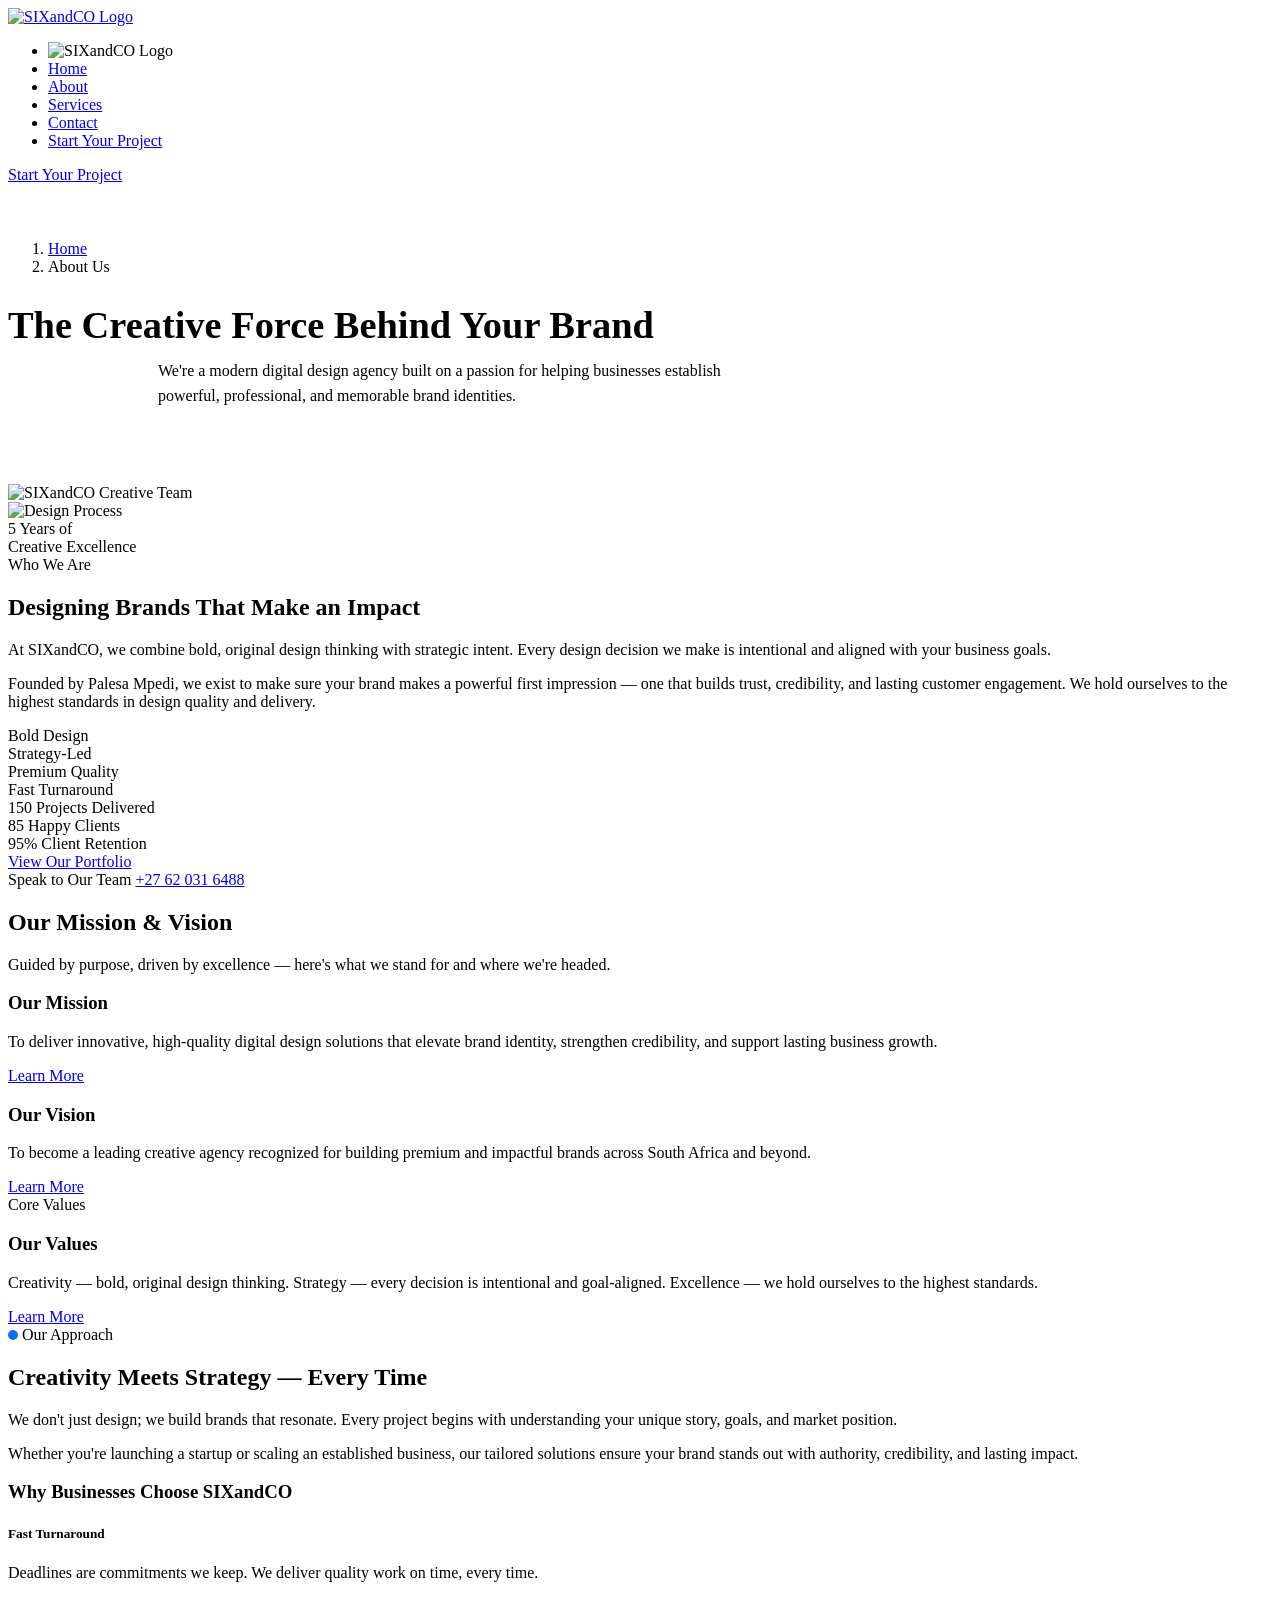
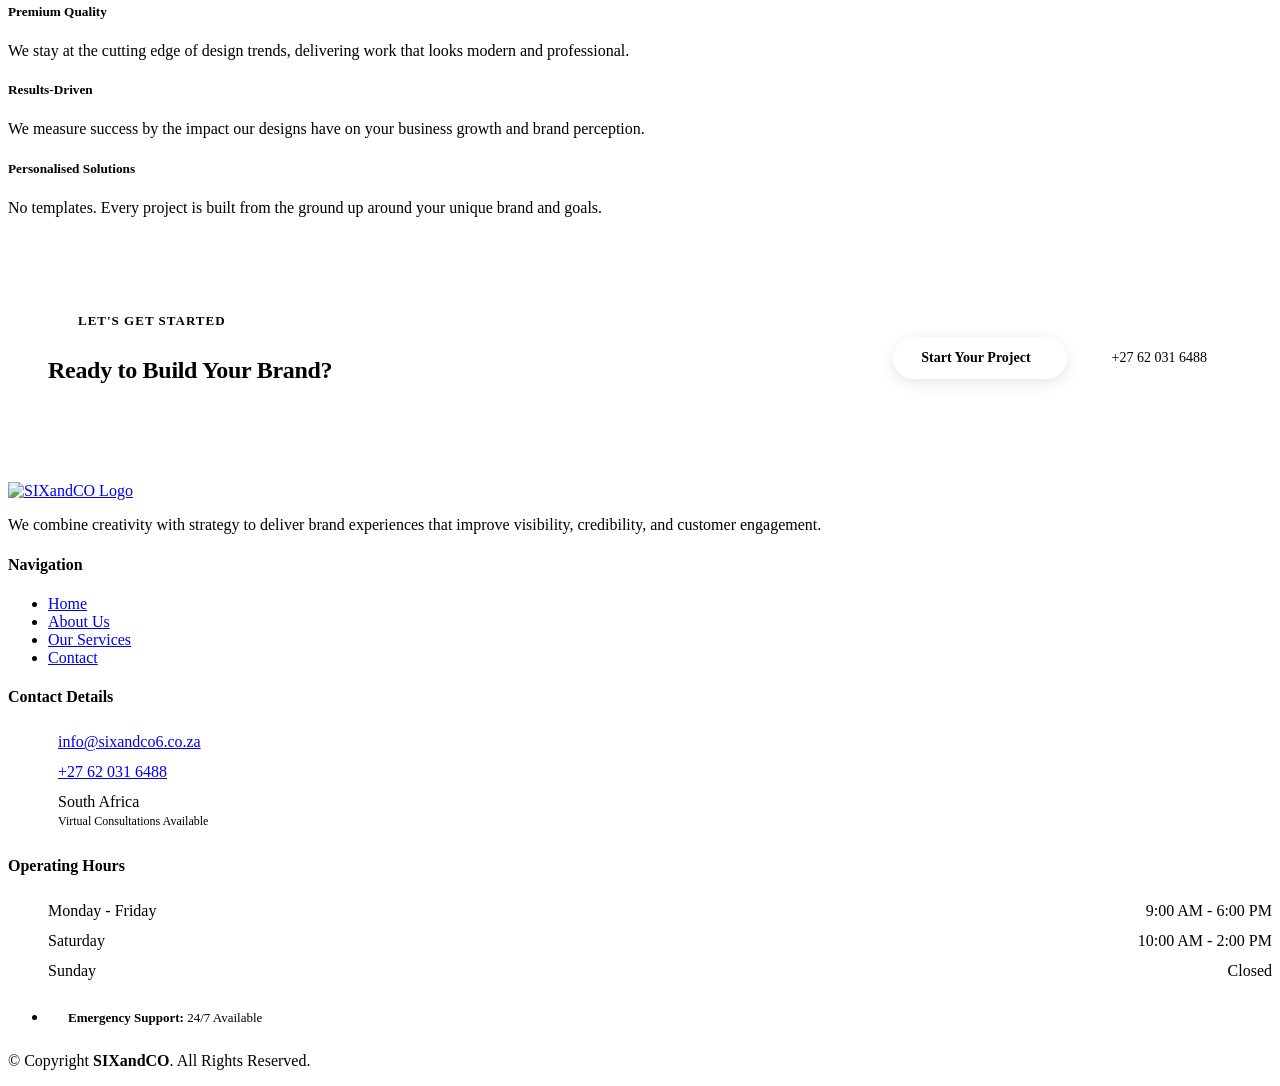
==== about.html @ be1d8935 "Add files via upload" ====
<!DOCTYPE html>
<html lang="en">

<head>
  <meta charset="utf-8">
  <meta content="width=device-width, initial-scale=1.0" name="viewport">
  <title>About SIXandCO | Premium Brand & Digital Design Agency</title>
  <meta name="description" content="Learn about SIXandCO, a modern digital design agency founded by Palesa Mpedi. We craft powerful brand identities, websites, and marketing materials that elevate businesses.">
  <meta name="keywords" content="about SIXandCO, branding agency South Africa, digital design agency, Palesa Mpedi, brand identity">

  <!-- Favicons -->
  <link href="assets/img/favicon.png" rel="icon">
  <link href="assets/img/apple-touch-icon.png" rel="apple-touch-icon">

  <!-- Fonts -->
  <link href="https://fonts.googleapis.com" rel="preconnect">
  <link href="https://fonts.gstatic.com" rel="preconnect" crossorigin>
  <link href="https://fonts.googleapis.com/css2?family=Roboto:ital,wght@0,100;0,300;0,400;0,500;0,700;0,900;1,100;1,300;1,400;1,500;1,700;1,900&family=Lato:ital,wght@0,100;0,300;0,400;0,700;0,900;1,100;1,300;1,400;1,700;1,900&family=Raleway:ital,wght@0,100;0,200;0,300;0,400;0,500;0,600;0,700;0,800;0,900;1,100;1,200;1,300;1,400;1,500;1,600;1,700;1,800;1,900&display=swap" rel="stylesheet">

  <!-- Vendor CSS Files -->
  <link href="assets/vendor/bootstrap/css/bootstrap.min.css" rel="stylesheet">
  <link href="assets/vendor/bootstrap-icons/bootstrap-icons.css" rel="stylesheet">
  <link href="assets/vendor/aos/aos.css" rel="stylesheet">
  <link href="assets/vendor/glightbox/css/glightbox.min.css" rel="stylesheet">
  <link href="assets/vendor/swiper/swiper-bundle.min.css" rel="stylesheet">

  <!-- Main CSS File -->
  <link href="assets/css/main.css" rel="stylesheet">

</head>

<body class="service-details-page">

<header id="header" class="header d-flex align-items-center sticky-top">
  <div class="container position-relative d-flex align-items-center justify-content-between">

    <a href="index.html" class="logo d-flex align-items-center me-auto me-xl-0">
      <img src="assets/img/logo.png" alt="SIXandCO Logo">
    </a>

    <nav id="navmenu" class="navmenu">
      <ul>
        <!-- Mobile Logo -->
        <li class="mobile-logo d-xl-none">
          <img src="assets/img/logo.png" alt="SIXandCO Logo">
        </li>
        <!-- Navigation Links -->
        <li><a href="index.html"><i class="nav-icon bi bi-house"></i> Home <i class="nav-arrow bi bi-chevron-down"></i></a></li>
        <li><a href="about.html" class="active"><i class="nav-icon bi bi-info-circle"></i> About <i class="nav-arrow bi bi-chevron-down"></i></a></li>
        <li><a href="services.html"><i class="nav-icon bi bi-grid"></i> Services <i class="nav-arrow bi bi-chevron-down"></i></a></li>
        <li><a href="contact.html"><i class="nav-icon bi bi-envelope"></i> Contact <i class="nav-arrow bi bi-chevron-down"></i></a></li>
        <!-- Mobile CTA Button -->
        <li class="mobile-cta d-xl-none">
          <a href="index.html#about">Start Your Project <i class="bi bi-arrow-right"></i></a>
        </li>
      </ul>
      <i class="mobile-nav-toggle d-xl-none bi bi-list"></i>
    </nav>

    <a class="btn-getstarted" href="index.html#about">Start Your Project</a>

  </div>
</header>

  <main class="main">

<!-- Page Title -->
<div class="page-title" style="padding: 40px 0 30px;">
  <div class="breadcrumbs" style="margin-bottom: 8px;">
    <nav aria-label="breadcrumb">
      <ol class="breadcrumb">
        <li class="breadcrumb-item"><a href="index.html"><i class="bi bi-house"></i> Home</a></li>
        <li class="breadcrumb-item active current">About Us</li>
      </ol>
    </nav>
  </div>

  <div class="title-wrapper" style="max-width: 900px;">
    <h1 style="font-size: 2.4rem; font-weight: 700; color: var(--contrast-color); margin-bottom: 10px; line-height: 1.2;">
      The Creative Force Behind Your Brand
    </h1>

    <p style="font-size: 1rem; color: var(--contrast-color); max-width: 600px; margin: 0 auto 16px; line-height: 1.6;">
      We're a modern digital design agency built on a passion for helping businesses establish powerful, professional, and memorable brand identities.
    </p>

    <!-- Compact Pillar Badges -->
    <div style="display: flex; justify-content: center; gap: 12px; flex-wrap: wrap;">
      
      <!-- Pillar 1: Creativity -->
      <div style="display: flex; align-items: center; gap: 8px; padding: 6px 18px 6px 14px; background: rgba(255,255,255,0.08); border-radius: 50px; backdrop-filter: blur(8px); border: 1px solid rgba(255,255,255,0.08); transition: all 0.4s cubic-bezier(0.34, 1.56, 0.64, 1); cursor: default;" 
           onmouseenter="this.style.transform='translateY(-2px)'; this.style.background='rgba(255,255,255,0.16)'; this.style.borderColor='rgba(255,255,255,0.2)';" 
           onmouseleave="this.style.transform='translateY(0)'; this.style.background='rgba(255,255,255,0.08)'; this.style.borderColor='rgba(255,255,255,0.08)';">
        <i class="bi bi-palette" style="color: #fff; font-size: 13px;"></i>
        <span style="color: #fff; font-weight: 500; font-size: 12px; letter-spacing: 0.5px;">Creativity</span>
      </div>


      <!-- Pillar 2: Excellence -->
      <div style="display: flex; align-items: center; gap: 8px; padding: 6px 18px 6px 14px; background: rgba(255,255,255,0.08); border-radius: 50px; backdrop-filter: blur(8px); border: 1px solid rgba(255,255,255,0.08); transition: all 0.4s cubic-bezier(0.34, 1.56, 0.64, 1); cursor: default;" 
           onmouseenter="this.style.transform='translateY(-2px)'; this.style.background='rgba(255,255,255,0.16)'; this.style.borderColor='rgba(255,255,255,0.2)';" 
           onmouseleave="this.style.transform='translateY(0)'; this.style.background='rgba(255,255,255,0.08)'; this.style.borderColor='rgba(255,255,255,0.08)';">
        <i class="bi bi-rocket-takeoff" style="color: #fff; font-size: 13px;"></i>
        <span style="color: #fff; font-weight: 500; font-size: 12px; letter-spacing: 0.5px;">Excellence</span>
      </div>

    </div>
  </div>
</div>


    
    <!-- About Section -->
    <section id="about" class="about section">

      <div class="container" data-aos="fade-up" data-aos-delay="100">

        <div class="row gy-5 align-items-center">

          <div class="col-xl-6 aos-init aos-animate" data-aos="fade-right" data-aos-delay="200">
            <div class="about-images-wrapper">
              <div class="image-main">
                <img src="assets/img/about/about-5.webp" alt="SIXandCO Creative Team" class="img-fluid">
              </div>
              <div class="image-offset">
                <img src="assets/img/about/about-square-3.webp" alt="Design Process" class="img-fluid">
              </div>
              <div class="experience-badge">
                <span class="years purecounter" data-purecounter-start="0" data-purecounter-end="5" data-purecounter-duration="1">5</span>
                <span class="text">Years of<br>Creative Excellence</span>
              </div>
              <div class="shape-pattern"></div>
            </div>
          </div>

          <div class="col-xl-6 aos-init aos-animate" data-aos="fade-left" data-aos-delay="300">
            <div class="about-content">
              <div class="section-subtitle">Who We Are</div>
              <h2>Designing Brands That Make an Impact</h2>
              <p class="lead-text">
                At SIXandCO, we combine bold, original design thinking with strategic intent. Every design decision we make is intentional and aligned with your business goals.
              </p>
              <p class="mb-4 description">
                Founded by Palesa Mpedi, we exist to make sure your brand makes a powerful first impression — one that builds trust, credibility, and lasting customer engagement. We hold ourselves to the highest standards in design quality and delivery.
              </p>

              <div class="features-grid">
                <div class="feature-card">
                  <i class="bi bi-check-circle-fill"></i>
                  <span>Bold Design</span>
                </div>
                <div class="feature-card">
                  <i class="bi bi-check-circle-fill"></i>
                  <span>Strategy-Led</span>
                </div>
                <div class="feature-card">
                  <i class="bi bi-check-circle-fill"></i>
                  <span>Premium Quality</span>
                </div>
                <div class="feature-card">
                  <i class="bi bi-check-circle-fill"></i>
                  <span>Fast Turnaround</span>
                </div>
              </div>

              <div class="stats-row">
                <div class="stat-box">
                  <span class="number purecounter" data-purecounter-start="0" data-purecounter-end="150" data-purecounter-duration="1">150</span>
                  <span class="label">Projects Delivered</span>
                </div>
                <div class="stat-box">
                  <span class="number purecounter" data-purecounter-start="0" data-purecounter-end="85" data-purecounter-duration="1">85</span>
                  <span class="label">Happy Clients</span>
                </div>
                <div class="stat-box">
                  <span class="number purecounter" data-purecounter-start="0" data-purecounter-end="95" data-purecounter-duration="1">95%</span>
                  <span class="label">Client Retention</span>
                </div>
              </div>

              <div class="action-buttons">
                <a href="#" class="btn btn-primary-custom">
                  View Our Portfolio <i class="bi bi-arrow-right"></i>
                </a>
                <div class="contact-info">
                  <div class="icon-box">
                    <i class="bi bi-telephone-fill"></i>
                  </div>
                  <div class="text">
                    <span>Speak to Our Team</span>
                    <a href="tel:+27620316488">+27 62 031 6488</a>
                  </div>
                </div>
              </div>

            </div>
          </div>

        </div>

      </div>

    </section><!-- /About Section -->
    
    <!-- Mission Vision Values Section -->
    <section id="mission-vision" class="services section">

      <!-- Section Title -->
      <div class="container section-title" data-aos="fade-up">
        <h2>Our Mission & Vision</h2>
        <p>Guided by purpose, driven by excellence — here's what we stand for and where we're headed.</p>
      </div><!-- End Section Title -->

      <div class="container" data-aos="fade-up" data-aos-delay="100">

        <div class="row g-4">

          <!-- Mission Card 1 -->
          <div class="col-lg-4 col-md-6" data-aos="fade-up" data-aos-delay="100">
            <div class="service-card">
              <div class="icon-wrapper">
                <i class="bi bi-flag-fill"></i>
              </div>
              <h3>Our Mission</h3>
              <p>To deliver innovative, high-quality digital design solutions that elevate brand identity, strengthen credibility, and support lasting business growth.</p>
              <a href="#" class="service-link">
                <span>Learn More</span>
                <i class="bi bi-arrow-right"></i>
              </a>
            </div>
          </div><!-- End Mission Card -->

          <!-- Vision Card 2 -->
          <div class="col-lg-4 col-md-6" data-aos="fade-up" data-aos-delay="200">
            <div class="service-card">
              <div class="icon-wrapper">
                <i class="bi bi-eye-fill"></i>
              </div>
              <h3>Our Vision</h3>
              <p>To become a leading creative agency recognized for building premium and impactful brands across South Africa and beyond.</p>
              <a href="#" class="service-link">
                <span>Learn More</span>
                <i class="bi bi-arrow-right"></i>
              </a>
            </div>
          </div><!-- End Vision Card -->

          <!-- Values Card 3 - Featured -->
          <div class="col-lg-4 col-md-6" data-aos="fade-up" data-aos-delay="300">
            <div class="service-card featured">
              <div class="featured-badge">
                <i class="bi bi-star-fill"></i>
                <span>Core Values</span>
              </div>
              <div class="icon-wrapper">
                <i class="bi bi-heart-fill"></i>
              </div>
              <h3>Our Values</h3>
              <p>Creativity — bold, original design thinking. Strategy — every decision is intentional and goal-aligned. Excellence — we hold ourselves to the highest standards.</p>
              <a href="#" class="service-link">
                <span>Learn More</span>
                <i class="bi bi-arrow-right"></i>
              </a>
            </div>
          </div><!-- End Values Card -->

        </div>

      </div>

    </section><!-- /Mission Vision Values Section -->

    <!-- Service Details Section: 2 cols (text + 4 icon cards) -->
<section id="service-details" class="service-details section py-5">
  <div class="container" data-aos="fade-up" data-aos-delay="100">

    <div class="row gy-5">

      <!-- LEFT COLUMN -->
      <div class="col-lg-6">
        <div class="service-overview" data-aos="fade-up" data-aos-delay="200">
          <div class="overview-label d-flex align-items-center gap-2 mb-2">
            <span class="dot" style="display:inline-block; width:10px; height:10px; background:#0d6efd; border-radius:50%;"></span>
            <span class="text-primary fw-semibold text-uppercase small">Our Approach</span>
          </div>
          <h2 class="fw-bold mb-3">Creativity Meets Strategy — Every Time</h2>
          <p class="text-secondary">We don't just design; we build brands that resonate. Every project begins with understanding your unique story, goals, and market position.</p>
          <p class="text-secondary">Whether you're launching a startup or scaling an established business, our tailored solutions ensure your brand stands out with authority, credibility, and lasting impact.</p>
        </div>
      </div>

      <!-- RIGHT COLUMN: 4 icon cards -->
      <div class="col-lg-6">
        <div class="key-features" data-aos="fade-up" data-aos-delay="300">
          <h3 class="h5 fw-semibold mb-3">Why Businesses Choose SIXandCO</h3>
          <div class="row g-3">
            <!-- Card 1 -->
            <div class="col-md-6">
              <div class="feature-card border rounded-3 p-3 h-100 d-flex align-items-start gap-3 bg-white shadow-sm">
                <div class="feature-icon text-primary fs-3">
                  <i class="bi bi-lightning-charge"></i>
                </div>
                <div class="feature-content">
                  <h5 class="fw-semibold mb-1">Fast Turnaround</h5>
                  <p class="mb-0 small text-secondary">Deadlines are commitments we keep. We deliver quality work on time, every time.</p>
                </div>
              </div>
            </div>
            <!-- Card 2 -->
            <div class="col-md-6">
              <div class="feature-card border rounded-3 p-3 h-100 d-flex align-items-start gap-3 bg-white shadow-sm">
                <div class="feature-icon text-primary fs-3">
                  <i class="bi bi-shield-check"></i>
                </div>
                <div class="feature-content">
                  <h5 class="fw-semibold mb-1">Premium Quality</h5>
                  <p class="mb-0 small text-secondary">We stay at the cutting edge of design trends, delivering work that looks modern and professional.</p>
                </div>
              </div>
            </div>
            <!-- Card 3 -->
            <div class="col-md-6">
              <div class="feature-card border rounded-3 p-3 h-100 d-flex align-items-start gap-3 bg-white shadow-sm">
                <div class="feature-icon text-primary fs-3">
                  <i class="bi bi-graph-up-arrow"></i>
                </div>
                <div class="feature-content">
                  <h5 class="fw-semibold mb-1">Results-Driven</h5>
                  <p class="mb-0 small text-secondary">We measure success by the impact our designs have on your business growth and brand perception.</p>
                </div>
              </div>
            </div>
            <!-- Card 4 -->
            <div class="col-md-6">
              <div class="feature-card border rounded-3 p-3 h-100 d-flex align-items-start gap-3 bg-white shadow-sm">
                <div class="feature-icon text-primary fs-3">
                  <i class="bi bi-headset"></i>
                </div>
                <div class="feature-content">
                  <h5 class="fw-semibold mb-1">Personalised Solutions</h5>
                  <p class="mb-0 small text-secondary">No templates. Every project is built from the ground up around your unique brand and goals.</p>
                </div>
              </div>
            </div>
          </div>
        </div>
      </div>

    </div>
  </div>
</section>

    <!-- Call to Action Section -->
    <section id="cta" class="cta-section section" style="padding: 40px 0;">
      <div class="container" data-aos="fade-up">
        <div class="row justify-content-center">
          <div class="col-12">
            <div class="cta-wrapper" style="background: var(--section-gradient); border-radius: 16px; padding: 32px 40px; display: flex; align-items: center; justify-content: space-between; flex-wrap: wrap; gap: 20px; position: relative; overflow: hidden; box-shadow: 0 8px 30px var(--btn-gradient-shadow);">
              <!-- Decorative Elements -->
              <div style="position: absolute; top: -50%; right: -10%; width: 200px; height: 200px; border-radius: 50%; background: rgba(255,255,255,0.06); pointer-events: none;"></div>
              <div style="position: absolute; bottom: -40%; left: -5%; width: 150px; height: 150px; border-radius: 50%; background: rgba(255,255,255,0.04); pointer-events: none;"></div>
              
              <div style="position: relative; z-index: 1; flex: 1;">
			                  <div style="display: inline-flex; align-items: center; gap: 10px; padding: 8px 20px; background: rgba(255,255,255,0.15); border-radius: 50px; color: var(--contrast-color); font-size: 13px; font-weight: 600; text-transform: uppercase; letter-spacing: 1px; margin-bottom: 20px;">
                  <i class="bi bi-rocket-takeoff-fill"></i>
                  <span>Let's Get Started</span>
                </div>
                <h3 style="font-size: 24px; font-weight: 700; color: var(--contrast-color); margin: 0 0 4px 0; letter-spacing: -0.3px;">
                  Ready to Build Your Brand?
                </h3>
                <p style="font-size: 15px; color: rgba(255,255,255,0.85); margin: 0; line-height: 1.5;">
                  Let's create something extraordinary together.
                </p>
              </div>

              <div style="position: relative; z-index: 1; display: flex; gap: 12px; flex-wrap: wrap;">
                <a href="contact.html" style="display: inline-flex; align-items: center; gap: 8px; padding: 12px 28px; background: var(--contrast-color); color: var(--accent-color); border-radius: 50px; font-weight: 600; font-size: 14px; text-decoration: none; transition: all 0.3s ease; box-shadow: 0 4px 15px rgba(0,0,0,0.1);">
                  Start Your Project
                  <i class="bi bi-arrow-right" style="transition: transform 0.3s ease;"></i>
                </a>
                <a href="tel:+27620316488" style="display: inline-flex; align-items: center; gap: 8px; padding: 12px 24px; background: rgba(255,255,255,0.15); color: var(--contrast-color); border-radius: 50px; font-weight: 500; font-size: 14px; text-decoration: none; transition: all 0.3s ease; border: 1px solid rgba(255,255,255,0.2);">
                  <i class="bi bi-telephone-fill"></i>
                  +27 62 031 6488
                </a>
              </div>
			  
            </div>
          </div>
        </div>
      </div>
    </section><!-- /Call to Action Section -->
    

  </main>

  <footer id="footer" class="footer light-background">

  <div class="container footer-top">
    <div class="row gy-4">
      
      <!-- Brand Info with Logo -->
      <div class="col-lg-3 col-md-6 footer-info">
        <a href="index.html" class="logo d-flex align-items-center mb-4">
          <img src="assets/img/logo.png" alt="SIXandCO Logo" style="max-height: 45px; width: auto; margin-right: 10px;">
        </a>
        <p>We combine creativity with strategy to deliver brand experiences that improve visibility, credibility, and customer engagement.</p>

        <div class="social-links d-flex mt-4">
          <a href="#" aria-label="Twitter"><i class="bi bi-twitter-x"></i></a>
          <a href="#" aria-label="Facebook"><i class="bi bi-facebook"></i></a>
          <a href="#" aria-label="Instagram"><i class="bi bi-instagram"></i></a>
          <a href="#" aria-label="TikTok"><i class="bi bi-tiktok"></i></a>
        </div>
      </div>

      <!-- Navigation -->
      <div class="col-lg-2 col-md-6 footer-links">
        <h4>Navigation</h4>
        <ul>
          <li><a href="index.html">Home</a></li>
          <li><a href="about.html">About Us</a></li>
          <li><a href="services.html">Our Services</a></li>
          <li><a href="contact.html">Contact</a></li>
        </ul>
      </div>

      <!-- Contact Details -->
      <div class="col-lg-3 col-md-6 footer-links">
        <h4>Contact Details</h4>
        <ul>
          <li style="display: flex; align-items: flex-start; gap: 10px; padding: 6px 0;">
            <i class="bi bi-envelope" style="color: var(--accent-color); font-size: 14px; margin-top: 2px;"></i>
            <a href="mailto:info@sixandco6.co.za" style="word-break: break-word;">info@sixandco6.co.za</a>
          </li>
          <li style="display: flex; align-items: center; gap: 10px; padding: 6px 0;">
            <i class="bi bi-telephone" style="color: var(--accent-color); font-size: 14px;"></i>
            <a href="tel:+27620316488">+27 62 031 6488</a>
          </li>
          <li style="display: flex; align-items: flex-start; gap: 10px; padding: 6px 0;">
            <i class="bi bi-geo-alt" style="color: var(--accent-color); font-size: 14px; margin-top: 2px;"></i>
            <span>South Africa<br><span style="font-size: 12px; color: color-mix(in srgb, var(--default-color), transparent 40%);">Virtual Consultations Available</span></span>
          </li>
        </ul>
      </div>

      <!-- Operating Hours -->
      <div class="col-lg-4 col-md-6 footer-links">
        <h4>Operating Hours</h4>
        <ul>
          <li style="display: flex; justify-content: space-between; padding: 6px 0; border-bottom: 1px solid color-mix(in srgb, var(--default-color), transparent 90%);">
            <span>Monday - Friday</span>
            <span style="font-weight: 500; color: var(--heading-color);">9:00 AM - 6:00 PM</span>
          </li>
          <li style="display: flex; justify-content: space-between; padding: 6px 0; border-bottom: 1px solid color-mix(in srgb, var(--default-color), transparent 90%);">
            <span>Saturday</span>
            <span style="font-weight: 500; color: var(--heading-color);">10:00 AM - 2:00 PM</span>
          </li>
          <li style="display: flex; justify-content: space-between; padding: 6px 0;">
            <span>Sunday</span>
            <span style="font-weight: 500; color: var(--heading-color);">Closed</span>
          </li>
          <li style="margin-top: 12px; padding: 10px 14px; background: var(--section-gradient-light); border-radius: 8px; border-left: 3px solid var(--accent-color);">
            <span style="font-size: 13px; color: var(--default-color);">
              <i class="bi bi-clock" style="color: var(--accent-color); margin-right: 6px;"></i>
              <strong>Emergency Support:</strong> 24/7 Available
            </span>
          </li>
        </ul>
      </div>

    </div>
  </div>

  <div class="container footer-bottom">
    <div class="row gy-3">
      <div class="col-md-6 order-2 order-md-1">
        <div class="copyright">
          <p>© <span>Copyright</span> <strong class="sitename">SIXandCO</strong>. All Rights Reserved.</p>
        </div>
      </div>
<!--       <div class="col-md-6 order-1 order-md-2">
        <div class="legal-links" style="display: flex; gap: 20px; justify-content: flex-end; font-size: 13px;">
          <a href="privacy.html">Privacy Policy</a>
          <a href="terms.html">Terms of Service</a>
          <a href="cookies.html">Cookies</a>
        </div>
      </div> -->
    </div>
  </div>

</footer>

  <!-- Scroll Top -->
  <a href="#" id="scroll-top" class="scroll-top d-flex align-items-center justify-content-center"><i class="bi bi-arrow-up-short"></i></a>

  <!-- Preloader -->
  <div id="preloader"></div>

  <!-- Vendor JS Files -->
  <script src="assets/vendor/bootstrap/js/bootstrap.bundle.min.js"></script>
  <script src="assets/vendor/php-email-form/validate.js"></script>
  <script src="assets/vendor/aos/aos.js"></script>
  <script src="assets/vendor/glightbox/js/glightbox.min.js"></script>
  <script src="assets/vendor/imagesloaded/imagesloaded.pkgd.min.js"></script>
  <script src="assets/vendor/isotope-layout/isotope.pkgd.min.js"></script>
  <script src="assets/vendor/purecounter/purecounter_vanilla.js"></script>
  <script src="assets/vendor/swiper/swiper-bundle.min.js"></script>

  <!-- Main JS File -->
  <script src="assets/js/main.js"></script>

</body>

</html>
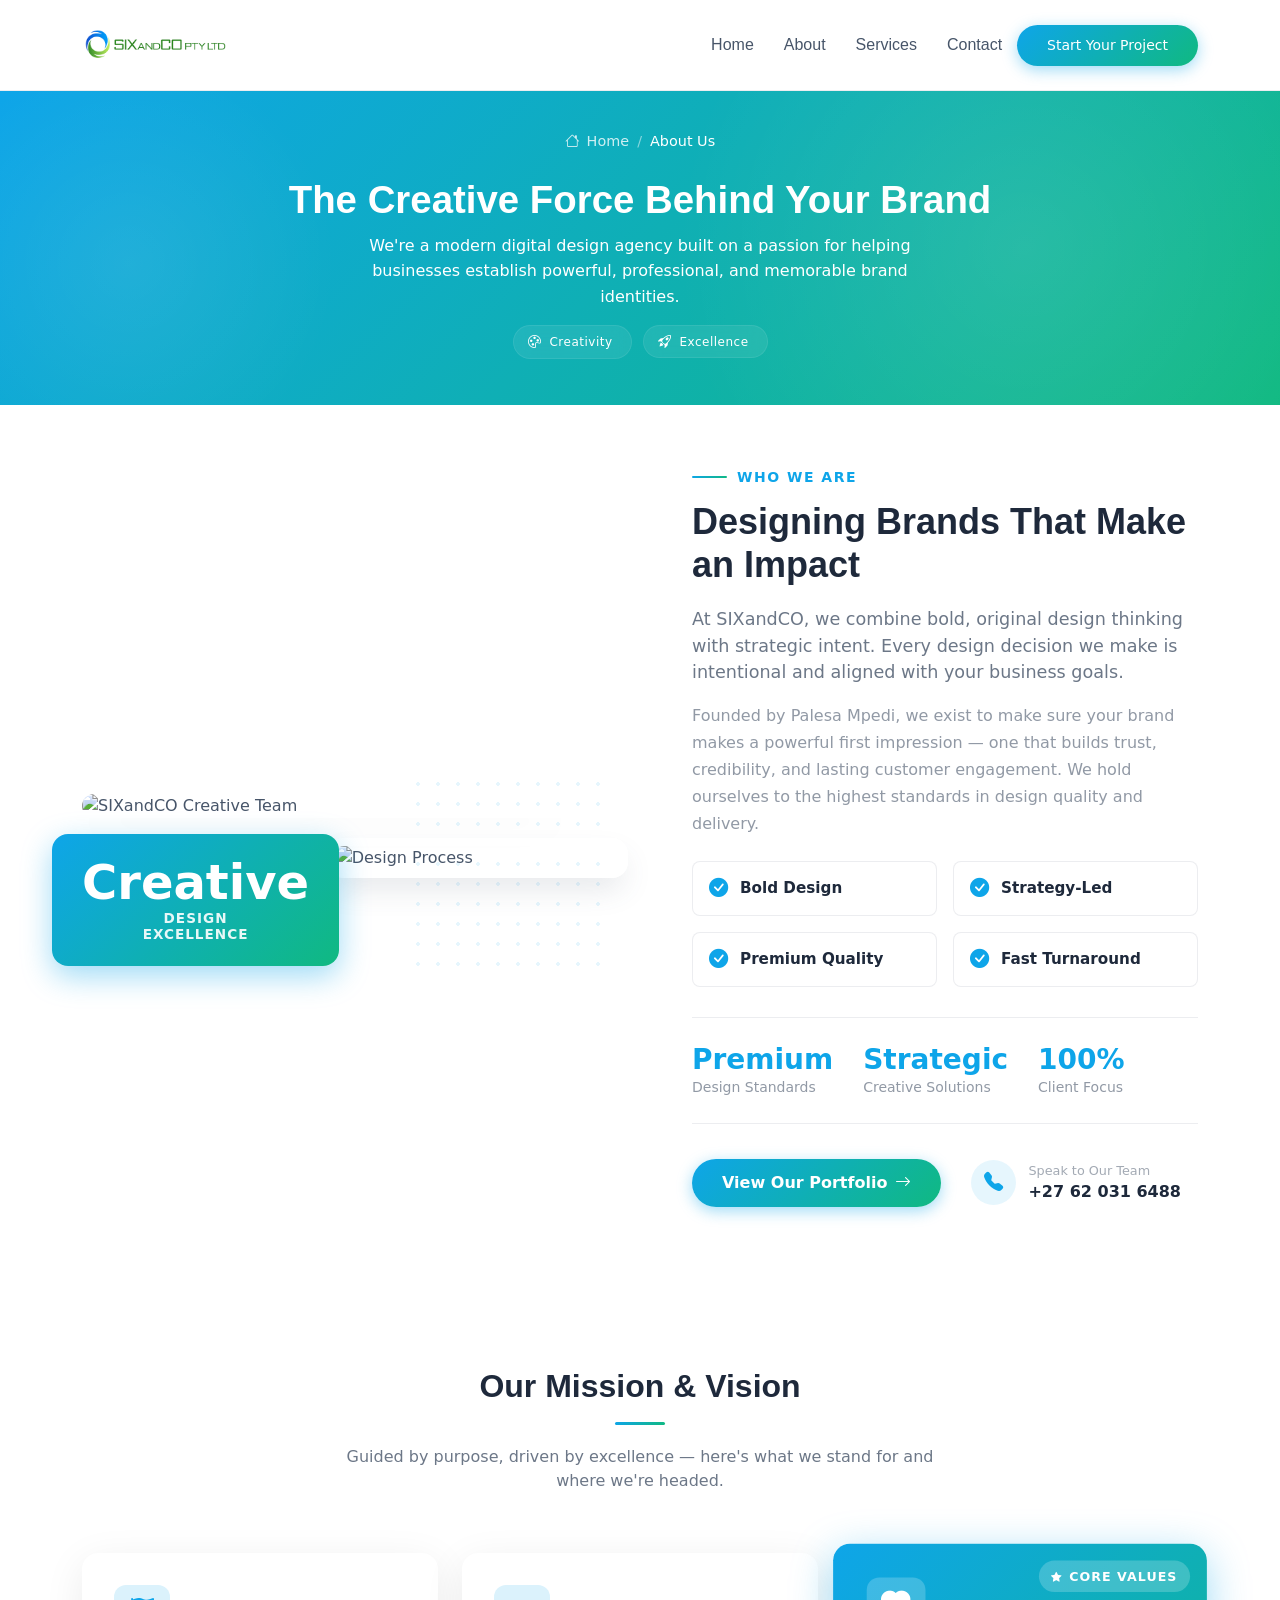
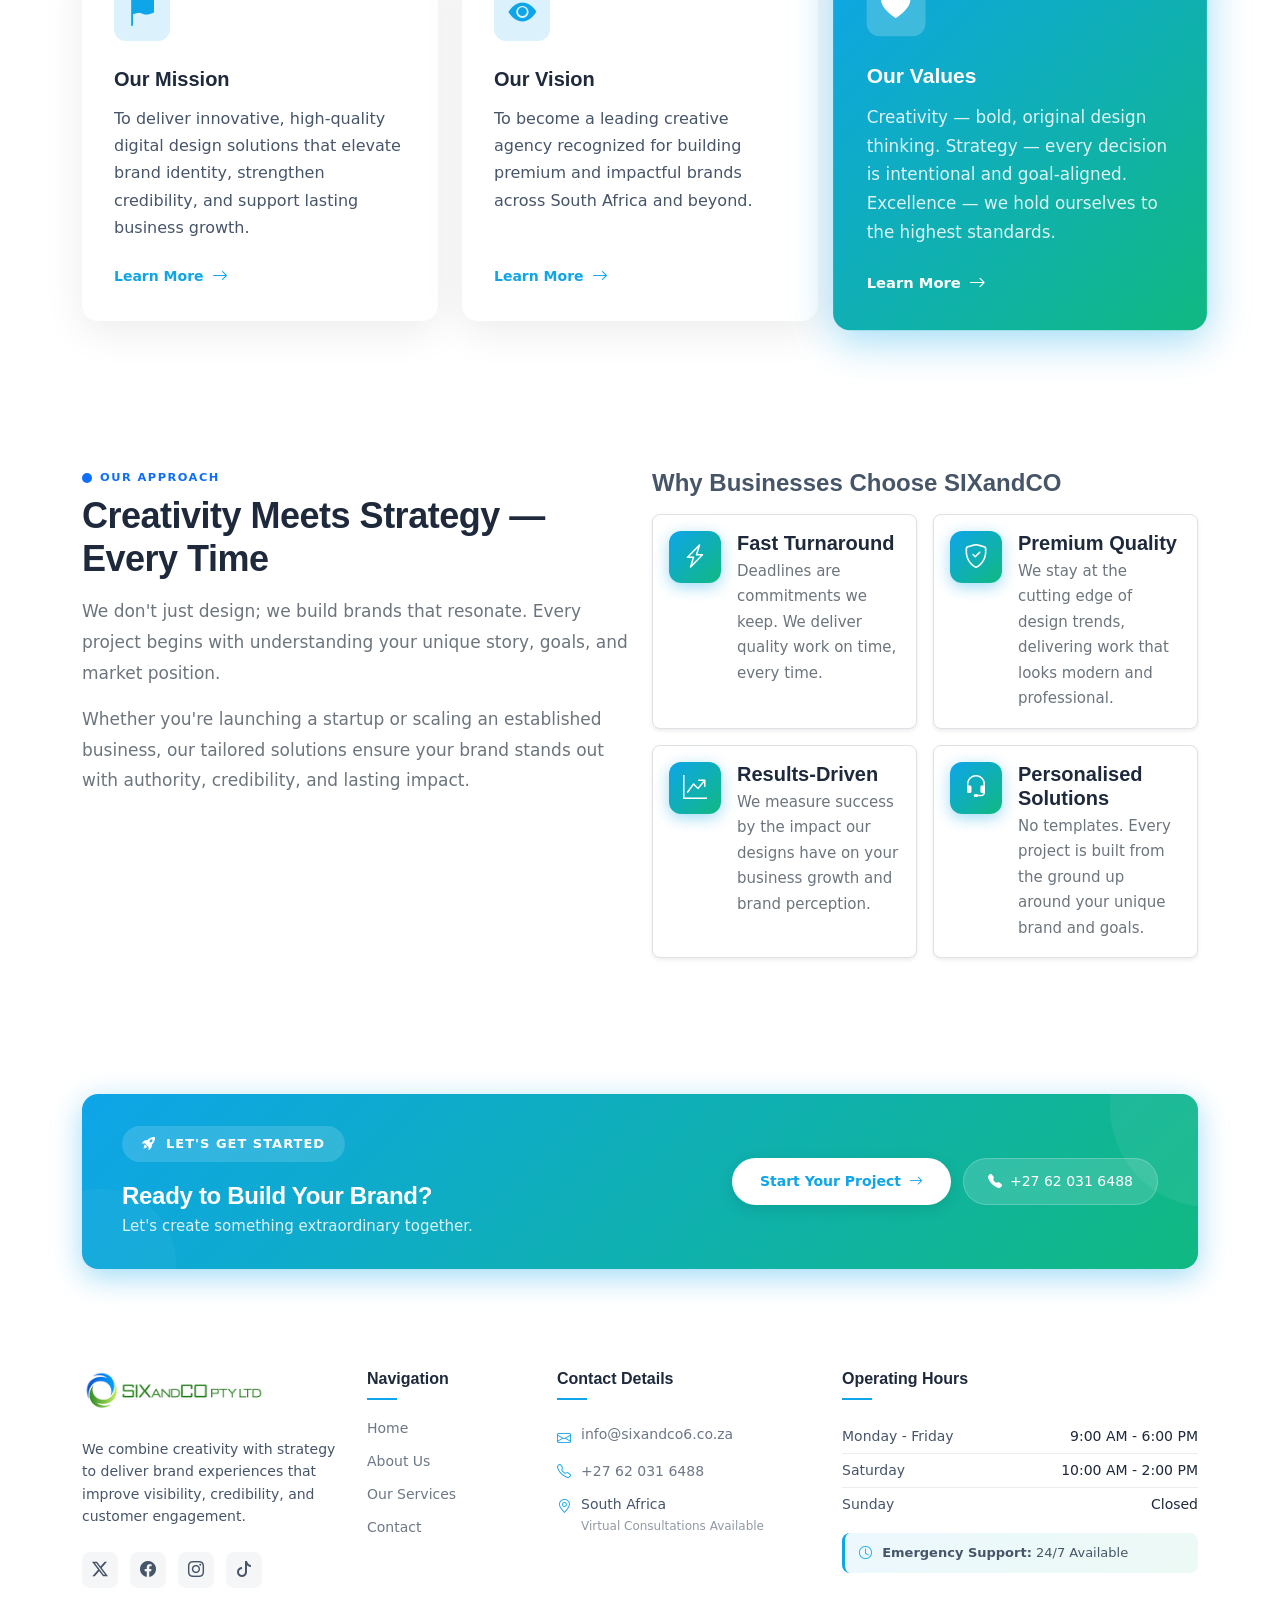
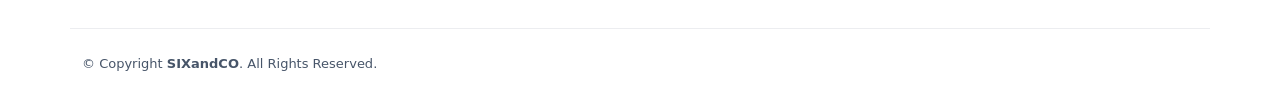
==== commit 592d4742: "Add files via upload" ====
--- a/about.html
+++ b/about.html
@@ -110,97 +110,97 @@
 
 
     
-    <!-- About Section -->
-    <section id="about" class="about section">
-
-      <div class="container" data-aos="fade-up" data-aos-delay="100">
-
-        <div class="row gy-5 align-items-center">
-
-          <div class="col-xl-6 aos-init aos-animate" data-aos="fade-right" data-aos-delay="200">
-            <div class="about-images-wrapper">
-              <div class="image-main">
-                <img src="assets/img/about/about-5.webp" alt="SIXandCO Creative Team" class="img-fluid">
-              </div>
-              <div class="image-offset">
-                <img src="assets/img/about/about-square-3.webp" alt="Design Process" class="img-fluid">
-              </div>
-              <div class="experience-badge">
-                <span class="years purecounter" data-purecounter-start="0" data-purecounter-end="5" data-purecounter-duration="1">5</span>
-                <span class="text">Years of<br>Creative Excellence</span>
-              </div>
-              <div class="shape-pattern"></div>
-            </div>
-          </div>
-
-          <div class="col-xl-6 aos-init aos-animate" data-aos="fade-left" data-aos-delay="300">
-            <div class="about-content">
-              <div class="section-subtitle">Who We Are</div>
-              <h2>Designing Brands That Make an Impact</h2>
-              <p class="lead-text">
-                At SIXandCO, we combine bold, original design thinking with strategic intent. Every design decision we make is intentional and aligned with your business goals.
-              </p>
-              <p class="mb-4 description">
-                Founded by Palesa Mpedi, we exist to make sure your brand makes a powerful first impression — one that builds trust, credibility, and lasting customer engagement. We hold ourselves to the highest standards in design quality and delivery.
-              </p>
-
-              <div class="features-grid">
-                <div class="feature-card">
-                  <i class="bi bi-check-circle-fill"></i>
-                  <span>Bold Design</span>
-                </div>
-                <div class="feature-card">
-                  <i class="bi bi-check-circle-fill"></i>
-                  <span>Strategy-Led</span>
-                </div>
-                <div class="feature-card">
-                  <i class="bi bi-check-circle-fill"></i>
-                  <span>Premium Quality</span>
-                </div>
-                <div class="feature-card">
-                  <i class="bi bi-check-circle-fill"></i>
-                  <span>Fast Turnaround</span>
-                </div>
-              </div>
-
-              <div class="stats-row">
-                <div class="stat-box">
-                  <span class="number purecounter" data-purecounter-start="0" data-purecounter-end="150" data-purecounter-duration="1">150</span>
-                  <span class="label">Projects Delivered</span>
-                </div>
-                <div class="stat-box">
-                  <span class="number purecounter" data-purecounter-start="0" data-purecounter-end="85" data-purecounter-duration="1">85</span>
-                  <span class="label">Happy Clients</span>
-                </div>
-                <div class="stat-box">
-                  <span class="number purecounter" data-purecounter-start="0" data-purecounter-end="95" data-purecounter-duration="1">95%</span>
-                  <span class="label">Client Retention</span>
-                </div>
-              </div>
-
-              <div class="action-buttons">
-                <a href="#" class="btn btn-primary-custom">
-                  View Our Portfolio <i class="bi bi-arrow-right"></i>
-                </a>
-                <div class="contact-info">
-                  <div class="icon-box">
-                    <i class="bi bi-telephone-fill"></i>
-                  </div>
-                  <div class="text">
-                    <span>Speak to Our Team</span>
-                    <a href="tel:+27620316488">+27 62 031 6488</a>
-                  </div>
-                </div>
-              </div>
-
-            </div>
-          </div>
-
-        </div>
-
-      </div>
-
-    </section><!-- /About Section -->
+<!-- About Section -->
+<section id="about" class="about section">
+
+  <div class="container" data-aos="fade-up" data-aos-delay="100">
+
+    <div class="row gy-5 align-items-center">
+
+      <div class="col-xl-6 aos-init aos-animate" data-aos="fade-right" data-aos-delay="200">
+        <div class="about-images-wrapper">
+          <div class="image-main">
+            <img src="assets/img/pic4.jfif" alt="SIXandCO Creative Team" class="img-fluid">
+          </div>
+          <div class="image-offset">
+            <img src="assets/img/pic2.jfif" alt="Design Process" class="img-fluid">
+          </div>
+          <div class="experience-badge">
+            <span class="years">Creative</span>
+            <span class="text">Design<br>Excellence</span>
+          </div>
+          <div class="shape-pattern"></div>
+        </div>
+      </div>
+
+      <div class="col-xl-6 aos-init aos-animate" data-aos="fade-left" data-aos-delay="300">
+        <div class="about-content">
+          <div class="section-subtitle">Who We Are</div>
+          <h2>Designing Brands That Make an Impact</h2>
+          <p class="lead-text">
+            At SIXandCO, we combine bold, original design thinking with strategic intent. Every design decision we make is intentional and aligned with your business goals.
+          </p>
+          <p class="mb-4 description">
+            Founded by Palesa Mpedi, we exist to make sure your brand makes a powerful first impression — one that builds trust, credibility, and lasting customer engagement. We hold ourselves to the highest standards in design quality and delivery.
+          </p>
+
+          <div class="features-grid">
+            <div class="feature-card">
+              <i class="bi bi-check-circle-fill"></i>
+              <span>Bold Design</span>
+            </div>
+            <div class="feature-card">
+              <i class="bi bi-check-circle-fill"></i>
+              <span>Strategy-Led</span>
+            </div>
+            <div class="feature-card">
+              <i class="bi bi-check-circle-fill"></i>
+              <span>Premium Quality</span>
+            </div>
+            <div class="feature-card">
+              <i class="bi bi-check-circle-fill"></i>
+              <span>Fast Turnaround</span>
+            </div>
+          </div>
+
+          <div class="stats-row">
+            <div class="stat-box">
+              <span class="number">Premium</span>
+              <span class="label">Design Standards</span>
+            </div>
+            <div class="stat-box">
+              <span class="number">Strategic</span>
+              <span class="label">Creative Solutions</span>
+            </div>
+            <div class="stat-box">
+              <span class="number">100%</span>
+              <span class="label">Client Focus</span>
+            </div>
+          </div>
+
+          <div class="action-buttons">
+            <a href="#portfolio" class="btn btn-primary-custom">
+              View Our Portfolio <i class="bi bi-arrow-right"></i>
+            </a>
+            <div class="contact-info">
+              <div class="icon-box">
+                <i class="bi bi-telephone-fill"></i>
+              </div>
+              <div class="text">
+                <span>Speak to Our Team</span>
+                <a href="tel:+27620316488">+27 62 031 6488</a>
+              </div>
+            </div>
+          </div>
+
+        </div>
+      </div>
+
+    </div>
+
+  </div>
+
+</section><!-- /About Section -->
     
     <!-- Mission Vision Values Section -->
     <section id="mission-vision" class="services section">
--- a/assets/css/main.css
+++ b/assets/css/main.css
@@ -0,0 +1,6634 @@
+/**
+* Template Name: Orbit
+* Template URL: https://bootstrapmade.com/orbit-bootstrap-template/
+* Updated: Jan 13 2026 with Bootstrap v5.3.8
+* Author: BootstrapMade.com
+* License: https://bootstrapmade.com/license/
+*/
+
+/*--------------------------------------------------------------
+# Font & Color Variables
+# Help: https://bootstrapmade.com/color-system/
+--------------------------------------------------------------*/
+/* Fonts */
+:root {
+  --default-font: "Roboto",  system-ui, -apple-system, "Segoe UI", Roboto, "Helvetica Neue", Arial, "Noto Sans", "Liberation Sans", sans-serif, "Apple Color Emoji", "Segoe UI Emoji", "Segoe UI Symbol", "Noto Color Emoji";
+  --heading-font: "Raleway",  sans-serif;
+  --nav-font: "Lato",  sans-serif;
+}
+
+/* Global Colors - The following color variables are used throughout the website. Updating them here will change the color scheme of the entire website */
+:root { 
+  --background-color: #ffffff; /* Background color for the entire website, including individual sections */
+  --default-color: #475569; /* Default color used for the majority of the text content across the entire website */
+  --heading-color: #1e293b; /* Color for headings, subheadings and title throughout the website */
+  --accent-color: #0ea5e9; /* Accent color that represents your brand on the website. It's used for buttons, links, and other elements that need to stand out */
+  --surface-color: #ffffff; /* The surface color is used as a background of boxed elements within sections, such as cards, icon boxes, or other elements that require a visual separation from the global background. */
+  --contrast-color: #ffffff; /* Contrast color for text, ensuring readability against backgrounds of accent, heading, or default colors. */
+  
+  /* Button Gradient */
+  --btn-gradient: linear-gradient(135deg, #0ea5e9 0%, #10b981 100%);
+  --btn-gradient-hover: linear-gradient(135deg, #0284c7 0%, #059669 100%);
+  --btn-gradient-shadow: rgba(14, 165, 233, 0.4);
+  
+  /* Section Gradient */
+  --section-gradient: linear-gradient(135deg, #0ea5e9 0%, #10b981 100%);
+  --section-gradient-light: linear-gradient(135deg, rgba(14, 165, 233, 0.08) 0%, rgba(16, 185, 129, 0.08) 100%);
+  --section-gradient-subtle: linear-gradient(135deg, rgba(14, 165, 233, 0.04) 0%, rgba(16, 185, 129, 0.04) 100%);
+}
+
+/* Nav Menu Colors - The following color variables are used specifically for the navigation menu. They are separate from the global colors to allow for more customization options */
+:root {
+  --nav-color: #475569;  /* The default color of the main navmenu links */
+  --nav-hover-color: #0ea5e9; /* Applied to main navmenu links when they are hovered over or active */
+  --nav-mobile-background-color: #ffffff; /* Used as the background color for mobile navigation menu */
+  --nav-dropdown-background-color: #ffffff; /* Used as the background color for dropdown items that appear when hovering over primary navigation items */
+  --nav-dropdown-color: #475569; /* Used for navigation links of the dropdown items in the navigation menu. */
+  --nav-dropdown-hover-color: #0ea5e9; /* Similar to --nav-hover-color, this color is applied to dropdown navigation links when they are hovered over. */
+}
+
+/* Color Presets - These classes override global colors when applied to any section or element, providing reuse of the sam color scheme. */
+
+.light-background {
+  --background-color: #ffffff;;
+  --surface-color: #ffffff;
+}
+
+.dark-background {
+  --background-color: #0d131f;
+  --default-color: #ffffff;
+  --heading-color: #ffffff;
+  --surface-color: #1e293b;
+  --contrast-color: #ffffff;
+}
+
+/* Smooth scroll */
+:root {
+  scroll-behavior: smooth;
+}
+
+/*--------------------------------------------------------------
+# General Styling & Shared Classes
+--------------------------------------------------------------*/
+body {
+  color: var(--default-color);
+  background-color: var(--background-color);
+  font-family: var(--default-font);
+}
+
+a {
+  color: var(--accent-color);
+  text-decoration: none;
+  transition: 0.3s;
+}
+
+a:hover {
+  color: color-mix(in srgb, var(--accent-color), transparent 25%);
+  text-decoration: none;
+}
+
+h1,
+h2,
+h3,
+h4,
+h5,
+h6 {
+  color: var(--heading-color);
+  font-family: var(--heading-font);
+}
+
+/* PHP Email Form Messages
+------------------------------*/
+.php-email-form .error-message {
+  display: none;
+  background: #df1529;
+  color: #ffffff;
+  text-align: left;
+  padding: 15px;
+  margin-bottom: 24px;
+  font-weight: 600;
+}
+
+.php-email-form .sent-message {
+  display: none;
+  color: #ffffff;
+  background: #059652;
+  text-align: center;
+  padding: 15px;
+  margin-bottom: 24px;
+  font-weight: 600;
+}
+
+.php-email-form .loading {
+  display: none;
+  background: var(--surface-color);
+  text-align: center;
+  padding: 15px;
+  margin-bottom: 24px;
+}
+
+.php-email-form .loading:before {
+  content: "";
+  display: inline-block;
+  border-radius: 50%;
+  width: 24px;
+  height: 24px;
+  margin: 0 10px -6px 0;
+  border: 3px solid var(--accent-color);
+  border-top-color: var(--surface-color);
+  animation: php-email-form-loading 1s linear infinite;
+}
+
+@keyframes php-email-form-loading {
+  0% {
+    transform: rotate(0deg);
+  }
+
+  100% {
+    transform: rotate(360deg);
+  }
+}
+
+/*--------------------------------------------------------------
+# Global Header
+--------------------------------------------------------------*/
+.header {
+  --surface-color: #1b2430;
+  color: var(--default-color);
+  background-color: var(--background-color);
+  padding: 15px 0;
+  transition: all 0.5s;
+  z-index: 997;
+  border-bottom: 1px solid color-mix(in srgb, var(--default-color), transparent 90%);
+}
+
+.header .logo {
+  line-height: 1;
+}
+
+.header .logo img {
+  max-height: 36px;
+  margin-right: 8px;
+}
+
+.header .logo h1 {
+  font-size: 30px;
+  margin: 0;
+  font-weight: 600;
+  color: var(--heading-color);
+}
+
+.header .logo span {
+  font-size: 34px;
+  padding-left: 2px;
+  color: var(--accent-color);
+}
+
+.header .btn-getstarted,
+.header .btn-getstarted:focus {
+  color: var(--contrast-color);
+  background: var(--btn-gradient);
+  font-size: 14px;
+  padding: 10px 30px;
+  margin: 0;
+  border-radius: 50px;
+  transition: 0.3s;
+  border: none;
+  box-shadow: 0 4px 15px var(--btn-gradient-shadow);
+}
+
+.header .btn-getstarted:hover,
+.header .btn-getstarted:focus:hover {
+  color: var(--contrast-color);
+  background: var(--btn-gradient-hover);
+  transform: translateY(-2px);
+  box-shadow: 0 8px 25px var(--btn-gradient-shadow);
+}
+
+@media (max-width: 1200px) {
+  .header .logo {
+    order: 1;
+  }
+
+  .header .btn-getstarted {
+    order: 2;
+    margin: 0 15px 0 0;
+    padding: 6px 20px;
+  }
+
+  .header .navmenu {
+    order: 3;
+  }
+}
+
+/*--------------------------------------------------------------
+# Navigation Menu
+--------------------------------------------------------------*/
+/* Navmenu - Desktop */
+@media (min-width: 1200px) {
+  .navmenu {
+    padding: 0;
+    margin-left: auto;
+  }
+
+  .navmenu ul {
+    margin: 0;
+    padding: 0;
+    display: flex;
+    list-style: none;
+    align-items: center;
+    justify-content: flex-end;
+  }
+
+  .navmenu li {
+    position: relative;
+  }
+
+  .navmenu a,
+  .navmenu a:focus {
+    color: var(--nav-color);
+    padding: 18px 15px;
+    font-size: 16px;
+    font-family: var(--nav-font);
+    font-weight: 400;
+    display: flex;
+    align-items: center;
+    justify-content: space-between;
+    white-space: nowrap;
+    transition: 0.3s;
+  }
+
+  .navmenu a .nav-icon,
+  .navmenu a:focus .nav-icon {
+    display: none;
+  }
+
+  .navmenu a .nav-arrow,
+  .navmenu a:focus .nav-arrow {
+    display: none;
+  }
+
+  .navmenu li:last-child a {
+    padding-right: 0;
+  }
+
+  .navmenu li:hover>a,
+  .navmenu .active,
+  .navmenu .active:focus {
+    color: var(--nav-hover-color);
+  }
+
+  .navmenu .dropdown ul {
+    margin: 0;
+    padding: 10px 0;
+    background: var(--nav-dropdown-background-color);
+    display: block;
+    position: absolute;
+    visibility: hidden;
+    left: 14px;
+    top: 130%;
+    opacity: 0;
+    transition: 0.3s;
+    border-radius: 4px;
+    z-index: 99;
+    box-shadow: 0px 0px 30px rgba(0, 0, 0, 0.1);
+  }
+
+  .navmenu .dropdown ul li {
+    min-width: 200px;
+  }
+
+  .navmenu .dropdown ul a {
+    padding: 10px 20px;
+    font-size: 15px;
+    text-transform: none;
+    color: var(--nav-dropdown-color);
+  }
+
+  .navmenu .dropdown ul a i {
+    font-size: 12px;
+  }
+
+  .navmenu .dropdown ul a:hover,
+  .navmenu .dropdown ul .active:hover,
+  .navmenu .dropdown ul li:hover>a {
+    color: var(--nav-dropdown-hover-color);
+  }
+
+  .navmenu .dropdown:hover>ul {
+    opacity: 1;
+    top: 100%;
+    visibility: visible;
+  }
+
+  .navmenu .dropdown .dropdown ul {
+    top: 0;
+    left: -90%;
+    visibility: hidden;
+  }
+
+  .navmenu .dropdown .dropdown:hover>ul {
+    opacity: 1;
+    top: 0;
+    left: -100%;
+    visibility: visible;
+  }
+}
+
+/* Navmenu - Mobile */
+@media (max-width: 1199px) {
+  .mobile-nav-toggle {
+    color: var(--nav-color);
+    font-size: 28px;
+    line-height: 0;
+    margin-right: 10px;
+    cursor: pointer;
+    transition: color 0.3s;
+  }
+
+  .navmenu {
+    padding: 0;
+    z-index: 9997;
+  }
+
+  .navmenu ul {
+    display: none;
+    list-style: none;
+    position: absolute;
+    inset: 60px 20px 20px 20px;
+    padding: 10px 0;
+    margin: 0;
+    border-radius: 6px;
+    background-color: var(--nav-mobile-background-color);
+    overflow-y: auto;
+    transition: 0.3s;
+    z-index: 9998;
+    box-shadow: 0px 0px 30px rgba(0, 0, 0, 0.1);
+  }
+
+  .navmenu ul .mobile-logo {
+    display: flex;
+    align-items: center;
+    justify-content: center;
+    padding: 20px 0 10px 0;
+    border-bottom: 1px solid color-mix(in srgb, var(--default-color), transparent 90%);
+    margin: 0 20px 10px 20px;
+  }
+
+  .navmenu ul .mobile-logo img {
+    max-height: 40px;
+    width: auto;
+  }
+
+  .navmenu a,
+  .navmenu a:focus {
+    color: var(--nav-dropdown-color);
+    padding: 12px 20px;
+    font-family: var(--nav-font);
+    font-size: 16px;
+    font-weight: 500;
+    display: flex;
+    align-items: center;
+    gap: 12px;
+    white-space: nowrap;
+    transition: 0.3s;
+  }
+
+  .navmenu a .nav-icon,
+  .navmenu a:focus .nav-icon {
+    display: flex;
+    font-size: 18px;
+    line-height: 0;
+    width: 28px;
+    text-align: center;
+    color: var(--accent-color);
+    flex-shrink: 0;
+  }
+
+  .navmenu a .nav-arrow,
+  .navmenu a:focus .nav-arrow {
+    display: flex;
+    font-size: 12px;
+    line-height: 0;
+    margin-left: auto;
+    width: 30px;
+    height: 30px;
+    align-items: center;
+    justify-content: center;
+    border-radius: 50%;
+    transition: 0.3s;
+    background-color: color-mix(in srgb, var(--accent-color), transparent 90%);
+  }
+
+  .navmenu a .nav-arrow:hover,
+  .navmenu a:focus .nav-arrow:hover {
+    background-color: var(--accent-color);
+    color: var(--contrast-color);
+  }
+
+  .navmenu a:hover,
+  .navmenu .active,
+  .navmenu .active:focus {
+    color: var(--nav-dropdown-hover-color);
+  }
+
+  .navmenu .active .nav-arrow,
+  .navmenu .active:focus .nav-arrow {
+    background-color: var(--accent-color);
+    color: var(--contrast-color);
+    transform: rotate(180deg);
+  }
+
+  .navmenu .mobile-cta {
+    padding: 16px 20px;
+    margin: 10px 20px 20px 20px;
+    border-top: 1px solid color-mix(in srgb, var(--default-color), transparent 90%);
+  }
+
+  .navmenu .mobile-cta a {
+    display: flex;
+    align-items: center;
+    justify-content: center;
+    gap: 10px;
+    padding: 14px 24px;
+    background: var(--btn-gradient);
+    color: var(--contrast-color);
+    border-radius: 50px;
+    font-weight: 600;
+    font-size: 15px;
+    text-decoration: none;
+    transition: all 0.3s ease;
+    box-shadow: 0 4px 15px var(--btn-gradient-shadow);
+    border: none;
+    width: 100%;
+  }
+
+  .navmenu .mobile-cta a:hover {
+    background: var(--btn-gradient-hover);
+    transform: translateY(-2px);
+    box-shadow: 0 8px 25px var(--btn-gradient-shadow);
+  }
+
+  .navmenu .mobile-cta a i {
+    font-size: 18px;
+  }
+
+  .navmenu .dropdown ul {
+    position: static;
+    display: none;
+    z-index: 99;
+    padding: 10px 0;
+    margin: 10px 20px;
+    background-color: var(--nav-dropdown-background-color);
+    border: 1px solid color-mix(in srgb, var(--default-color), transparent 90%);
+    box-shadow: none;
+    transition: all 0.5s ease-in-out;
+  }
+
+  .navmenu .dropdown ul ul {
+    background-color: rgba(33, 37, 41, 0.1);
+  }
+
+  .navmenu .dropdown>.dropdown-active {
+    display: block;
+    background-color: rgba(33, 37, 41, 0.03);
+  }
+
+  .mobile-nav-active {
+    overflow: hidden;
+  }
+
+  .mobile-nav-active .mobile-nav-toggle {
+    color: #fff;
+    position: absolute;
+    font-size: 32px;
+    top: 15px;
+    right: 15px;
+    margin-right: 0;
+    z-index: 9999;
+  }
+
+  .mobile-nav-active .navmenu {
+    position: fixed;
+    overflow: hidden;
+    inset: 0;
+    background: rgba(33, 37, 41, 0.8);
+    transition: 0.3s;
+  }
+
+  .mobile-nav-active .navmenu>ul {
+    display: block;
+  }
+}
+
+/*--------------------------------------------------------------
+# Global Footer
+--------------------------------------------------------------*/
+.footer {
+  color: var(--default-color);
+  background-color: var(--background-color);
+  font-size: 14px;
+  padding: 60px 0 30px;
+  position: relative;
+}
+
+.footer .footer-top {
+  padding-bottom: 40px;
+  border-bottom: 1px solid color-mix(in srgb, var(--default-color), transparent 90%);
+}
+
+.footer .footer-info .logo {
+  line-height: 1;
+}
+
+.footer .footer-info .logo span {
+  color: var(--heading-color);
+  font-size: 28px;
+  font-weight: 700;
+  letter-spacing: 0.5px;
+  font-family: var(--heading-font);
+}
+
+.footer .footer-info p {
+  margin-bottom: 0;
+  font-size: 14px;
+  line-height: 1.6;
+}
+
+.footer .social-links {
+  display: flex;
+  gap: 12px;
+}
+
+.footer .social-links a {
+  display: flex;
+  align-items: center;
+  justify-content: center;
+  width: 36px;
+  height: 36px;
+  border-radius: 8px;
+  background-color: color-mix(in srgb, var(--default-color), transparent 95%);
+  font-size: 16px;
+  color: var(--default-color);
+  transition: all 0.3s ease;
+}
+
+.footer .social-links a:hover {
+  color: var(--contrast-color);
+  background-color: var(--accent-color);
+  transform: translateY(-3px);
+}
+
+.footer h4 {
+  font-size: 16px;
+  font-weight: 600;
+  position: relative;
+  padding-bottom: 12px;
+  margin-bottom: 20px;
+}
+
+.footer h4:after {
+  content: "";
+  position: absolute;
+  display: block;
+  width: 30px;
+  height: 2px;
+  background-color: var(--accent-color);
+  bottom: 0;
+  left: 0;
+}
+
+.footer h5 {
+  font-size: 14px;
+  font-weight: 600;
+  margin-bottom: 15px;
+}
+
+.footer .footer-links ul {
+  list-style: none;
+  padding: 0;
+  margin: 0;
+}
+
+.footer .footer-links ul li {
+  padding: 8px 0;
+  display: flex;
+  align-items: center;
+}
+
+.footer .footer-links ul li:first-child {
+  padding-top: 0;
+}
+
+.footer .footer-links ul a {
+  color: color-mix(in srgb, var(--default-color), transparent 20%);
+  display: inline-block;
+  line-height: 1.2;
+  transition: all 0.3s ease;
+  position: relative;
+}
+
+.footer .footer-links ul a:hover {
+  color: var(--accent-color);
+  transform: translateX(5px);
+}
+
+.footer .footer-newsletter p {
+  margin-bottom: 20px;
+  line-height: 1.6;
+}
+
+.footer .footer-newsletter form {
+  margin-top: 25px;
+}
+
+.footer .footer-newsletter form .position-relative {
+  display: flex;
+  margin-bottom: 15px;
+}
+
+.footer .footer-newsletter form input[type=email] {
+  height: 44px;
+  border-radius: 8px;
+  padding: 10px 15px;
+  width: 100%;
+  color: var(--default-color);
+  background-color: var(--surface-color);
+  border: 1px solid color-mix(in srgb, var(--default-color), transparent 80%);
+  font-size: 14px;
+}
+
+.footer .footer-newsletter form input[type=email]:focus {
+  outline: none;
+  border-color: var(--accent-color);
+}
+
+.footer .footer-newsletter form input[type=email]::placeholder {
+  color: color-mix(in srgb, var(--default-color), transparent 70%);
+}
+
+.footer .footer-newsletter form .btn-subscribe {
+  position: absolute;
+  right: 5px;
+  top: 5px;
+  bottom: 5px;
+  border: 0;
+  background: var(--btn-gradient);
+  color: var(--contrast-color);
+  transition: 0.3s;
+  border-radius: 6px;
+  display: flex;
+  align-items: center;
+  justify-content: center;
+  width: 34px;
+}
+
+.footer .footer-newsletter form .btn-subscribe:hover {
+  background: var(--btn-gradient-hover);
+}
+
+.footer .footer-newsletter form .btn-subscribe i {
+  font-size: 18px;
+}
+
+.footer .footer-bottom {
+  padding-top: 25px;
+}
+
+.footer .footer-bottom .copyright p {
+  margin-bottom: 0;
+  font-size: 13px;
+}
+
+.footer .footer-bottom .credits {
+  padding-top: 5px;
+}
+
+.footer .footer-bottom .legal-links {
+  display: flex;
+  flex-wrap: wrap;
+  gap: 20px;
+  justify-content: flex-end;
+}
+
+@media (max-width: 767.98px) {
+  .footer .footer-bottom .legal-links {
+    justify-content: center;
+    margin-bottom: 15px;
+  }
+}
+
+.footer .footer-bottom .legal-links a {
+  color: color-mix(in srgb, var(--default-color), transparent 30%);
+  font-size: 13px;
+  transition: color 0.3s ease;
+}
+
+.footer .footer-bottom .legal-links a:hover {
+  color: var(--accent-color);
+}
+
+@media (max-width: 991.98px) {
+
+  .footer .footer-links,
+  .footer .footer-info {
+    margin-bottom: 30px;
+  }
+}
+
+@media (max-width: 767.98px) {
+  .footer .trust-badges {
+    text-align: left !important;
+    margin-top: 20px;
+  }
+
+  .footer .copyright,
+  .footer .credits {
+    text-align: center;
+  }
+}
+
+/*--------------------------------------------------------------
+# Preloader
+--------------------------------------------------------------*/
+#preloader {
+  position: fixed;
+  inset: 0;
+  z-index: 999999;
+  overflow: hidden;
+  background: var(--background-color);
+  transition: all 0.6s ease-out;
+}
+
+#preloader:before {
+  content: "";
+  position: fixed;
+  top: calc(50% - 30px);
+  left: calc(50% - 30px);
+  border: 6px solid #ffffff;
+  border-color: var(--accent-color) transparent var(--accent-color) transparent;
+  border-radius: 50%;
+  width: 60px;
+  height: 60px;
+  animation: animate-preloader 1.5s linear infinite;
+}
+
+@keyframes animate-preloader {
+  0% {
+    transform: rotate(0deg);
+  }
+
+  100% {
+    transform: rotate(360deg);
+  }
+}
+
+/*--------------------------------------------------------------
+# Scroll Top Button
+--------------------------------------------------------------*/
+.scroll-top {
+  position: fixed;
+  visibility: hidden;
+  opacity: 0;
+  right: 15px;
+  bottom: 15px;
+  z-index: 99999;
+  background: var(--btn-gradient);
+  width: 40px;
+  height: 40px;
+  border-radius: 4px;
+  transition: all 0.4s;
+  border: none;
+  box-shadow: 0 4px 15px var(--btn-gradient-shadow);
+}
+
+.scroll-top i {
+  font-size: 24px;
+  color: var(--contrast-color);
+  line-height: 0;
+}
+
+.scroll-top:hover {
+  background: var(--btn-gradient-hover);
+  color: var(--contrast-color);
+  transform: translateY(-3px);
+  box-shadow: 0 8px 25px var(--btn-gradient-shadow);
+}
+
+.scroll-top.active {
+  visibility: visible;
+  opacity: 1;
+}
+
+/*--------------------------------------------------------------
+# Disable aos animation delay on mobile devices
+--------------------------------------------------------------*/
+@media screen and (max-width: 768px) {
+  [data-aos-delay] {
+    transition-delay: 0 !important;
+  }
+}
+
+/*--------------------------------------------------------------
+# Global Page Titles & Breadcrumbs
+--------------------------------------------------------------*/
+.page-title {
+  text-align: center;
+  padding: 60px 0 40px;
+  position: relative;
+  background: var(--section-gradient);
+  overflow: hidden;
+}
+
+.page-title::before {
+  content: "";
+  position: absolute;
+  top: -50%;
+  right: -10%;
+  width: 60%;
+  height: 200%;
+  background: radial-gradient(circle, rgba(255,255,255,0.1) 0%, transparent 70%);
+  pointer-events: none;
+}
+
+.page-title::after {
+  content: "";
+  position: absolute;
+  bottom: -30%;
+  left: -10%;
+  width: 40%;
+  height: 150%;
+  background: radial-gradient(circle, rgba(255,255,255,0.08) 0%, transparent 60%);
+  pointer-events: none;
+}
+
+.page-title .breadcrumbs {
+  margin-bottom: 1.5rem;
+  position: relative;
+  z-index: 1;
+}
+
+.page-title .breadcrumbs .breadcrumb {
+  justify-content: center;
+  margin: 0;
+  padding: 0;
+  background: none;
+}
+
+.page-title .breadcrumbs .breadcrumb .breadcrumb-item {
+  font-size: 0.9rem;
+  color: rgba(255, 255, 255, 0.7);
+}
+
+.page-title .breadcrumbs .breadcrumb .breadcrumb-item.active {
+  color: var(--contrast-color);
+}
+
+.page-title .breadcrumbs .breadcrumb .breadcrumb-item a {
+  color: rgba(255, 255, 255, 0.8);
+  text-decoration: none;
+  transition: color 0.3s ease;
+}
+
+.page-title .breadcrumbs .breadcrumb .breadcrumb-item a:hover {
+  color: var(--contrast-color);
+}
+
+.page-title .breadcrumbs .breadcrumb .breadcrumb-item a i {
+  font-size: 0.9rem;
+  margin-right: 0.2rem;
+}
+
+.page-title .breadcrumbs .breadcrumb .breadcrumb-item+.breadcrumb-item::before {
+  color: rgba(255, 255, 255, 0.5);
+}
+
+.page-title .title-wrapper {
+  max-width: 800px;
+  margin: 0 auto;
+  padding: 1rem 0;
+  position: relative;
+  z-index: 1;
+}
+
+.page-title .title-wrapper h1 {
+  font-size: 2.5rem;
+  margin-bottom: 1rem;
+  font-weight: 700;
+  color: var(--contrast-color);
+}
+
+.page-title .title-wrapper p {
+  font-size: 1.1rem;
+  color: rgba(255, 255, 255, 0.85);
+  margin: 0;
+  line-height: 1.6;
+}
+
+@media (max-width: 768px) {
+  .page-title {
+    padding: 50px 0 30px;
+  }
+  
+  .page-title .title-wrapper h1 {
+    font-size: 2rem;
+  }
+
+  .page-title .title-wrapper p {
+    font-size: 1rem;
+  }
+}
+
+@media (max-width: 576px) {
+  .page-title .title-wrapper h1 {
+    font-size: 1.75rem;
+  }
+}
+
+/*--------------------------------------------------------------
+# Global Sections
+--------------------------------------------------------------*/
+section,
+.section {
+  color: var(--default-color);
+  background-color: var(--background-color);
+  padding: 60px 0;
+  scroll-margin-top: 90px;
+  overflow: clip;
+}
+
+@media (max-width: 1199px) {
+
+  section,
+  .section {
+    scroll-margin-top: 66px;
+  }
+}
+
+/*--------------------------------------------------------------
+# Global Section Titles
+--------------------------------------------------------------*/
+.section-title {
+  text-align: center;
+  padding-bottom: 60px;
+  position: relative;
+}
+
+.section-title h2 {
+  font-size: 32px;
+  font-weight: 700;
+  margin-bottom: 20px;
+  padding-bottom: 20px;
+  position: relative;
+  display: inline-block;
+}
+
+.section-title h2:after {
+  content: "";
+  position: absolute;
+  display: block;
+  width: 50px;
+  height: 3px;
+  background: var(--section-gradient);
+  left: 0;
+  right: 0;
+  bottom: 0;
+  margin: auto;
+  border-radius: 2px;
+}
+
+.section-title .section-badge {
+  display: inline-block;
+  padding: 6px 18px;
+  background: var(--section-gradient);
+  color: var(--contrast-color);
+  font-size: 13px;
+  font-weight: 600;
+  text-transform: uppercase;
+  letter-spacing: 1px;
+  border-radius: 20px;
+  margin-bottom: 16px;
+  box-shadow: 0 4px 15px var(--btn-gradient-shadow);
+}
+
+.section-title p {
+  margin-bottom: 0;
+  color: color-mix(in srgb, var(--default-color), transparent 20%);
+  max-width: 600px;
+  margin-left: auto;
+  margin-right: auto;
+}
+
+/* Gradient Section Backgrounds */
+.section-gradient-bg {
+  background: var(--section-gradient-light);
+  position: relative;
+  overflow: hidden;
+}
+
+.section-gradient-bg::before {
+  content: "";
+  position: absolute;
+  top: -50%;
+  right: -20%;
+  width: 60%;
+  height: 200%;
+  background: radial-gradient(circle, rgba(14, 165, 233, 0.05) 0%, transparent 70%);
+  pointer-events: none;
+}
+
+.section-gradient-subtle {
+  background: var(--section-gradient-subtle);
+}
+
+/*--------------------------------------------------------------
+# Hero Section
+--------------------------------------------------------------*/
+.hero {
+  padding: 120px 0 80px;
+  position: relative;
+  overflow: hidden;
+  background: var(--section-gradient);
+}
+
+.hero::before {
+  content: "";
+  position: absolute;
+  bottom: -30%;
+  left: -10%;
+  width: 50%;
+  height: 100%;
+  background: radial-gradient(circle, rgba(255,255,255,0.1) 0%, transparent 70%);
+  pointer-events: none;
+}
+
+.hero::after {
+  content: "";
+  position: absolute;
+  top: 10%;
+  right: -5%;
+  width: 40%;
+  height: 80%;
+  background: radial-gradient(circle, rgba(255,255,255,0.08) 0%, transparent 60%);
+  pointer-events: none;
+}
+
+.hero .hero-content {
+  position: relative;
+  z-index: 2;
+}
+
+.hero .hero-content .hero-tag {
+  display: inline-flex;
+  align-items: center;
+  gap: 10px;
+  margin-bottom: 24px;
+}
+
+.hero .hero-content .hero-tag .tag-dot {
+  width: 10px;
+  height: 10px;
+  background: var(--contrast-color);
+  border-radius: 50%;
+  animation: pulse 2s infinite;
+}
+
+.hero .hero-content .hero-tag .tag-text {
+  font-size: 0.875rem;
+  font-weight: 600;
+  text-transform: uppercase;
+  letter-spacing: 1.5px;
+  color: rgba(255, 255, 255, 0.8);
+}
+
+.hero .hero-content .hero-headline {
+  font-size: 3.5rem;
+  font-weight: 700;
+  line-height: 1.15;
+  margin-bottom: 24px;
+  color: var(--contrast-color);
+}
+
+@media (max-width: 1200px) {
+  .hero .hero-content .hero-headline {
+    font-size: 3rem;
+  }
+}
+
+@media (max-width: 992px) {
+  .hero .hero-content .hero-headline {
+    font-size: 2.5rem;
+  }
+}
+
+@media (max-width: 576px) {
+  .hero .hero-content .hero-headline {
+    font-size: 2rem;
+  }
+}
+
+.hero .hero-content .hero-text {
+  font-size: 1.125rem;
+  line-height: 1.7;
+  color: rgba(255, 255, 255, 0.85);
+  margin-bottom: 40px;
+  max-width: 520px;
+}
+
+@media (max-width: 768px) {
+  .hero .hero-content .hero-text {
+    font-size: 1rem;
+    margin-bottom: 32px;
+  }
+}
+
+.hero .hero-content .hero-cta {
+  display: flex;
+  align-items: center;
+  gap: 32px;
+  flex-wrap: wrap;
+}
+
+@media (max-width: 576px) {
+  .hero .hero-content .hero-cta {
+    gap: 24px;
+  }
+}
+
+.hero .hero-content .hero-cta .cta-button {
+  display: inline-flex;
+  align-items: center;
+  gap: 12px;
+  background: var(--contrast-color);
+  color: var(--accent-color);
+  padding: 16px 32px;
+  border-radius: 50px;
+  font-weight: 600;
+  font-size: 0.9375rem;
+  text-decoration: none;
+  transition: all 0.3s ease;
+  border: none;
+  box-shadow: 0 4px 15px rgba(0, 0, 0, 0.15);
+}
+
+.hero .hero-content .hero-cta .cta-button i {
+  transition: transform 0.3s ease;
+}
+
+.hero .hero-content .hero-cta .cta-button:hover {
+  background: var(--contrast-color);
+  transform: translateY(-2px);
+  box-shadow: 0 8px 25px rgba(0, 0, 0, 0.2);
+}
+
+.hero .hero-content .hero-cta .cta-button:hover i {
+  transform: translateX(4px);
+}
+
+.hero .hero-content .hero-cta .cta-link {
+  display: inline-flex;
+  align-items: center;
+  gap: 10px;
+  color: var(--contrast-color);
+  font-weight: 500;
+  text-decoration: none;
+  transition: all 0.3s ease;
+}
+
+.hero .hero-content .hero-cta .cta-link i {
+  font-size: 1.5rem;
+  color: var(--contrast-color);
+  transition: transform 0.3s ease;
+}
+
+.hero .hero-content .hero-cta .cta-link:hover {
+  color: var(--contrast-color);
+  opacity: 0.85;
+}
+
+.hero .hero-content .hero-cta .cta-link:hover i {
+  transform: scale(1.1);
+}
+
+.hero .stats-grid {
+  display: grid;
+  grid-template-columns: repeat(2, 1fr);
+  gap: 24px;
+  position: relative;
+  z-index: 2;
+}
+
+@media (max-width: 576px) {
+  .hero .stats-grid {
+    grid-template-columns: 1fr;
+    gap: 16px;
+  }
+}
+
+.hero .stats-grid .stat-card {
+  background: rgba(255, 255, 255, 0.15);
+  backdrop-filter: blur(10px);
+  -webkit-backdrop-filter: blur(10px);
+  padding: 28px 24px;
+  border-radius: 16px;
+  display: flex;
+  align-items: center;
+  gap: 16px;
+  border: 1px solid rgba(255, 255, 255, 0.2);
+  transition: all 0.3s ease;
+}
+
+.hero .stats-grid .stat-card:hover {
+  transform: translateY(-4px);
+  box-shadow: 0 20px 50px rgba(0, 0, 0, 0.15);
+  border-color: rgba(255, 255, 255, 0.3);
+}
+
+.hero .stats-grid .stat-card.stat-card-primary {
+  background: rgba(255, 255, 255, 0.25);
+  border-color: rgba(255, 255, 255, 0.3);
+}
+
+.hero .stats-grid .stat-card.stat-card-primary .stat-icon-wrap {
+  background: rgba(255, 255, 255, 0.25);
+}
+
+.hero .stats-grid .stat-card.stat-card-primary .stat-icon-wrap i {
+  color: var(--contrast-color);
+}
+
+.hero .stats-grid .stat-card.stat-card-primary .stat-info .stat-value,
+.hero .stats-grid .stat-card.stat-card-primary .stat-info .stat-title {
+  color: var(--contrast-color);
+}
+
+.hero .stats-grid .stat-card.stat-card-primary:hover {
+  background: rgba(255, 255, 255, 0.3);
+  box-shadow: 0 20px 50px rgba(0, 0, 0, 0.15);
+}
+
+.hero .stats-grid .stat-card.stat-card-accent {
+  background: rgba(255, 255, 255, 0.12);
+  border-color: rgba(255, 255, 255, 0.15);
+}
+
+.hero .stats-grid .stat-card.stat-card-accent:hover {
+  background: rgba(255, 255, 255, 0.2);
+}
+
+.hero .stats-grid .stat-card .stat-icon-wrap {
+  width: 56px;
+  height: 56px;
+  min-width: 56px;
+  background: rgba(255, 255, 255, 0.2);
+  border-radius: 12px;
+  display: flex;
+  align-items: center;
+  justify-content: center;
+}
+
+.hero .stats-grid .stat-card .stat-icon-wrap i {
+  font-size: 1.5rem;
+  color: var(--contrast-color);
+}
+
+.hero .stats-grid .stat-card .stat-info .stat-value {
+  display: block;
+  font-size: 1.75rem;
+  font-weight: 700;
+  color: var(--contrast-color);
+  line-height: 1.2;
+  margin-bottom: 4px;
+}
+
+.hero .stats-grid .stat-card .stat-info .stat-title {
+  font-size: 0.875rem;
+  color: rgba(255, 255, 255, 0.75);
+}
+
+@keyframes pulse {
+
+  0%,
+  100% {
+    opacity: 1;
+    transform: scale(1);
+  }
+
+  50% {
+    opacity: 0.6;
+    transform: scale(1.2);
+  }
+}
+
+@media (max-width: 992px) {
+  .hero {
+    padding: 100px 0 60px;
+  }
+
+  .hero .hero-content {
+    text-align: center;
+    margin-bottom: 48px;
+  }
+
+  .hero .hero-content .hero-text {
+    margin-left: auto;
+    margin-right: auto;
+    color: rgba(255, 255, 255, 0.85);
+  }
+
+  .hero .hero-content .hero-cta {
+    justify-content: center;
+  }
+}
+
+/*--------------------------------------------------------------
+# About Section
+--------------------------------------------------------------*/
+.about {
+  padding-top: 60px;
+  background-color: var(--background-color);
+  overflow: hidden;
+  padding-bottom: 60px;
+}
+
+.about .about-images-wrapper {
+  position: relative;
+  padding-bottom: 60px;
+  padding-right: 60px;
+  z-index: 1;
+}
+
+@media (max-width: 992px) {
+  .about .about-images-wrapper {
+    padding-right: 0;
+    padding-bottom: 0;
+    margin-bottom: 40px;
+  }
+}
+
+.about .image-main {
+  border-radius: 20px;
+  overflow: hidden;
+  position: relative;
+  z-index: 2;
+  box-shadow: 0 15px 40px -10px color-mix(in srgb, var(--default-color), transparent 90%);
+}
+
+.about .image-main img {
+  width: 100%;
+  height: auto;
+  display: block;
+  transition: transform 0.5s ease;
+}
+
+.about .image-main:hover img {
+  transform: scale(1.03);
+}
+
+.about .image-offset {
+  position: absolute;
+  bottom: 0;
+  right: 0;
+  width: 55%;
+  border-radius: 16px;
+  overflow: hidden;
+  border: 8px solid var(--background-color);
+  z-index: 3;
+  box-shadow: 0 15px 30px -5px color-mix(in srgb, var(--default-color), transparent 85%);
+}
+
+@media (max-width: 992px) {
+  .about .image-offset {
+    display: none;
+  }
+}
+
+.about .image-offset img {
+  width: 100%;
+  height: auto;
+  display: block;
+}
+
+.about .experience-badge {
+  position: absolute;
+  top: 40px;
+  left: -30px;
+  background: var(--section-gradient);
+  color: var(--contrast-color);
+  padding: 24px 30px;
+  border-radius: 16px;
+  display: flex;
+  flex-direction: column;
+  align-items: center;
+  text-align: center;
+  z-index: 4;
+  box-shadow: 0 10px 30px var(--btn-gradient-shadow);
+  animation: float-badge 3s ease-in-out infinite;
+}
+
+@media (max-width: 768px) {
+  .about .experience-badge {
+    left: 20px;
+    top: 20px;
+    padding: 16px 20px;
+  }
+}
+
+.about .experience-badge .years {
+  font-size: 3rem;
+  font-weight: 800;
+  line-height: 1;
+  display: block;
+  margin-bottom: 4px;
+}
+
+.about .experience-badge .text {
+  font-size: 0.85rem;
+  font-weight: 600;
+  text-transform: uppercase;
+  letter-spacing: 1px;
+  line-height: 1.2;
+  color: color-mix(in srgb, var(--contrast-color), transparent 10%);
+}
+
+.about .shape-pattern {
+  position: absolute;
+  top: -20px;
+  right: 20px;
+  width: 200px;
+  height: 200px;
+  z-index: 1;
+  background-image: radial-gradient(color-mix(in srgb, var(--accent-color), transparent 85%) 2px, transparent 2px);
+  background-size: 20px 20px;
+  opacity: 0.7;
+}
+
+@media (min-width: 1200px) {
+  .about .about-content {
+    padding-left: 40px;
+  }
+}
+
+.about .section-subtitle {
+  display: inline-block;
+  font-size: 0.875rem;
+  font-weight: 700;
+  text-transform: uppercase;
+  letter-spacing: 1.5px;
+  color: var(--accent-color);
+  margin-bottom: 12px;
+  position: relative;
+  padding-left: 45px;
+}
+
+.about .section-subtitle::before {
+  content: "";
+  position: absolute;
+  left: 0;
+  top: 50%;
+  width: 35px;
+  height: 2px;
+  background: var(--section-gradient);
+  transform: translateY(-50%);
+  border-radius: 2px;
+}
+
+.about h2 {
+  font-size: 2.25rem;
+  font-weight: 700;
+  line-height: 1.2;
+  margin-bottom: 20px;
+}
+
+@media (max-width: 768px) {
+  .about h2 {
+    font-size: 1.75rem;
+  }
+}
+
+.about .lead-text {
+  font-size: 1.1rem;
+  color: color-mix(in srgb, var(--default-color), transparent 20%);
+  margin-bottom: 16px;
+  font-weight: 500;
+}
+
+.about .description {
+  color: color-mix(in srgb, var(--default-color), transparent 40%);
+  line-height: 1.7;
+}
+
+.about .features-grid {
+  display: grid;
+  grid-template-columns: repeat(2, 1fr);
+  gap: 16px;
+  margin-bottom: 30px;
+}
+
+@media (max-width: 576px) {
+  .about .features-grid {
+    grid-template-columns: 1fr;
+  }
+}
+
+.about .feature-card {
+  display: flex;
+  align-items: center;
+  gap: 12px;
+  background: var(--surface-color);
+  padding: 12px 16px;
+  border-radius: 8px;
+  border: 1px solid color-mix(in srgb, var(--default-color), transparent 90%);
+  transition: all 0.3s ease;
+}
+
+.about .feature-card i {
+  color: var(--accent-color);
+  font-size: 1.2rem;
+}
+
+.about .feature-card span {
+  font-weight: 600;
+  font-size: 0.95rem;
+  color: var(--heading-color);
+}
+
+.about .feature-card:hover {
+  border-color: var(--accent-color);
+  transform: translateX(5px);
+}
+
+.about .stats-row {
+  display: flex;
+  gap: 30px;
+  margin-bottom: 35px;
+  padding: 25px 0;
+  border-top: 1px solid color-mix(in srgb, var(--default-color), transparent 90%);
+  border-bottom: 1px solid color-mix(in srgb, var(--default-color), transparent 90%);
+}
+
+@media (max-width: 576px) {
+  .about .stats-row {
+    flex-direction: column;
+    gap: 20px;
+    padding: 20px 0;
+  }
+}
+
+.about .stat-box {
+  display: flex;
+  flex-direction: column;
+}
+
+.about .stat-box .number {
+  font-size: 1.75rem;
+  font-weight: 800;
+  color: var(--accent-color);
+  line-height: 1.2;
+}
+
+.about .stat-box .label {
+  font-size: 0.875rem;
+  color: color-mix(in srgb, var(--default-color), transparent 40%);
+  font-weight: 500;
+}
+
+.about .action-buttons {
+  display: flex;
+  align-items: center;
+  gap: 30px;
+  flex-wrap: wrap;
+}
+
+.about .btn-primary-custom {
+  background: var(--btn-gradient);
+  color: var(--contrast-color);
+  padding: 12px 30px;
+  border-radius: 50px;
+  font-weight: 600;
+  display: inline-flex;
+  align-items: center;
+  gap: 8px;
+  transition: 0.3s;
+  border: none;
+  box-shadow: 0 4px 15px var(--btn-gradient-shadow);
+}
+
+.about .btn-primary-custom:hover {
+  background: var(--btn-gradient-hover);
+  transform: translateY(-2px);
+  box-shadow: 0 8px 25px var(--btn-gradient-shadow);
+}
+
+.about .btn-primary-custom:hover i {
+  transition: 0.3s;
+  transform: translateX(4px);
+}
+
+.about .contact-info {
+  display: flex;
+  align-items: center;
+  gap: 12px;
+}
+
+.about .contact-info .icon-box {
+  width: 45px;
+  height: 45px;
+  border-radius: 50%;
+  background: color-mix(in srgb, var(--accent-color), transparent 90%);
+  color: var(--accent-color);
+  display: flex;
+  align-items: center;
+  justify-content: center;
+  font-size: 1.2rem;
+  transition: 0.3s;
+}
+
+.about .contact-info .text {
+  display: flex;
+  flex-direction: column;
+  font-size: 0.875rem;
+}
+
+.about .contact-info .text span {
+  color: color-mix(in srgb, var(--default-color), transparent 50%);
+  font-size: 0.8rem;
+}
+
+.about .contact-info .text a {
+  font-weight: 700;
+  color: var(--heading-color);
+  font-size: 1rem;
+}
+
+.about .contact-info .text a:hover {
+  color: var(--accent-color);
+}
+
+.about .contact-info:hover .icon-box {
+  background: var(--btn-gradient);
+  color: var(--contrast-color);
+}
+
+@keyframes float-badge {
+
+  0%,
+  100% {
+    transform: translateY(0);
+  }
+
+  50% {
+    transform: translateY(-8px);
+  }
+}
+
+/*--------------------------------------------------------------
+# Services Section
+--------------------------------------------------------------*/
+.services {
+  padding: 100px 0;
+  background-color: var(--background-color);
+}
+
+@media (max-width: 768px) {
+  .services {
+    padding: 64px 0;
+  }
+}
+
+.services .service-card {
+  position: relative;
+  padding: 32px;
+  border-radius: 16px;
+  background: var(--surface-color);
+  box-shadow: 0 10px 40px rgba(0, 0, 0, 0.08);
+  transition: all 0.4s cubic-bezier(0.25, 0.46, 0.45, 0.94);
+  height: 100%;
+  display: flex;
+  flex-direction: column;
+}
+
+.services .service-card:hover {
+  transform: translateY(-8px);
+  box-shadow: 0 20px 60px rgba(0, 0, 0, 0.12);
+}
+
+.services .service-card:hover .icon-wrapper {
+  background: var(--section-gradient);
+}
+
+.services .service-card:hover .icon-wrapper i {
+  color: var(--contrast-color);
+}
+
+.services .service-card:hover .service-link i {
+  transform: translateX(4px);
+}
+
+.services .service-card.featured {
+  background: var(--section-gradient);
+  transform: scale(1.02);
+  box-shadow: 0 10px 40px var(--btn-gradient-shadow);
+}
+
+@media (min-width: 992px) {
+  .services .service-card.featured {
+    transform: scale(1.05);
+  }
+}
+
+.services .service-card.featured:hover {
+  transform: scale(1.02) translateY(-8px);
+}
+
+@media (min-width: 992px) {
+  .services .service-card.featured:hover {
+    transform: scale(1.05) translateY(-8px);
+  }
+}
+
+.services .service-card.featured .icon-wrapper {
+  background: rgba(255, 255, 255, 0.2);
+}
+
+.services .service-card.featured .icon-wrapper i {
+  color: var(--contrast-color);
+}
+
+.services .service-card.featured h3 {
+  color: var(--contrast-color);
+}
+
+.services .service-card.featured p {
+  color: rgba(255, 255, 255, 0.85);
+}
+
+.services .service-card.featured .service-link {
+  color: var(--contrast-color);
+}
+
+.services .service-card.featured .service-link:hover {
+  color: var(--contrast-color);
+}
+
+.services .service-card .featured-badge {
+  position: absolute;
+  top: 16px;
+  right: 16px;
+  display: inline-flex;
+  align-items: center;
+  gap: 6px;
+  padding: 6px 12px;
+  border-radius: 50px;
+  font-size: 12px;
+  font-weight: 600;
+  text-transform: uppercase;
+  letter-spacing: 1px;
+  background: rgba(255, 255, 255, 0.2);
+  color: var(--contrast-color);
+}
+
+.services .service-card .featured-badge i {
+  font-size: 10px;
+}
+
+.services .service-card .icon-wrapper {
+  width: 56px;
+  height: 56px;
+  border-radius: 12px;
+  background: color-mix(in srgb, var(--accent-color) 15%, transparent);
+  display: flex;
+  align-items: center;
+  justify-content: center;
+  margin-bottom: 24px;
+  transition: all 0.3s ease;
+}
+
+.services .service-card .icon-wrapper i {
+  font-size: 28px;
+  color: var(--accent-color);
+  transition: all 0.3s ease;
+}
+
+.services .service-card h3 {
+  font-size: 20px;
+  font-weight: 600;
+  line-height: 1.4;
+  margin-bottom: 12px;
+  color: var(--heading-color);
+}
+
+.services .service-card p {
+  font-size: 16px;
+  line-height: 1.7;
+  color: var(--default-color);
+  margin-bottom: 24px;
+  flex-grow: 1;
+}
+
+.services .service-card .service-link {
+  display: inline-flex;
+  align-items: center;
+  gap: 8px;
+  font-size: 14px;
+  font-weight: 600;
+  color: var(--accent-color);
+  transition: all 0.3s ease;
+}
+
+.services .service-card .service-link i {
+  font-size: 16px;
+  transition: transform 0.3s ease;
+}
+
+.services .service-card .service-link:hover {
+  color: color-mix(in srgb, var(--accent-color) 80%, black);
+}
+
+@media (max-width: 768px) {
+  .services .service-card {
+    padding: 24px;
+  }
+
+  .services .service-card .icon-wrapper {
+    width: 48px;
+    height: 48px;
+  }
+
+  .services .service-card .icon-wrapper i {
+    font-size: 24px;
+  }
+
+  .services .service-card h3 {
+    font-size: 18px;
+  }
+}
+
+.services .stats-row {
+  margin-top: 64px;
+  padding: 48px 32px;
+  background: var(--section-gradient-light);
+  border-radius: 16px;
+}
+
+@media (max-width: 768px) {
+  .services .stats-row {
+    margin-top: 48px;
+    padding: 32px 24px;
+  }
+}
+
+.services .stats-row .stat-item {
+  text-align: center;
+}
+
+.services .stats-row .stat-item .stat-number {
+  display: block;
+  font-size: 36px;
+  font-weight: 800;
+  line-height: 1;
+  background: var(--section-gradient);
+  -webkit-background-clip: text;
+  -webkit-text-fill-color: transparent;
+  background-clip: text;
+  margin-bottom: 8px;
+}
+
+@media (max-width: 768px) {
+  .services .stats-row .stat-item .stat-number {
+    font-size: 28px;
+  }
+}
+
+.services .stats-row .stat-item .stat-label {
+  display: block;
+  font-size: 14px;
+  font-weight: 600;
+  text-transform: uppercase;
+  letter-spacing: 1px;
+  color: var(--default-color);
+}
+
+@media (max-width: 768px) {
+  .services .stats-row .stat-item .stat-label {
+    font-size: 12px;
+  }
+}
+
+/*--------------------------------------------------------------
+# Portfolio Section
+--------------------------------------------------------------*/
+@media (max-width: 768px) {
+  .portfolio {
+    padding: 64px 0;
+  }
+}
+
+.portfolio .filters-wrapper {
+  display: flex;
+  justify-content: center;
+  margin-bottom: 48px;
+}
+
+@media (max-width: 768px) {
+  .portfolio .filters-wrapper {
+    margin-bottom: 32px;
+  }
+}
+
+.portfolio .portfolio-filters {
+  display: inline-flex;
+  flex-wrap: wrap;
+  justify-content: center;
+  gap: 8px;
+  padding: 8px;
+  margin: 0;
+  list-style: none;
+  background: var(--surface-color);
+  border-radius: 50px;
+  box-shadow: 0 4px 20px color-mix(in srgb, var(--default-color) 8%, transparent);
+}
+
+@media (max-width: 768px) {
+  .portfolio .portfolio-filters {
+    border-radius: 16px;
+    padding: 8px;
+    gap: 6px;
+  }
+}
+
+.portfolio .portfolio-filters li {
+  padding: 12px 24px;
+  font-size: 14px;
+  font-weight: 600;
+  border-radius: 50px;
+  cursor: pointer;
+  transition: all 0.3s cubic-bezier(0.25, 0.46, 0.45, 0.94);
+  color: var(--default-color);
+  background: transparent;
+}
+
+@media (max-width: 768px) {
+  .portfolio .portfolio-filters li {
+    padding: 10px 16px;
+    font-size: 13px;
+  }
+}
+
+.portfolio .portfolio-filters li:hover {
+  color: var(--accent-color);
+  background: color-mix(in srgb, var(--accent-color) 10%, transparent);
+}
+
+.portfolio .portfolio-filters li.filter-active {
+  background: var(--btn-gradient);
+  color: var(--contrast-color);
+  box-shadow: 0 4px 16px var(--btn-gradient-shadow);
+}
+
+.portfolio .project-card {
+  background: var(--surface-color);
+  border-radius: 16px;
+  overflow: hidden;
+  box-shadow: 0 10px 40px color-mix(in srgb, var(--default-color) 8%, transparent);
+  transition: all 0.4s cubic-bezier(0.25, 0.46, 0.45, 0.94);
+  height: 100%;
+  display: flex;
+  flex-direction: column;
+}
+
+.portfolio .project-card:hover {
+  transform: translateY(-8px);
+  box-shadow: 0 20px 60px color-mix(in srgb, var(--default-color) 12%, transparent);
+}
+
+.portfolio .project-card:hover .image-wrapper img {
+  transform: scale(1.08);
+}
+
+.portfolio .project-card:hover .image-wrapper .hover-overlay {
+  opacity: 1;
+  visibility: visible;
+}
+
+.portfolio .project-card.featured .image-wrapper::before {
+  content: "";
+  position: absolute;
+  inset: 0;
+  background: var(--section-gradient);
+  opacity: 0.15;
+  z-index: 1;
+  pointer-events: none;
+}
+
+.portfolio .project-card .image-wrapper {
+  position: relative;
+  height: 220px;
+  overflow: hidden;
+}
+
+@media (max-width: 576px) {
+  .portfolio .project-card .image-wrapper {
+    height: 200px;
+  }
+}
+
+.portfolio .project-card .image-wrapper img {
+  width: 100%;
+  height: 100%;
+  object-fit: cover;
+  transition: transform 0.5s cubic-bezier(0.25, 0.46, 0.45, 0.94);
+}
+
+.portfolio .project-card .image-wrapper .hover-overlay {
+  position: absolute;
+  inset: 0;
+  background: linear-gradient(180deg, transparent 0%, color-mix(in srgb, var(--default-color) 80%, transparent) 100%);
+  display: flex;
+  align-items: flex-end;
+  justify-content: center;
+  padding-bottom: 24px;
+  opacity: 0;
+  visibility: hidden;
+  transition: all 0.4s cubic-bezier(0.25, 0.46, 0.45, 0.94);
+}
+
+.portfolio .project-card .image-wrapper .hover-overlay .overlay-actions {
+  display: flex;
+  gap: 12px;
+}
+
+.portfolio .project-card .image-wrapper .hover-overlay .action-btn {
+  width: 48px;
+  height: 48px;
+  background: var(--surface-color);
+  color: var(--accent-color);
+  border-radius: 50%;
+  display: flex;
+  align-items: center;
+  justify-content: center;
+  font-size: 20px;
+  transition: all 0.3s ease;
+  box-shadow: 0 4px 16px rgba(0, 0, 0, 0.2);
+}
+
+.portfolio .project-card .image-wrapper .hover-overlay .action-btn:hover {
+  background: var(--btn-gradient);
+  color: var(--contrast-color);
+  transform: scale(1.1);
+  box-shadow: 0 4px 16px var(--btn-gradient-shadow);
+}
+
+.portfolio .project-card .image-wrapper .category-badge {
+  position: absolute;
+  top: 16px;
+  left: 16px;
+  padding: 8px 16px;
+  background: var(--surface-color);
+  color: var(--accent-color);
+  font-size: 12px;
+  font-weight: 600;
+  text-transform: uppercase;
+  letter-spacing: 1px;
+  border-radius: 50px;
+  box-shadow: 0 4px 12px rgba(0, 0, 0, 0.1);
+  z-index: 2;
+}
+
+.portfolio .project-card .image-wrapper .featured-badge {
+  position: absolute;
+  top: 16px;
+  right: 16px;
+  padding: 8px 14px;
+  background: var(--section-gradient);
+  color: var(--contrast-color);
+  font-size: 11px;
+  font-weight: 700;
+  text-transform: uppercase;
+  letter-spacing: 0.5px;
+  border-radius: 50px;
+  display: flex;
+  align-items: center;
+  gap: 6px;
+  box-shadow: 0 4px 16px var(--btn-gradient-shadow);
+  z-index: 2;
+}
+
+.portfolio .project-card .image-wrapper .featured-badge i {
+  font-size: 10px;
+}
+
+.portfolio .project-card .project-info {
+  padding: 24px;
+  flex-grow: 1;
+  display: flex;
+  flex-direction: column;
+}
+
+@media (max-width: 576px) {
+  .portfolio .project-card .project-info {
+    padding: 20px;
+  }
+}
+
+.portfolio .project-card .project-info h3 {
+  font-size: 18px;
+  font-weight: 700;
+  color: var(--heading-color);
+  margin-bottom: 8px;
+  line-height: 1.4;
+  letter-spacing: -0.02em;
+}
+
+.portfolio .project-card .project-info p {
+  font-size: 14px;
+  color: color-mix(in srgb, var(--default-color) 70%, transparent);
+  line-height: 1.6;
+  margin-bottom: 16px;
+  flex-grow: 1;
+}
+
+.portfolio .project-card .project-info .project-meta {
+  display: flex;
+  justify-content: space-between;
+  align-items: center;
+  padding-top: 16px;
+  border-top: 1px solid color-mix(in srgb, var(--default-color) 10%, transparent);
+}
+
+.portfolio .project-card .project-info .project-meta .tech-tags {
+  display: flex;
+  gap: 6px;
+  flex-wrap: wrap;
+}
+
+.portfolio .project-card .project-info .project-meta .tech-tags span {
+  font-size: 11px;
+  font-weight: 600;
+  padding: 4px 10px;
+  border-radius: 50px;
+  background: color-mix(in srgb, var(--accent-color) 12%, transparent);
+  color: var(--accent-color);
+}
+
+.portfolio .project-card .project-info .project-meta .year {
+  font-size: 13px;
+  font-weight: 600;
+  color: color-mix(in srgb, var(--default-color) 50%, transparent);
+}
+
+.portfolio .cta-section {
+  margin-top: 80px;
+  padding: 64px;
+  background: var(--section-gradient);
+  border-radius: 24px;
+  position: relative;
+  overflow: hidden;
+  text-align: center;
+  box-shadow: 0 10px 40px var(--btn-gradient-shadow);
+}
+
+@media (max-width: 992px) {
+  .portfolio .cta-section {
+    padding: 48px 32px;
+    margin-top: 64px;
+  }
+}
+
+@media (max-width: 576px) {
+  .portfolio .cta-section {
+    padding: 40px 24px;
+    border-radius: 16px;
+  }
+}
+
+.portfolio .cta-section .cta-content {
+  position: relative;
+  z-index: 2;
+}
+
+.portfolio .cta-section .cta-label {
+  display: inline-flex;
+  align-items: center;
+  gap: 8px;
+  padding: 10px 20px;
+  background: rgba(255, 255, 255, 0.15);
+  color: var(--contrast-color);
+  font-size: 13px;
+  font-weight: 600;
+  text-transform: uppercase;
+  letter-spacing: 1px;
+  border-radius: 50px;
+  margin-bottom: 24px;
+}
+
+.portfolio .cta-section .cta-label i {
+  font-size: 16px;
+}
+
+.portfolio .cta-section h3 {
+  font-size: 36px;
+  font-weight: 800;
+  color: var(--contrast-color);
+  margin-bottom: 16px;
+  letter-spacing: -0.02em;
+  line-height: 1.2;
+}
+
+@media (max-width: 768px) {
+  .portfolio .cta-section h3 {
+    font-size: 28px;
+  }
+}
+
+.portfolio .cta-section p {
+  font-size: 18px;
+  color: rgba(255, 255, 255, 0.85);
+  max-width: 600px;
+  margin: 0 auto 32px;
+  line-height: 1.7;
+}
+
+@media (max-width: 768px) {
+  .portfolio .cta-section p {
+    font-size: 16px;
+  }
+}
+
+.portfolio .cta-section .cta-buttons {
+  display: flex;
+  justify-content: center;
+  gap: 16px;
+  flex-wrap: wrap;
+}
+
+@media (max-width: 576px) {
+  .portfolio .cta-section .cta-buttons {
+    flex-direction: column;
+    align-items: center;
+  }
+}
+
+.portfolio .cta-section .btn-cta-primary {
+  display: inline-flex;
+  align-items: center;
+  gap: 10px;
+  padding: 16px 36px;
+  background: var(--contrast-color);
+  color: var(--accent-color);
+  font-size: 15px;
+  font-weight: 700;
+  border-radius: 50px;
+  text-decoration: none;
+  transition: all 0.3s cubic-bezier(0.25, 0.46, 0.45, 0.94);
+  box-shadow: 0 8px 24px rgba(0, 0, 0, 0.15);
+  border: none;
+}
+
+@media (max-width: 576px) {
+  .portfolio .cta-section .btn-cta-primary {
+    width: 100%;
+    justify-content: center;
+  }
+}
+
+.portfolio .cta-section .btn-cta-primary:hover {
+  transform: translateY(-3px) scale(1.02);
+  box-shadow: 0 12px 32px rgba(0, 0, 0, 0.2);
+}
+
+.portfolio .cta-section .btn-cta-primary:hover i {
+  transform: translateX(4px);
+}
+
+.portfolio .cta-section .btn-cta-primary i {
+  font-size: 18px;
+  transition: transform 0.3s ease;
+}
+
+.portfolio .cta-section .btn-cta-secondary {
+  display: inline-flex;
+  align-items: center;
+  gap: 10px;
+  padding: 16px 36px;
+  background: transparent;
+  color: var(--contrast-color);
+  font-size: 15px;
+  font-weight: 600;
+  border-radius: 50px;
+  border: 2px solid rgba(255, 255, 255, 0.4);
+  text-decoration: none;
+  transition: all 0.3s cubic-bezier(0.25, 0.46, 0.45, 0.94);
+}
+
+@media (max-width: 576px) {
+  .portfolio .cta-section .btn-cta-secondary {
+    width: 100%;
+    justify-content: center;
+  }
+}
+
+.portfolio .cta-section .btn-cta-secondary:hover {
+  background: rgba(255, 255, 255, 0.15);
+  border-color: var(--contrast-color);
+}
+
+.portfolio .cta-section .btn-cta-secondary i {
+  font-size: 20px;
+}
+
+.portfolio .cta-section .cta-decoration {
+  position: absolute;
+  inset: 0;
+  pointer-events: none;
+  overflow: hidden;
+}
+
+.portfolio .cta-section .cta-decoration .floating-shape {
+  position: absolute;
+  border-radius: 50%;
+  background: rgba(255, 255, 255, 0.08);
+}
+
+.portfolio .cta-section .cta-decoration .floating-shape.shape-1 {
+  width: 300px;
+  height: 300px;
+  top: -100px;
+  right: -50px;
+}
+
+.portfolio .cta-section .cta-decoration .floating-shape.shape-2 {
+  width: 200px;
+  height: 200px;
+  bottom: -80px;
+  left: -60px;
+}
+
+.portfolio .cta-section .cta-decoration .floating-shape.shape-3 {
+  width: 120px;
+  height: 120px;
+  top: 50%;
+  left: 20%;
+  transform: translateY(-50%);
+}
+
+/*--------------------------------------------------------------
+# Why Us Section
+--------------------------------------------------------------*/
+.why-us {
+  padding: 80px 0;
+  background-color: var(--background-color);
+  position: relative;
+}
+
+.why-us::before {
+  content: "";
+  position: absolute;
+  top: 0;
+  left: 0;
+  width: 40%;
+  height: 100%;
+  background: var(--background-color);
+  pointer-events: none;
+}
+
+.why-us .sidebar-content {
+  position: sticky;
+  top: 100px;
+}
+
+.why-us .sidebar-content .badge-wrapper {
+  margin-bottom: 16px;
+}
+
+.why-us .sidebar-content .section-badge {
+  display: inline-flex;
+  align-items: center;
+  gap: 8px;
+  padding: 8px 20px;
+  background: var(--section-gradient);
+  color: var(--contrast-color);
+  border-radius: 24px;
+  font-size: 13px;
+  font-weight: 600;
+  text-transform: uppercase;
+  letter-spacing: 0.5px;
+  box-shadow: 0 4px 15px var(--btn-gradient-shadow);
+}
+
+.why-us .sidebar-content .section-badge i {
+  font-size: 14px;
+}
+
+.why-us .sidebar-content h2 {
+  font-size: 36px;
+  font-weight: 800;
+  line-height: 1.25;
+  color: var(--heading-color);
+  margin-bottom: 24px;
+}
+
+@media (max-width: 768px) {
+  .why-us .sidebar-content h2 {
+    font-size: 28px;
+  }
+}
+
+.why-us .sidebar-content .description {
+  font-size: 16px;
+  line-height: 1.7;
+  color: color-mix(in srgb, var(--default-color), transparent 25%);
+  margin-bottom: 32px;
+}
+
+.why-us .sidebar-content .stat-cards {
+  display: flex;
+  flex-direction: column;
+  gap: 16px;
+  margin-bottom: 40px;
+}
+
+.why-us .sidebar-content .stat-cards .stat-card {
+  background: var(--surface-color);
+  padding: 20px 24px;
+  border-radius: 16px;
+  border-left: 4px solid var(--accent-color);
+  box-shadow: 0 4px 20px color-mix(in srgb, var(--default-color), transparent 92%);
+  display: flex;
+  align-items: center;
+  gap: 16px;
+  transition: all 0.3s ease;
+}
+
+.why-us .sidebar-content .stat-cards .stat-card:hover {
+  transform: translateX(8px);
+  box-shadow: 0 8px 30px color-mix(in srgb, var(--accent-color), transparent 85%);
+}
+
+.why-us .sidebar-content .stat-cards .stat-card .stat-value {
+  font-size: 32px;
+  font-weight: 800;
+  background: var(--section-gradient);
+  -webkit-background-clip: text;
+  -webkit-text-fill-color: transparent;
+  background-clip: text;
+  line-height: 1;
+  min-width: 90px;
+}
+
+.why-us .sidebar-content .stat-cards .stat-card .stat-text {
+  font-size: 14px;
+  color: color-mix(in srgb, var(--default-color), transparent 30%);
+  font-weight: 500;
+}
+
+.why-us .sidebar-content .action-buttons {
+  display: flex;
+  flex-direction: column;
+  gap: 12px;
+}
+
+.why-us .sidebar-content .action-buttons .btn-main {
+  display: inline-flex;
+  align-items: center;
+  justify-content: center;
+  padding: 16px 32px;
+  background: var(--btn-gradient);
+  color: var(--contrast-color);
+  border-radius: 12px;
+  font-weight: 600;
+  font-size: 15px;
+  text-decoration: none;
+  transition: all 0.3s ease;
+  border: none;
+  box-shadow: 0 4px 15px var(--btn-gradient-shadow);
+}
+
+.why-us .sidebar-content .action-buttons .btn-main:hover {
+  background: var(--btn-gradient-hover);
+  transform: translateY(-2px);
+  box-shadow: 0 8px 25px var(--btn-gradient-shadow);
+}
+
+.why-us .sidebar-content .action-buttons .btn-outline {
+  display: inline-flex;
+  align-items: center;
+  justify-content: center;
+  padding: 16px 32px;
+  background: transparent;
+  color: var(--accent-color);
+  border: 2px solid color-mix(in srgb, var(--accent-color), transparent 50%);
+  border-radius: 12px;
+  font-weight: 600;
+  font-size: 15px;
+  text-decoration: none;
+  transition: all 0.3s ease;
+}
+
+.why-us .sidebar-content .action-buttons .btn-outline:hover {
+  border-color: var(--accent-color);
+  background: color-mix(in srgb, var(--accent-color), transparent 95%);
+}
+
+@media (min-width: 576px) {
+  .why-us .sidebar-content .action-buttons {
+    flex-direction: row;
+  }
+}
+
+.why-us .features-grid {
+  display: grid;
+  grid-template-columns: repeat(2, 1fr);
+  gap: 24px;
+  margin-bottom: 32px;
+}
+
+@media (max-width: 768px) {
+  .why-us .features-grid {
+    grid-template-columns: 1fr;
+  }
+}
+
+.why-us .features-grid .feature-box {
+  background: var(--surface-color);
+  padding: 28px;
+  border-radius: 16px;
+  border: 1px solid color-mix(in srgb, var(--default-color), transparent 92%);
+  transition: all 0.3s ease;
+  position: relative;
+  overflow: hidden;
+}
+
+.why-us .features-grid .feature-box:first-child {
+  grid-column: span 2;
+  display: flex;
+  gap: 24px;
+  align-items: flex-start;
+}
+
+@media (max-width: 768px) {
+  .why-us .features-grid .feature-box:first-child {
+    grid-column: span 1;
+    flex-direction: column;
+  }
+}
+
+.why-us .features-grid .feature-box:first-child .feature-icon {
+  width: 80px;
+  height: 80px;
+  flex-shrink: 0;
+}
+
+.why-us .features-grid .feature-box:first-child .feature-icon i {
+  font-size: 40px;
+}
+
+.why-us .features-grid .feature-box:hover {
+  transform: translateY(-4px);
+  box-shadow: 0 16px 40px color-mix(in srgb, var(--default-color), transparent 90%);
+  border-color: color-mix(in srgb, var(--accent-color), transparent 60%);
+}
+
+.why-us .features-grid .feature-box.highlight {
+  background: var(--section-gradient-light);
+  border-color: color-mix(in srgb, var(--accent-color), transparent 70%);
+}
+
+.why-us .features-grid .feature-box.highlight .feature-ribbon {
+  position: absolute;
+  top: 16px;
+  right: -32px;
+  padding: 6px 40px;
+  background: var(--section-gradient);
+  color: var(--contrast-color);
+  font-size: 11px;
+  font-weight: 700;
+  text-transform: uppercase;
+  letter-spacing: 0.5px;
+  transform: rotate(45deg);
+  box-shadow: 0 4px 15px var(--btn-gradient-shadow);
+}
+
+.why-us .features-grid .feature-box .feature-icon {
+  width: 60px;
+  height: 60px;
+  background: var(--section-gradient);
+  border-radius: 14px;
+  display: flex;
+  align-items: center;
+  justify-content: center;
+  margin-bottom: 20px;
+  box-shadow: 0 4px 15px var(--btn-gradient-shadow);
+}
+
+.why-us .features-grid .feature-box .feature-icon i {
+  font-size: 28px;
+  color: var(--contrast-color);
+}
+
+.why-us .features-grid .feature-box .feature-content h4 {
+  font-size: 20px;
+  font-weight: 700;
+  color: var(--heading-color);
+  margin-bottom: 12px;
+}
+
+.why-us .features-grid .feature-box .feature-content p {
+  font-size: 14px;
+  line-height: 1.6;
+  color: color-mix(in srgb, var(--default-color), transparent 25%);
+  margin-bottom: 16px;
+}
+
+.why-us .features-grid .feature-box .feature-content .feature-link {
+  display: inline-flex;
+  align-items: center;
+  gap: 6px;
+  color: var(--accent-color);
+  font-size: 14px;
+  font-weight: 600;
+  text-decoration: none;
+  transition: gap 0.3s ease;
+}
+
+.why-us .features-grid .feature-box .feature-content .feature-link:hover {
+  gap: 12px;
+}
+
+.why-us .features-grid .feature-box .feature-content .feature-link i {
+  font-size: 12px;
+  transition: transform 0.3s ease;
+}
+
+.why-us .process-timeline {
+  background: var(--surface-color);
+  padding: 28px;
+  border-radius: 16px;
+  margin-bottom: 32px;
+  border: 1px solid color-mix(in srgb, var(--default-color), transparent 92%);
+}
+
+.why-us .process-timeline .timeline-title {
+  display: flex;
+  align-items: center;
+  gap: 10px;
+  font-size: 16px;
+  font-weight: 700;
+  color: var(--heading-color);
+  margin-bottom: 24px;
+}
+
+.why-us .process-timeline .timeline-title i {
+  background: var(--section-gradient);
+  -webkit-background-clip: text;
+  -webkit-text-fill-color: transparent;
+  background-clip: text;
+  font-size: 20px;
+}
+
+.why-us .process-timeline .timeline-steps {
+  display: flex;
+  align-items: center;
+  justify-content: space-between;
+  flex-wrap: wrap;
+  gap: 8px;
+}
+
+@media (max-width: 768px) {
+  .why-us .process-timeline .timeline-steps {
+    flex-direction: column;
+    align-items: flex-start;
+    gap: 16px;
+  }
+}
+
+.why-us .process-timeline .timeline-steps .timeline-step {
+  display: flex;
+  align-items: center;
+  gap: 12px;
+}
+
+.why-us .process-timeline .timeline-steps .timeline-step .step-marker {
+  width: 40px;
+  height: 40px;
+  background: var(--section-gradient);
+  color: var(--contrast-color);
+  border-radius: 50%;
+  display: flex;
+  align-items: center;
+  justify-content: center;
+  font-size: 16px;
+  font-weight: 700;
+  flex-shrink: 0;
+  box-shadow: 0 4px 15px var(--btn-gradient-shadow);
+}
+
+.why-us .process-timeline .timeline-steps .timeline-step .step-info strong {
+  display: block;
+  font-size: 14px;
+  color: var(--heading-color);
+}
+
+.why-us .process-timeline .timeline-steps .timeline-step .step-info span {
+  font-size: 12px;
+  color: color-mix(in srgb, var(--default-color), transparent 40%);
+}
+
+.why-us .process-timeline .timeline-steps .timeline-connector {
+  flex: 1;
+  height: 2px;
+  background: var(--section-gradient);
+  min-width: 20px;
+  max-width: 60px;
+  border-radius: 2px;
+}
+
+@media (max-width: 768px) {
+  .why-us .process-timeline .timeline-steps .timeline-connector {
+    display: none;
+  }
+}
+
+.why-us .capabilities-section .capabilities-heading {
+  font-size: 18px;
+  font-weight: 700;
+  color: var(--heading-color);
+  margin-bottom: 20px;
+}
+
+.why-us .capabilities-section .capabilities-grid {
+  display: grid;
+  grid-template-columns: repeat(3, 1fr);
+  gap: 20px;
+}
+
+@media (max-width: 768px) {
+  .why-us .capabilities-section .capabilities-grid {
+    grid-template-columns: 1fr;
+  }
+}
+
+.why-us .capabilities-section .capabilities-grid .capability-card {
+  background: color-mix(in srgb, var(--surface-color), var(--background-color) 50%);
+  padding: 24px;
+  border-radius: 12px;
+  border: 1px solid color-mix(in srgb, var(--default-color), transparent 92%);
+  transition: all 0.3s ease;
+}
+
+.why-us .capabilities-section .capabilities-grid .capability-card:hover {
+  border-color: color-mix(in srgb, var(--accent-color), transparent 60%);
+  background: var(--surface-color);
+}
+
+.why-us .capabilities-section .capabilities-grid .capability-card .capability-icon {
+  width: 48px;
+  height: 48px;
+  background: var(--section-gradient-light);
+  border-radius: 10px;
+  display: flex;
+  align-items: center;
+  justify-content: center;
+  margin-bottom: 16px;
+}
+
+.why-us .capabilities-section .capabilities-grid .capability-card .capability-icon i {
+  font-size: 22px;
+  color: var(--accent-color);
+}
+
+.why-us .capabilities-section .capabilities-grid .capability-card h6 {
+  font-size: 15px;
+  font-weight: 600;
+  color: var(--heading-color);
+  margin-bottom: 8px;
+}
+
+.why-us .capabilities-section .capabilities-grid .capability-card p {
+  font-size: 13px;
+  line-height: 1.6;
+  color: color-mix(in srgb, var(--default-color), transparent 35%);
+  margin: 0;
+}
+
+@media (max-width: 991px) {
+  .why-us .sidebar-content {
+    position: static;
+    margin-bottom: 48px;
+  }
+}
+
+/*--------------------------------------------------------------
+# Testimonials Section
+--------------------------------------------------------------*/
+.testimonials {
+  background: var(--background-color);
+  position: relative;
+  overflow: hidden;
+  /* Left Sidebar */
+  /* Testimonials Carousel */
+  /* Swiper Pagination */
+  /* Responsive Styles */
+}
+
+.testimonials::before {
+  content: "";
+  position: absolute;
+  top: -100px;
+  right: -100px;
+  width: 400px;
+  height: 400px;
+  background: radial-gradient(circle, rgba(14, 165, 233, 0.08) 0%, transparent 70%);
+  pointer-events: none;
+}
+
+.testimonials::after {
+  content: "";
+  position: absolute;
+  bottom: -150px;
+  left: -150px;
+  width: 500px;
+  height: 500px;
+  background: radial-gradient(circle, rgba(16, 185, 129, 0.06) 0%, transparent 70%);
+  pointer-events: none;
+}
+
+.testimonials .testimonials-sidebar {
+  height: 100%;
+  display: flex;
+  flex-direction: column;
+  justify-content: center;
+  padding-right: 40px;
+}
+
+.testimonials .testimonials-sidebar .avatar-stack {
+  display: flex;
+  align-items: center;
+  margin-bottom: 32px;
+}
+
+.testimonials .testimonials-sidebar .avatar-stack .avatar {
+  width: 48px;
+  height: 48px;
+  border-radius: 50%;
+  object-fit: cover;
+  border: 3px solid var(--surface-color);
+  margin-left: -12px;
+  box-shadow: 0 4px 12px rgba(0, 0, 0, 0.1);
+  transition: transform 0.3s ease;
+}
+
+.testimonials .testimonials-sidebar .avatar-stack .avatar:first-child {
+  margin-left: 0;
+}
+
+.testimonials .testimonials-sidebar .avatar-stack .avatar:hover {
+  transform: scale(1.1) translateY(-4px);
+  z-index: 5;
+}
+
+.testimonials .testimonials-sidebar .avatar-stack .avatar-count {
+  display: inline-flex;
+  align-items: center;
+  justify-content: center;
+  width: 48px;
+  height: 48px;
+  border-radius: 50%;
+  background: var(--section-gradient);
+  color: var(--contrast-color);
+  font-size: 12px;
+  font-weight: 700;
+  margin-left: -12px;
+  border: 3px solid var(--surface-color);
+  box-shadow: 0 4px 12px rgba(0, 0, 0, 0.1);
+}
+
+.testimonials .testimonials-sidebar .sidebar-content .satisfied-badge {
+  display: inline-flex;
+  align-items: center;
+  gap: 8px;
+  padding: 8px 16px;
+  border-radius: 50px;
+  font-size: 13px;
+  font-weight: 600;
+  text-transform: uppercase;
+  letter-spacing: 1px;
+  background: var(--section-gradient-light);
+  color: var(--accent-color);
+  margin-bottom: 24px;
+}
+
+.testimonials .testimonials-sidebar .sidebar-content .satisfied-badge i {
+  font-size: 12px;
+}
+
+.testimonials .testimonials-sidebar .sidebar-content h3 {
+  font-size: 32px;
+  font-weight: 700;
+  line-height: 1.3;
+  color: var(--heading-color);
+  margin-bottom: 16px;
+}
+
+.testimonials .testimonials-sidebar .sidebar-content p {
+  font-size: 16px;
+  line-height: 1.7;
+  color: color-mix(in srgb, var(--default-color), transparent 30%);
+  margin-bottom: 32px;
+}
+
+.testimonials .testimonials-sidebar .sidebar-content .btn-view-all {
+  display: inline-flex;
+  align-items: center;
+  gap: 10px;
+  padding: 14px 32px;
+  border-radius: 50px;
+  background: var(--btn-gradient);
+  color: var(--contrast-color);
+  font-size: 15px;
+  font-weight: 600;
+  transition: all 0.4s cubic-bezier(0.25, 0.46, 0.45, 0.94);
+  box-shadow: 0 8px 24px var(--btn-gradient-shadow);
+  border: none;
+}
+
+.testimonials .testimonials-sidebar .sidebar-content .btn-view-all i {
+  transition: transform 0.3s ease;
+}
+
+.testimonials .testimonials-sidebar .sidebar-content .btn-view-all:hover {
+  background: var(--btn-gradient-hover);
+  transform: translateY(-3px);
+  box-shadow: 0 12px 32px var(--btn-gradient-shadow);
+}
+
+.testimonials .testimonials-sidebar .sidebar-content .btn-view-all:hover i {
+  transform: translateX(5px);
+}
+
+.testimonials .testimonials-carousel {
+  padding-bottom: 60px;
+}
+
+.testimonials .testimonials-carousel .swiper-wrapper {
+  height: auto !important;
+}
+
+.testimonials .testimonial-card {
+  background: var(--surface-color);
+  border-radius: 20px;
+  padding: 32px;
+  height: 100%;
+  transition: all 0.4s cubic-bezier(0.25, 0.46, 0.45, 0.94);
+  position: relative;
+  overflow: hidden;
+  border: 1px solid color-mix(in srgb, var(--default-color), transparent 90%);
+}
+
+.testimonials .testimonial-card::before {
+  content: "";
+  position: absolute;
+  bottom: 0;
+  left: 0;
+  right: 0;
+  height: 4px;
+  background: var(--section-gradient);
+  opacity: 0;
+  transition: opacity 0.4s ease;
+}
+
+.testimonials .testimonial-card:hover::before {
+  opacity: 1;
+}
+
+.testimonials .testimonial-card:hover .quote-mark {
+  transform: scale(1.15);
+  background: var(--section-gradient);
+  color: var(--contrast-color);
+}
+
+.testimonials .testimonial-card .card-top {
+  display: flex;
+  justify-content: space-between;
+  align-items: flex-start;
+  margin-bottom: 24px;
+}
+
+.testimonials .testimonial-card .card-top .stars {
+  display: flex;
+  gap: 4px;
+}
+
+.testimonials .testimonial-card .card-top .stars i {
+  color: #f59e0b;
+  font-size: 16px;
+}
+
+.testimonials .testimonial-card .card-top .quote-mark {
+  width: 44px;
+  height: 44px;
+  display: flex;
+  align-items: center;
+  justify-content: center;
+  border-radius: 12px;
+  background: var(--section-gradient-light);
+  color: var(--accent-color);
+  transition: all 0.4s ease;
+}
+
+.testimonials .testimonial-card .card-top .quote-mark i {
+  font-size: 22px;
+}
+
+.testimonials .testimonial-card .testimonial-text {
+  font-size: 16px;
+  line-height: 1.75;
+  color: color-mix(in srgb, var(--default-color), transparent 15%);
+  margin-bottom: 28px;
+  position: relative;
+}
+
+.testimonials .testimonial-card .author-info {
+  display: flex;
+  align-items: center;
+  gap: 16px;
+  padding-top: 20px;
+  border-top: 1px solid color-mix(in srgb, var(--default-color), transparent 90%);
+}
+
+.testimonials .testimonial-card .author-info .author-img {
+  width: 52px;
+  height: 52px;
+  border-radius: 50%;
+  object-fit: cover;
+  border: 3px solid color-mix(in srgb, var(--accent-color), transparent 75%);
+}
+
+.testimonials .testimonial-card .author-info .author-details h5 {
+  font-size: 17px;
+  font-weight: 600;
+  color: var(--heading-color);
+  margin: 0 0 4px;
+}
+
+.testimonials .testimonial-card .author-info .author-details span {
+  font-size: 14px;
+  color: color-mix(in srgb, var(--default-color), transparent 40%);
+}
+
+.testimonials .swiper-pagination {
+  position: absolute;
+  bottom: 0;
+  left: 0;
+  width: 100%;
+  text-align: center;
+}
+
+.testimonials .swiper-pagination .swiper-pagination-bullet {
+  width: 10px;
+  height: 10px;
+  background: color-mix(in srgb, var(--default-color), transparent 75%);
+  opacity: 1;
+  margin: 0 6px;
+  border-radius: 50%;
+  transition: all 0.4s ease;
+}
+
+.testimonials .swiper-pagination .swiper-pagination-bullet.swiper-pagination-bullet-active {
+  width: 32px;
+  border-radius: 10px;
+  background: var(--section-gradient);
+}
+
+@media (max-width: 1199px) {
+  .testimonials .testimonials-sidebar {
+    padding-right: 24px;
+  }
+
+  .testimonials .testimonials-sidebar .sidebar-content h3 {
+    font-size: 28px;
+  }
+
+  .testimonials .testimonial-card {
+    padding: 28px;
+  }
+}
+
+@media (max-width: 991px) {
+  .testimonials .testimonials-sidebar {
+    padding-right: 0;
+    padding-bottom: 48px;
+    text-align: center;
+  }
+
+  .testimonials .testimonials-sidebar .avatar-stack {
+    justify-content: center;
+  }
+
+  .testimonials .testimonials-sidebar .sidebar-content h3 {
+    font-size: 26px;
+  }
+
+  .testimonials .testimonials-sidebar .sidebar-content p {
+    max-width: 500px;
+    margin-left: auto;
+    margin-right: auto;
+    margin-bottom: 24px;
+  }
+}
+
+@media (max-width: 767px) {
+
+  .testimonials .testimonials-sidebar .avatar-stack .avatar,
+  .testimonials .testimonials-sidebar .avatar-stack .avatar-count {
+    width: 42px;
+    height: 42px;
+  }
+
+  .testimonials .testimonials-sidebar .sidebar-content .satisfied-badge {
+    font-size: 12px;
+    padding: 6px 14px;
+  }
+
+  .testimonials .testimonials-sidebar .sidebar-content h3 {
+    font-size: 24px;
+  }
+
+  .testimonials .testimonials-sidebar .sidebar-content p {
+    font-size: 15px;
+  }
+
+  .testimonials .testimonials-sidebar .sidebar-content .btn-view-all {
+    padding: 12px 28px;
+    font-size: 14px;
+  }
+
+  .testimonials .testimonial-card {
+    padding: 24px;
+  }
+
+  .testimonials .testimonial-card .card-top .stars i {
+    font-size: 14px;
+  }
+
+  .testimonials .testimonial-card .card-top .quote-mark {
+    width: 40px;
+    height: 40px;
+  }
+
+  .testimonials .testimonial-card .card-top .quote-mark i {
+    font-size: 18px;
+  }
+
+  .testimonials .testimonial-card .testimonial-text {
+    font-size: 15px;
+    margin-bottom: 24px;
+  }
+
+  .testimonials .testimonial-card .author-info {
+    gap: 12px;
+    padding-top: 16px;
+  }
+
+  .testimonials .testimonial-card .author-info .author-img {
+    width: 46px;
+    height: 46px;
+  }
+
+  .testimonials .testimonial-card .author-info .author-details h5 {
+    font-size: 15px;
+  }
+
+  .testimonials .testimonial-card .author-info .author-details span {
+    font-size: 13px;
+  }
+
+  .testimonials .testimonials-carousel {
+    padding-bottom: 50px;
+  }
+}
+
+@media (max-width: 575px) {
+
+  .testimonials::before,
+  .testimonials::after {
+    display: none;
+  }
+
+  .testimonials .testimonials-sidebar {
+    padding-bottom: 40px;
+  }
+
+  .testimonials .testimonials-sidebar .avatar-stack {
+    margin-bottom: 24px;
+  }
+
+  .testimonials .testimonials-sidebar .avatar-stack .avatar,
+  .testimonials .testimonials-sidebar .avatar-stack .avatar-count {
+    width: 38px;
+    height: 38px;
+    margin-left: -10px;
+  }
+
+  .testimonials .testimonials-sidebar .avatar-stack .avatar:first-child,
+  .testimonials .testimonials-sidebar .avatar-stack .avatar-count:first-child {
+    margin-left: 0;
+  }
+
+  .testimonials .testimonials-sidebar .avatar-stack .avatar-count {
+    font-size: 11px;
+  }
+
+  .testimonials .testimonials-sidebar .sidebar-content h3 {
+    font-size: 22px;
+  }
+
+  .testimonials .testimonials-sidebar .sidebar-content p {
+    font-size: 14px;
+  }
+
+  .testimonials .testimonial-card {
+    padding: 20px;
+  }
+
+  .testimonials .testimonial-card .card-top {
+    margin-bottom: 20px;
+  }
+
+  .testimonials .testimonial-card .card-top .quote-mark {
+    width: 36px;
+    height: 36px;
+    border-radius: 10px;
+  }
+
+  .testimonials .testimonial-card .card-top .quote-mark i {
+    font-size: 16px;
+  }
+
+  .testimonials .testimonial-card .testimonial-text {
+    font-size: 14px;
+    line-height: 1.7;
+    margin-bottom: 20px;
+  }
+
+  .testimonials .testimonial-card .author-info .author-img {
+    width: 42px;
+    height: 42px;
+    border-width: 2px;
+  }
+
+  .testimonials .testimonial-card .author-info .author-details h5 {
+    font-size: 14px;
+  }
+
+  .testimonials .testimonial-card .author-info .author-details span {
+    font-size: 12px;
+  }
+
+  .testimonials .testimonials-carousel {
+    padding-bottom: 45px;
+  }
+
+  .testimonials .swiper-pagination .swiper-pagination-bullet {
+    width: 8px;
+    height: 8px;
+    margin: 0 5px;
+  }
+
+  .testimonials .swiper-pagination .swiper-pagination-bullet.swiper-pagination-bullet-active {
+    width: 26px;
+  }
+}
+
+/*--------------------------------------------------------------
+# Team Section
+--------------------------------------------------------------*/
+.team .team-card {
+  background: var(--surface-color);
+  border-radius: 16px;
+  overflow: hidden;
+  box-shadow: 0 10px 40px rgba(0, 0, 0, 0.08);
+  transition: all 0.4s cubic-bezier(0.25, 0.46, 0.45, 0.94);
+}
+
+.team .team-card:hover {
+  transform: translateY(-8px);
+  box-shadow: 0 20px 60px rgba(0, 0, 0, 0.12);
+}
+
+.team .team-card:hover .member-img .social-overlay {
+  opacity: 1;
+}
+
+.team .team-card:hover .member-img img {
+  transform: scale(1.05);
+}
+
+.team .team-card.featured {
+  transform: scale(1.03);
+  box-shadow: 0 15px 50px rgba(0, 0, 0, 0.12);
+}
+
+.team .team-card.featured .member-info {
+  background: var(--section-gradient);
+}
+
+.team .team-card.featured .member-info .member-badge {
+  background: rgba(255, 255, 255, 0.2);
+  color: var(--contrast-color);
+}
+
+.team .team-card.featured .member-info h4 {
+  color: var(--contrast-color);
+}
+
+.team .team-card.featured .member-info p {
+  color: rgba(255, 255, 255, 0.85);
+}
+
+.team .team-card.featured:hover {
+  transform: scale(1.03) translateY(-8px);
+}
+
+.team .team-card .member-img {
+  position: relative;
+  overflow: hidden;
+}
+
+.team .team-card .member-img img {
+  width: 100%;
+  aspect-ratio: 1/1;
+  object-fit: cover;
+  transition: transform 0.4s cubic-bezier(0.25, 0.46, 0.45, 0.94);
+}
+
+.team .team-card .member-img .social-overlay {
+  position: absolute;
+  top: 0;
+  left: 0;
+  width: 100%;
+  height: 100%;
+  background: linear-gradient(to top, color-mix(in srgb, var(--accent-color) 90%, transparent) 0%, transparent 60%);
+  display: flex;
+  align-items: flex-end;
+  justify-content: center;
+  padding-bottom: 24px;
+  opacity: 0;
+  transition: opacity 0.4s ease;
+}
+
+.team .team-card .member-img .social-overlay .social-links {
+  display: flex;
+  gap: 12px;
+}
+
+.team .team-card .member-img .social-overlay .social-links a {
+  width: 40px;
+  height: 40px;
+  border-radius: 50%;
+  background: var(--contrast-color);
+  display: flex;
+  align-items: center;
+  justify-content: center;
+  color: var(--accent-color);
+  font-size: 16px;
+  transition: all 0.3s ease;
+}
+
+.team .team-card .member-img .social-overlay .social-links a:hover {
+  background: var(--btn-gradient);
+  color: var(--contrast-color);
+  transform: translateY(-4px);
+}
+
+.team .team-card .member-info {
+  padding: 24px;
+  text-align: center;
+  transition: background 0.3s ease;
+}
+
+.team .team-card .member-info .member-badge {
+  display: inline-block;
+  padding: 6px 14px;
+  border-radius: 50px;
+  font-size: 12px;
+  font-weight: 600;
+  text-transform: uppercase;
+  letter-spacing: 1px;
+  background: var(--section-gradient-light);
+  color: var(--accent-color);
+  margin-bottom: 12px;
+}
+
+.team .team-card .member-info h4 {
+  font-size: 20px;
+  font-weight: 700;
+  margin-bottom: 4px;
+  color: var(--heading-color);
+}
+
+.team .team-card .member-info p {
+  font-size: 14px;
+  color: color-mix(in srgb, var(--default-color) 70%, transparent);
+  margin: 0;
+}
+
+.team .team-stats {
+  margin-top: 80px;
+}
+
+.team .team-stats .stats-wrapper {
+  display: flex;
+  align-items: center;
+  justify-content: center;
+  gap: 48px;
+  padding: 40px 48px;
+  background: var(--surface-color);
+  border-radius: 16px;
+  box-shadow: 0 10px 40px rgba(0, 0, 0, 0.08);
+}
+
+@media (max-width: 768px) {
+  .team .team-stats .stats-wrapper {
+    flex-direction: column;
+    gap: 32px;
+    padding: 32px 24px;
+  }
+}
+
+.team .team-stats .stat-item {
+  text-align: center;
+}
+
+.team .team-stats .stat-item .stat-number {
+  display: block;
+  font-size: 42px;
+  font-weight: 800;
+  background: var(--section-gradient);
+  -webkit-background-clip: text;
+  -webkit-text-fill-color: transparent;
+  background-clip: text;
+  line-height: 1;
+  margin-bottom: 8px;
+}
+
+.team .team-stats .stat-item .stat-label {
+  font-size: 14px;
+  font-weight: 600;
+  text-transform: uppercase;
+  letter-spacing: 1px;
+  color: color-mix(in srgb, var(--default-color) 60%, transparent);
+}
+
+.team .team-stats .stat-divider {
+  width: 1px;
+  height: 60px;
+  background: color-mix(in srgb, var(--default-color) 15%, transparent);
+}
+
+@media (max-width: 768px) {
+  .team .team-stats .stat-divider {
+    width: 80px;
+    height: 1px;
+  }
+}
+
+@media (max-width: 992px) {
+  .team {
+    padding: 80px 0;
+  }
+
+  .team .team-card.featured {
+    transform: none;
+  }
+
+  .team .team-card.featured:hover {
+    transform: translateY(-8px);
+  }
+
+  .team .team-stats {
+    margin-top: 60px;
+  }
+}
+
+@media (max-width: 576px) {
+  .team {
+    padding: 60px 0;
+  }
+
+  .team .team-card .member-info {
+    padding: 20px;
+  }
+
+  .team .team-card .member-info h4 {
+    font-size: 18px;
+  }
+
+  .team .team-stats {
+    margin-top: 48px;
+  }
+
+  .team .team-stats .stat-item .stat-number {
+    font-size: 36px;
+  }
+
+  .team .team-stats .stat-item .stat-label {
+    font-size: 12px;
+  }
+}
+
+/*--------------------------------------------------------------
+# Contact Section
+--------------------------------------------------------------*/
+.contact {
+  position: relative;
+  overflow: hidden;
+}
+
+.contact::before {
+  content: "";
+  position: absolute;
+  top: -50%;
+  right: -20%;
+  width: 600px;
+  height: 600px;
+  background: radial-gradient(circle, color-mix(in srgb, var(--accent-color) 8%, transparent) 0%, transparent 70%);
+  border-radius: 50%;
+  pointer-events: none;
+}
+
+.contact::after {
+  content: "";
+  position: absolute;
+  bottom: -30%;
+  left: -10%;
+  width: 400px;
+  height: 400px;
+  background: radial-gradient(circle, color-mix(in srgb, var(--accent-color) 6%, transparent) 0%, transparent 70%);
+  border-radius: 50%;
+  pointer-events: none;
+}
+
+.contact .container {
+  position: relative;
+  z-index: 1;
+}
+
+.contact .info-panel {
+  height: 100%;
+  display: flex;
+  flex-direction: column;
+  padding: 48px;
+  background: var(--section-gradient);
+  border-radius: 24px;
+  color: var(--contrast-color);
+  position: relative;
+  overflow: hidden;
+  box-shadow: 0 4px 25px var(--btn-gradient-shadow);
+}
+
+.contact .info-panel::before {
+  content: "";
+  position: absolute;
+  top: 0;
+  left: 0;
+  right: 0;
+  bottom: 0;
+  background: linear-gradient(135deg, transparent 0%, color-mix(in srgb, #000 15%, transparent) 100%);
+  pointer-events: none;
+}
+
+.contact .info-panel>* {
+  position: relative;
+  z-index: 1;
+}
+
+.contact .info-panel .panel-header {
+  margin-bottom: 40px;
+}
+
+.contact .info-panel .panel-header .section-badge {
+  display: inline-flex;
+  align-items: center;
+  gap: 8px;
+  padding: 8px 16px;
+  background: rgba(255, 255, 255, 0.15);
+  border-radius: 50px;
+  font-size: 13px;
+  font-weight: 600;
+  text-transform: uppercase;
+  letter-spacing: 1px;
+  margin-bottom: 24px;
+}
+
+.contact .info-panel .panel-header .section-badge i {
+  font-size: 14px;
+}
+
+.contact .info-panel .panel-header h3 {
+  font-size: 32px;
+  font-weight: 700;
+  line-height: 1.2;
+  margin-bottom: 16px;
+  color: var(--contrast-color);
+  letter-spacing: -0.5px;
+}
+
+.contact .info-panel .panel-header p {
+  font-size: 16px;
+  line-height: 1.7;
+  opacity: 0.9;
+  margin: 0;
+}
+
+.contact .info-panel .contact-methods {
+  display: flex;
+  flex-direction: column;
+  gap: 20px;
+  margin-bottom: 40px;
+}
+
+.contact .info-panel .method-item {
+  display: flex;
+  align-items: center;
+  gap: 16px;
+  padding: 16px;
+  background: rgba(255, 255, 255, 0.1);
+  border-radius: 16px;
+  transition: all 0.3s ease;
+}
+
+.contact .info-panel .method-item:hover {
+  background: rgba(255, 255, 255, 0.18);
+  transform: translateX(8px);
+}
+
+.contact .info-panel .method-item .method-icon {
+  width: 48px;
+  height: 48px;
+  background: var(--contrast-color);
+  border-radius: 12px;
+  display: flex;
+  align-items: center;
+  justify-content: center;
+  flex-shrink: 0;
+}
+
+.contact .info-panel .method-item .method-icon i {
+  font-size: 20px;
+  color: var(--accent-color);
+}
+
+.contact .info-panel .method-item .method-details {
+  display: flex;
+  flex-direction: column;
+  gap: 4px;
+}
+
+.contact .info-panel .method-item .method-details .method-label {
+  font-size: 12px;
+  font-weight: 600;
+  text-transform: uppercase;
+  letter-spacing: 1px;
+  opacity: 0.8;
+}
+
+.contact .info-panel .method-item .method-details a,
+.contact .info-panel .method-item .method-details span {
+  font-size: 15px;
+  font-weight: 500;
+  color: var(--contrast-color);
+  text-decoration: none;
+  transition: opacity 0.3s ease;
+}
+
+.contact .info-panel .method-item .method-details a:hover,
+.contact .info-panel .method-item .method-details span:hover {
+  opacity: 0.8;
+}
+
+.contact .info-panel .stats-strip {
+  display: flex;
+  gap: 24px;
+  padding: 24px;
+  background: rgba(255, 255, 255, 0.1);
+  border-radius: 16px;
+  margin-bottom: 32px;
+}
+
+.contact .info-panel .stats-strip .stat-item {
+  flex: 1;
+  text-align: center;
+}
+
+.contact .info-panel .stats-strip .stat-item .stat-number {
+  display: block;
+  font-size: 28px;
+  font-weight: 800;
+  line-height: 1;
+  margin-bottom: 8px;
+}
+
+.contact .info-panel .stats-strip .stat-item .stat-text {
+  font-size: 12px;
+  font-weight: 500;
+  text-transform: uppercase;
+  letter-spacing: 1px;
+  opacity: 0.8;
+}
+
+.contact .info-panel .social-connect {
+  margin-top: auto;
+  display: flex;
+  align-items: center;
+  gap: 16px;
+}
+
+.contact .info-panel .social-connect>span {
+  font-size: 14px;
+  font-weight: 600;
+  opacity: 0.9;
+}
+
+.contact .info-panel .social-connect .social-icons {
+  display: flex;
+  gap: 12px;
+}
+
+.contact .info-panel .social-connect .social-icons a {
+  width: 40px;
+  height: 40px;
+  background: rgba(255, 255, 255, 0.15);
+  border-radius: 50%;
+  display: flex;
+  align-items: center;
+  justify-content: center;
+  color: var(--contrast-color);
+  transition: all 0.3s ease;
+}
+
+.contact .info-panel .social-connect .social-icons a:hover {
+  background: var(--contrast-color);
+  color: var(--accent-color);
+  transform: translateY(-4px);
+}
+
+.contact .info-panel .social-connect .social-icons a i {
+  font-size: 16px;
+}
+
+.contact .form-card {
+  background: var(--surface-color);
+  border-radius: 24px;
+  padding: 48px;
+  box-shadow: 0 20px 60px color-mix(in srgb, var(--default-color) 10%, transparent);
+  height: 100%;
+}
+
+.contact .form-card .form-card-header {
+  display: flex;
+  align-items: flex-start;
+  gap: 20px;
+  margin-bottom: 40px;
+  padding-bottom: 32px;
+  border-bottom: 1px solid color-mix(in srgb, var(--default-color) 10%, transparent);
+}
+
+.contact .form-card .form-card-header .header-icon {
+  width: 64px;
+  height: 64px;
+  background: var(--section-gradient);
+  border-radius: 16px;
+  display: flex;
+  align-items: center;
+  justify-content: center;
+  flex-shrink: 0;
+  box-shadow: 0 4px 15px var(--btn-gradient-shadow);
+}
+
+.contact .form-card .form-card-header .header-icon i {
+  font-size: 28px;
+  color: var(--contrast-color);
+}
+
+.contact .form-card .form-card-header .header-text h4 {
+  font-size: 24px;
+  font-weight: 700;
+  color: var(--heading-color);
+  margin-bottom: 8px;
+  letter-spacing: -0.5px;
+}
+
+.contact .form-card .form-card-header .header-text p {
+  font-size: 15px;
+  line-height: 1.6;
+  color: color-mix(in srgb, var(--default-color) 70%, transparent);
+  margin: 0;
+}
+
+.contact .form-card .php-email-form .input-group-custom label {
+  display: block;
+  font-size: 14px;
+  font-weight: 600;
+  color: var(--heading-color);
+  margin-bottom: 10px;
+}
+
+.contact .form-card .php-email-form .input-group-custom .input-wrapper {
+  position: relative;
+  display: flex;
+  align-items: center;
+}
+
+.contact .form-card .php-email-form .input-group-custom .input-wrapper i {
+  position: absolute;
+  left: 18px;
+  font-size: 18px;
+  color: color-mix(in srgb, var(--default-color) 50%, transparent);
+  transition: color 0.3s ease;
+  z-index: 1;
+}
+
+.contact .form-card .php-email-form .input-group-custom .input-wrapper input,
+.contact .form-card .php-email-form .input-group-custom .input-wrapper textarea {
+  width: 100%;
+  height: 56px;
+  padding: 16px 16px 16px 52px;
+  font-size: 15px;
+  color: var(--default-color);
+  background: color-mix(in srgb, var(--default-color) 4%, transparent);
+  border: 2px solid transparent;
+  border-radius: 14px;
+  transition: all 0.3s ease;
+}
+
+.contact .form-card .php-email-form .input-group-custom .input-wrapper input::placeholder,
+.contact .form-card .php-email-form .input-group-custom .input-wrapper textarea::placeholder {
+  color: color-mix(in srgb, var(--default-color) 40%, transparent);
+}
+
+.contact .form-card .php-email-form .input-group-custom .input-wrapper input:focus,
+.contact .form-card .php-email-form .input-group-custom .input-wrapper textarea:focus {
+  outline: none;
+  background: var(--surface-color);
+  border-color: var(--accent-color);
+  box-shadow: 0 0 0 4px var(--section-gradient-light);
+}
+
+.contact .form-card .php-email-form .input-group-custom .input-wrapper input:focus+i,
+.contact .form-card .php-email-form .input-group-custom .input-wrapper input:focus~i,
+.contact .form-card .php-email-form .input-group-custom .input-wrapper textarea:focus+i,
+.contact .form-card .php-email-form .input-group-custom .input-wrapper textarea:focus~i {
+  color: var(--accent-color);
+}
+
+.contact .form-card .php-email-form .input-group-custom .input-wrapper.textarea-wrapper {
+  align-items: flex-start;
+}
+
+.contact .form-card .php-email-form .input-group-custom .input-wrapper.textarea-wrapper i {
+  top: 18px;
+}
+
+.contact .form-card .php-email-form .input-group-custom .input-wrapper.textarea-wrapper textarea {
+  height: auto;
+  min-height: 140px;
+  resize: vertical;
+}
+
+.contact .form-card .php-email-form .form-actions {
+  margin-top: 32px;
+}
+
+.contact .form-card .php-email-form .form-actions .btn-submit {
+  width: 100%;
+  height: 56px;
+  background: var(--btn-gradient);
+  color: var(--contrast-color);
+  border: none;
+  border-radius: 14px;
+  font-size: 16px;
+  font-weight: 600;
+  display: flex;
+  align-items: center;
+  justify-content: center;
+  gap: 12px;
+  cursor: pointer;
+  transition: all 0.4s cubic-bezier(0.25, 0.46, 0.45, 0.94);
+  box-shadow: 0 4px 15px var(--btn-gradient-shadow);
+}
+
+.contact .form-card .php-email-form .form-actions .btn-submit:hover {
+  background: var(--btn-gradient-hover);
+  transform: translateY(-4px);
+  box-shadow: 0 12px 32px var(--btn-gradient-shadow);
+}
+
+.contact .form-card .php-email-form .form-actions .btn-submit:hover i {
+  transform: translateX(4px);
+}
+
+.contact .form-card .php-email-form .form-actions .btn-submit i {
+  font-size: 20px;
+  transition: transform 0.3s ease;
+}
+
+.contact .form-card .php-email-form .form-actions .secure-note {
+  display: flex;
+  align-items: center;
+  justify-content: center;
+  gap: 8px;
+  margin-top: 20px;
+}
+
+.contact .form-card .php-email-form .form-actions .secure-note i {
+  font-size: 14px;
+  color: color-mix(in srgb, var(--accent-color) 70%, transparent);
+}
+
+.contact .form-card .php-email-form .form-actions .secure-note span {
+  font-size: 13px;
+  color: color-mix(in srgb, var(--default-color) 50%, transparent);
+}
+
+@media (max-width: 992px) {
+  .contact .info-panel {
+    padding: 40px;
+  }
+
+  .contact .info-panel .panel-header h3 {
+    font-size: 28px;
+  }
+
+  .contact .info-panel .stats-strip {
+    gap: 16px;
+    padding: 20px;
+  }
+
+  .contact .info-panel .stats-strip .stat-item .stat-number {
+    font-size: 24px;
+  }
+
+  .contact .form-card {
+    padding: 40px;
+  }
+}
+
+@media (max-width: 768px) {
+  .contact .info-panel {
+    padding: 32px;
+  }
+
+  .contact .info-panel .panel-header {
+    margin-bottom: 32px;
+  }
+
+  .contact .info-panel .panel-header h3 {
+    font-size: 24px;
+  }
+
+  .contact .info-panel .contact-methods {
+    margin-bottom: 32px;
+  }
+
+  .contact .info-panel .stats-strip {
+    flex-direction: column;
+    gap: 16px;
+  }
+
+  .contact .info-panel .stats-strip .stat-item {
+    display: flex;
+    justify-content: space-between;
+    align-items: center;
+    text-align: left;
+  }
+
+  .contact .info-panel .stats-strip .stat-item .stat-number {
+    margin-bottom: 0;
+    order: 2;
+  }
+
+  .contact .info-panel .stats-strip .stat-item .stat-text {
+    order: 1;
+  }
+
+  .contact .info-panel .social-connect {
+    flex-direction: column;
+    align-items: flex-start;
+    gap: 12px;
+  }
+
+  .contact .form-card {
+    padding: 32px 24px;
+  }
+
+  .contact .form-card .form-card-header {
+    flex-direction: column;
+    gap: 16px;
+  }
+
+  .contact .form-card .form-card-header .header-icon {
+    width: 56px;
+    height: 56px;
+  }
+
+  .contact .form-card .form-card-header .header-icon i {
+    font-size: 24px;
+  }
+
+  .contact .form-card .form-card-header .header-text h4 {
+    font-size: 22px;
+  }
+
+  .contact .form-card .php-email-form .input-group-custom .input-wrapper input,
+  .contact .form-card .php-email-form .input-group-custom .input-wrapper textarea {
+    height: 52px;
+    padding: 14px 14px 14px 48px;
+  }
+
+  .contact .form-card .php-email-form .form-actions .btn-submit {
+    height: 52px;
+  }
+}
+
+@media (max-width: 576px) {
+  .contact .info-panel {
+    padding: 24px;
+  }
+
+  .contact .info-panel .method-item {
+    padding: 14px;
+  }
+
+  .contact .info-panel .method-item .method-icon {
+    width: 44px;
+    height: 44px;
+  }
+
+  .contact .info-panel .method-item .method-icon i {
+    font-size: 18px;
+  }
+
+  .contact .form-card {
+    padding: 24px 20px;
+  }
+
+  .contact .form-card .form-card-header {
+    margin-bottom: 32px;
+    padding-bottom: 24px;
+  }
+
+  .contact .form-card .php-email-form .input-group-custom .input-wrapper input,
+  .contact .form-card .php-email-form .input-group-custom .input-wrapper textarea {
+    font-size: 16px;
+  }
+}
+
+/*--------------------------------------------------------------
+# Portfolio Details Section
+--------------------------------------------------------------*/
+.portfolio-details {
+  --card-radius: 16px;
+  --section-gap: 80px;
+}
+
+.portfolio-details .hero-image-wrapper {
+  position: relative;
+  border-radius: var(--card-radius);
+  overflow: hidden;
+  box-shadow: 0 20px 60px rgba(0, 0, 0, 0.12);
+}
+
+.portfolio-details .hero-image-wrapper .portfolio-slider .swiper-wrapper {
+  height: auto !important;
+}
+
+.portfolio-details .hero-image-wrapper .portfolio-slider .swiper-slide img {
+  width: 100%;
+  aspect-ratio: 4/3;
+  object-fit: cover;
+}
+
+.portfolio-details .hero-image-wrapper .portfolio-slider .swiper-button-prev,
+.portfolio-details .hero-image-wrapper .portfolio-slider .swiper-button-next {
+  width: 48px;
+  height: 48px;
+  background: var(--surface-color);
+  border-radius: 50%;
+  color: var(--heading-color);
+  box-shadow: 0 4px 16px rgba(0, 0, 0, 0.1);
+  transition: all 0.3s ease;
+}
+
+.portfolio-details .hero-image-wrapper .portfolio-slider .swiper-button-prev::after,
+.portfolio-details .hero-image-wrapper .portfolio-slider .swiper-button-next::after {
+  font-size: 16px;
+  font-weight: 700;
+}
+
+.portfolio-details .hero-image-wrapper .portfolio-slider .swiper-button-prev:hover,
+.portfolio-details .hero-image-wrapper .portfolio-slider .swiper-button-next:hover {
+  background: var(--btn-gradient);
+  color: var(--contrast-color);
+  transform: scale(1.1);
+}
+
+.portfolio-details .hero-image-wrapper .portfolio-slider .swiper-button-prev {
+  left: 16px;
+}
+
+.portfolio-details .hero-image-wrapper .portfolio-slider .swiper-button-next {
+  right: 16px;
+}
+
+.portfolio-details .hero-image-wrapper .floating-badge {
+  position: absolute;
+  bottom: 24px;
+  left: 24px;
+  display: inline-flex;
+  align-items: center;
+  gap: 8px;
+  padding: 12px 20px;
+  background: var(--btn-gradient);
+  color: var(--contrast-color);
+  border-radius: 50px;
+  font-size: 14px;
+  font-weight: 600;
+  box-shadow: 0 8px 24px var(--btn-gradient-shadow);
+  z-index: 10;
+}
+
+.portfolio-details .hero-image-wrapper .floating-badge i {
+  font-size: 18px;
+}
+
+.portfolio-details .project-info-card {
+  background: var(--surface-color);
+  padding: 40px;
+  border-radius: var(--card-radius);
+  box-shadow: 0 10px 40px rgba(0, 0, 0, 0.08);
+  height: 100%;
+}
+
+.portfolio-details .project-info-card .project-category {
+  display: inline-flex;
+  align-items: center;
+  gap: 8px;
+  margin-bottom: 16px;
+  font-size: 13px;
+  font-weight: 600;
+  text-transform: uppercase;
+  letter-spacing: 1.5px;
+  color: var(--accent-color);
+}
+
+.portfolio-details .project-info-card .project-category .dot {
+  width: 8px;
+  height: 8px;
+  background: var(--section-gradient);
+  border-radius: 50%;
+}
+
+.portfolio-details .project-info-card .project-title {
+  font-size: 32px;
+  font-weight: 800;
+  line-height: 1.2;
+  margin-bottom: 16px;
+  letter-spacing: -0.5px;
+}
+
+.portfolio-details .project-info-card .project-excerpt {
+  font-size: 16px;
+  line-height: 1.7;
+  color: color-mix(in srgb, var(--default-color) 80%, transparent);
+  margin-bottom: 32px;
+}
+
+.portfolio-details .project-info-card .meta-grid {
+  display: grid;
+  grid-template-columns: 1fr 1fr;
+  gap: 20px;
+  margin-bottom: 32px;
+  padding-bottom: 32px;
+  border-bottom: 1px solid color-mix(in srgb, var(--default-color) 10%, transparent);
+}
+
+.portfolio-details .project-info-card .meta-grid .meta-item .meta-label {
+  display: block;
+  font-size: 12px;
+  text-transform: uppercase;
+  letter-spacing: 1px;
+  color: color-mix(in srgb, var(--default-color) 50%, transparent);
+  margin-bottom: 4px;
+}
+
+.portfolio-details .project-info-card .meta-grid .meta-item .meta-value {
+  font-weight: 600;
+  color: var(--heading-color);
+}
+
+.portfolio-details .project-info-card .meta-grid .meta-item .meta-link {
+  color: var(--accent-color);
+  transition: all 0.3s;
+}
+
+.portfolio-details .project-info-card .meta-grid .meta-item .meta-link:hover {
+  text-decoration: underline;
+}
+
+.portfolio-details .project-info-card .tech-stack .tech-label {
+  display: block;
+  font-size: 12px;
+  text-transform: uppercase;
+  letter-spacing: 1px;
+  color: color-mix(in srgb, var(--default-color) 50%, transparent);
+  margin-bottom: 12px;
+}
+
+.portfolio-details .project-info-card .tech-stack .tech-icons {
+  display: flex;
+  flex-wrap: wrap;
+  gap: 8px;
+}
+
+.portfolio-details .project-info-card .tech-stack .tech-icons .tech-badge {
+  display: inline-block;
+  padding: 8px 16px;
+  background: var(--section-gradient-light);
+  color: var(--accent-color);
+  border-radius: 50px;
+  font-size: 13px;
+  font-weight: 600;
+  transition: all 0.3s;
+}
+
+.portfolio-details .project-info-card .tech-stack .tech-icons .tech-badge:hover {
+  background: var(--btn-gradient);
+  color: var(--contrast-color);
+  transform: translateY(-2px);
+}
+
+.portfolio-details .stats-ribbon {
+  display: grid;
+  grid-template-columns: repeat(4, 1fr);
+  gap: 24px;
+  margin: var(--section-gap) 0;
+  padding: 48px;
+  background: var(--section-gradient);
+  border-radius: var(--card-radius);
+  box-shadow: 0 20px 60px var(--btn-gradient-shadow);
+}
+
+.portfolio-details .stats-ribbon .stat-box {
+  text-align: center;
+  color: var(--contrast-color);
+}
+
+.portfolio-details .stats-ribbon .stat-box .stat-number {
+  display: block;
+  font-size: 42px;
+  font-weight: 800;
+  line-height: 1;
+  margin-bottom: 8px;
+}
+
+.portfolio-details .stats-ribbon .stat-box .stat-text {
+  font-size: 14px;
+  text-transform: uppercase;
+  letter-spacing: 1px;
+  opacity: 0.85;
+}
+
+@media (max-width: 992px) {
+  .portfolio-details .stats-ribbon {
+    grid-template-columns: repeat(2, 1fr);
+    gap: 32px;
+  }
+}
+
+@media (max-width: 576px) {
+  .portfolio-details .stats-ribbon {
+    grid-template-columns: 1fr;
+    padding: 32px;
+  }
+}
+
+.portfolio-details .content-sections {
+  margin-bottom: var(--section-gap);
+}
+
+.portfolio-details .content-sections .content-block {
+  margin-bottom: 48px;
+}
+
+.portfolio-details .content-sections .content-block .block-header {
+  display: flex;
+  align-items: center;
+  gap: 12px;
+  margin-bottom: 24px;
+}
+
+.portfolio-details .content-sections .content-block .block-header .block-icon {
+  display: inline-flex;
+  align-items: center;
+  justify-content: center;
+  width: 48px;
+  height: 48px;
+  background: var(--section-gradient);
+  border-radius: 12px;
+  box-shadow: 0 4px 15px var(--btn-gradient-shadow);
+}
+
+.portfolio-details .content-sections .content-block .block-header .block-icon i {
+  font-size: 22px;
+  color: var(--contrast-color);
+}
+
+.portfolio-details .content-sections .content-block .block-header h3 {
+  font-size: 28px;
+  font-weight: 700;
+  margin: 0;
+}
+
+.portfolio-details .content-sections .content-block .lead-text {
+  font-size: 18px;
+  font-weight: 500;
+  line-height: 1.7;
+  margin-bottom: 16px;
+  color: color-mix(in srgb, var(--default-color) 90%, transparent);
+}
+
+.portfolio-details .content-sections .content-block p {
+  line-height: 1.8;
+  color: color-mix(in srgb, var(--default-color) 75%, transparent);
+  margin-bottom: 16px;
+}
+
+.portfolio-details .content-sections .challenge-solution .cs-card {
+  background: var(--surface-color);
+  padding: 32px;
+  border-radius: var(--card-radius);
+  box-shadow: 0 10px 40px rgba(0, 0, 0, 0.06);
+  height: 100%;
+  transition: all 0.4s cubic-bezier(0.25, 0.46, 0.45, 0.94);
+  position: relative;
+  overflow: hidden;
+}
+
+.portfolio-details .content-sections .challenge-solution .cs-card::before {
+  content: "";
+  position: absolute;
+  top: 0;
+  left: 0;
+  width: 4px;
+  height: 100%;
+  background: var(--section-gradient);
+}
+
+.portfolio-details .content-sections .challenge-solution .cs-card:hover {
+  transform: translateY(-8px);
+  box-shadow: 0 20px 60px rgba(0, 0, 0, 0.1);
+}
+
+.portfolio-details .content-sections .challenge-solution .cs-card .cs-icon {
+  display: inline-flex;
+  align-items: center;
+  justify-content: center;
+  width: 56px;
+  height: 56px;
+  background: var(--section-gradient);
+  border-radius: 50%;
+  margin-bottom: 20px;
+  transition: all 0.3s;
+  box-shadow: 0 4px 15px var(--btn-gradient-shadow);
+}
+
+.portfolio-details .content-sections .challenge-solution .cs-card .cs-icon i {
+  font-size: 24px;
+  color: var(--contrast-color);
+  transition: all 0.3s;
+}
+
+.portfolio-details .content-sections .challenge-solution .cs-card h4 {
+  font-size: 20px;
+  font-weight: 700;
+  margin-bottom: 12px;
+}
+
+.portfolio-details .content-sections .challenge-solution .cs-card p {
+  color: color-mix(in srgb, var(--default-color) 70%, transparent);
+  line-height: 1.7;
+  margin: 0;
+}
+
+.portfolio-details .features-sidebar {
+  background: var(--surface-color);
+  padding: 32px;
+  border-radius: var(--card-radius);
+  box-shadow: 0 10px 40px rgba(0, 0, 0, 0.08);
+}
+
+.portfolio-details .features-sidebar .sidebar-title {
+  font-size: 22px;
+  font-weight: 700;
+  margin-bottom: 24px;
+  padding-bottom: 16px;
+  border-bottom: 2px solid var(--section-gradient-light);
+}
+
+.portfolio-details .features-sidebar .feature-list {
+  display: flex;
+  flex-direction: column;
+  gap: 24px;
+}
+
+.portfolio-details .features-sidebar .feature-list .feature-item {
+  display: flex;
+  gap: 16px;
+  transition: all 0.3s;
+}
+
+.portfolio-details .features-sidebar .feature-list .feature-item:hover {
+  transform: translateX(8px);
+}
+
+.portfolio-details .features-sidebar .feature-list .feature-item:hover .feature-icon {
+  background: var(--section-gradient);
+}
+
+.portfolio-details .features-sidebar .feature-list .feature-item:hover .feature-icon i {
+  color: var(--contrast-color);
+}
+
+.portfolio-details .features-sidebar .feature-list .feature-item .feature-icon {
+  flex-shrink: 0;
+  width: 48px;
+  height: 48px;
+  display: flex;
+  align-items: center;
+  justify-content: center;
+  background: var(--section-gradient);
+  border-radius: 12px;
+  transition: all 0.3s;
+  box-shadow: 0 4px 15px var(--btn-gradient-shadow);
+}
+
+.portfolio-details .features-sidebar .feature-list .feature-item .feature-icon i {
+  font-size: 22px;
+  color: var(--contrast-color);
+  transition: all 0.3s;
+}
+
+.portfolio-details .features-sidebar .feature-list .feature-item .feature-content h5 {
+  font-size: 16px;
+  font-weight: 600;
+  margin-bottom: 4px;
+}
+
+.portfolio-details .features-sidebar .feature-list .feature-item .feature-content p {
+  font-size: 14px;
+  color: color-mix(in srgb, var(--default-color) 60%, transparent);
+  margin: 0;
+}
+
+.portfolio-details .gallery-section {
+  margin-bottom: var(--section-gap);
+}
+
+.portfolio-details .gallery-section .gallery-header {
+  margin-bottom: 32px;
+}
+
+.portfolio-details .gallery-section .gallery-header .section-label {
+  display: inline-flex;
+  align-items: center;
+  gap: 8px;
+  font-size: 13px;
+  font-weight: 600;
+  text-transform: uppercase;
+  letter-spacing: 1.5px;
+  color: var(--accent-color);
+  margin-bottom: 8px;
+}
+
+.portfolio-details .gallery-section .gallery-header .section-label i {
+  font-size: 16px;
+}
+
+.portfolio-details .gallery-section .gallery-header h3 {
+  font-size: 28px;
+  font-weight: 700;
+  margin: 0;
+}
+
+.portfolio-details .gallery-section .gallery-card {
+  position: relative;
+  border-radius: var(--card-radius);
+  overflow: hidden;
+  box-shadow: 0 10px 30px rgba(0, 0, 0, 0.08);
+}
+
+.portfolio-details .gallery-section .gallery-card img {
+  width: 100%;
+  aspect-ratio: 16/9;
+  object-fit: cover;
+  transition: all 0.5s cubic-bezier(0.25, 0.46, 0.45, 0.94);
+}
+
+.portfolio-details .gallery-section .gallery-card.large img {
+  aspect-ratio: 4/3;
+}
+
+.portfolio-details .gallery-section .gallery-card .gallery-overlay {
+  position: absolute;
+  top: 0;
+  left: 0;
+  width: 100%;
+  height: 100%;
+  background: var(--section-gradient);
+  opacity: 0.85;
+  display: flex;
+  align-items: center;
+  justify-content: center;
+  opacity: 0;
+  transition: all 0.4s;
+}
+
+.portfolio-details .gallery-section .gallery-card .gallery-overlay i {
+  font-size: 32px;
+  color: var(--contrast-color);
+  transform: scale(0.5);
+  transition: all 0.3s;
+}
+
+.portfolio-details .gallery-section .gallery-card:hover {
+  transform: translateY(-8px);
+  box-shadow: 0 20px 50px rgba(0, 0, 0, 0.15);
+}
+
+.portfolio-details .gallery-section .gallery-card:hover img {
+  transform: scale(1.08);
+}
+
+.portfolio-details .gallery-section .gallery-card:hover .gallery-overlay {
+  opacity: 1;
+}
+
+.portfolio-details .gallery-section .gallery-card:hover .gallery-overlay i {
+  transform: scale(1);
+}
+
+.portfolio-details .navigation-bar {
+  display: flex;
+  justify-content: space-between;
+  align-items: center;
+  padding: 32px 0;
+  border-top: 1px solid color-mix(in srgb, var(--default-color) 10%, transparent);
+}
+
+.portfolio-details .navigation-bar .nav-link {
+  display: inline-flex;
+  align-items: center;
+  gap: 8px;
+  padding: 14px 24px;
+  color: var(--heading-color);
+  font-weight: 600;
+  border-radius: 50px;
+  transition: all 0.3s;
+}
+
+.portfolio-details .navigation-bar .nav-link .nav-icon {
+  display: inline-flex;
+  align-items: center;
+  justify-content: center;
+  width: 36px;
+  height: 36px;
+  background: color-mix(in srgb, var(--default-color) 8%, transparent);
+  border-radius: 50%;
+  transition: all 0.3s;
+}
+
+.portfolio-details .navigation-bar .nav-link .nav-icon i {
+  font-size: 22px;
+}
+
+.portfolio-details .navigation-bar .nav-link:hover {
+  color: var(--accent-color);
+}
+
+.portfolio-details .navigation-bar .nav-link:hover .nav-icon {
+  background: var(--btn-gradient);
+}
+
+.portfolio-details .navigation-bar .nav-link:hover .nav-icon i {
+  color: var(--contrast-color);
+}
+
+.portfolio-details .navigation-bar .nav-link.prev:hover .nav-icon {
+  transform: translateX(-4px);
+}
+
+.portfolio-details .navigation-bar .nav-link.next:hover .nav-icon {
+  transform: translateX(4px);
+}
+
+.portfolio-details .navigation-bar .nav-link.center {
+  background: var(--btn-gradient);
+  color: var(--contrast-color);
+  box-shadow: 0 8px 24px var(--btn-gradient-shadow);
+}
+
+.portfolio-details .navigation-bar .nav-link.center .nav-icon {
+  background: rgba(255, 255, 255, 0.2);
+}
+
+.portfolio-details .navigation-bar .nav-link.center .nav-icon i {
+  color: var(--contrast-color);
+}
+
+.portfolio-details .navigation-bar .nav-link.center:hover {
+  transform: translateY(-3px);
+  box-shadow: 0 12px 32px var(--btn-gradient-shadow);
+  color: var(--contrast-color);
+}
+
+@media (max-width: 768px) {
+  .portfolio-details .navigation-bar {
+    flex-direction: column;
+    gap: 16px;
+  }
+
+  .portfolio-details .navigation-bar .nav-link.center {
+    order: -1;
+  }
+
+  .portfolio-details .navigation-bar .nav-link {
+    width: 100%;
+    justify-content: center;
+  }
+}
+
+@media (max-width: 992px) {
+  .portfolio-details .project-info-card {
+    margin-top: 32px;
+  }
+
+  .portfolio-details .project-info-card .project-title {
+    font-size: 28px;
+  }
+}
+
+@media (max-width: 576px) {
+  .portfolio-details {
+    --section-gap: 48px;
+  }
+
+  .portfolio-details .project-info-card {
+    padding: 24px;
+  }
+
+  .portfolio-details .project-info-card .project-title {
+    font-size: 24px;
+  }
+
+  .portfolio-details .project-info-card .meta-grid {
+    grid-template-columns: 1fr;
+    gap: 16px;
+  }
+
+  .portfolio-details .content-sections .content-block .block-header h3 {
+    font-size: 22px;
+  }
+
+  .portfolio-details .gallery-section .gallery-header h3 {
+    font-size: 22px;
+  }
+}
+
+/*--------------------------------------------------------------
+# Service Details Section
+--------------------------------------------------------------*/
+.service-details {
+  padding: 100px 0;
+}
+
+@media (max-width: 768px) {
+  .service-details {
+    padding: 64px 0;
+  }
+}
+
+.service-details .service-hero {
+  position: relative;
+  margin-bottom: 48px;
+  border-radius: 20px;
+  overflow: hidden;
+}
+
+.service-details .service-hero img {
+  width: 100%;
+  height: auto;
+  border-radius: 20px;
+}
+
+.service-details .service-hero .service-badge {
+  position: absolute;
+  top: 24px;
+  left: 24px;
+  display: inline-flex;
+  align-items: center;
+  gap: 8px;
+  padding: 12px 20px;
+  background: var(--btn-gradient);
+  color: var(--contrast-color);
+  border-radius: 50px;
+  font-size: 13px;
+  font-weight: 600;
+  text-transform: uppercase;
+  letter-spacing: 1px;
+  box-shadow: 0 4px 15px var(--btn-gradient-shadow);
+}
+
+.service-details .service-hero .service-badge i {
+  font-size: 14px;
+}
+
+.service-details .service-overview {
+  margin-bottom: 48px;
+}
+
+.service-details .service-overview .overview-label {
+  display: inline-flex;
+  align-items: center;
+  gap: 10px;
+  margin-bottom: 16px;
+  font-size: 13px;
+  font-weight: 600;
+  text-transform: uppercase;
+  letter-spacing: 1.5px;
+  color: var(--accent-color);
+}
+
+.service-details .service-overview .overview-label .dot {
+  width: 8px;
+  height: 8px;
+  background: var(--section-gradient);
+  border-radius: 50%;
+}
+
+.service-details .service-overview h2 {
+  font-size: 36px;
+  font-weight: 800;
+  line-height: 1.2;
+  margin-bottom: 24px;
+  letter-spacing: -0.5px;
+}
+
+@media (max-width: 768px) {
+  .service-details .service-overview h2 {
+    font-size: 28px;
+  }
+}
+
+.service-details .service-overview p {
+  font-size: 17px;
+  line-height: 1.8;
+  color: color-mix(in srgb, var(--default-color) 85%, transparent);
+  margin-bottom: 16px;
+}
+
+.service-details .service-overview p:last-child {
+  margin-bottom: 0;
+}
+
+.service-details .key-features {
+  margin-bottom: 48px;
+}
+
+.service-details .key-features h3 {
+  font-size: 24px;
+  font-weight: 700;
+  margin-bottom: 32px;
+}
+
+.service-details .key-features .feature-card {
+  display: flex;
+  gap: 20px;
+  padding: 28px;
+  background: var(--surface-color);
+  border-radius: 16px;
+  box-shadow: 0 10px 40px rgba(0, 0, 0, 0.06);
+  transition: all 0.4s cubic-bezier(0.25, 0.46, 0.45, 0.94);
+  height: 100%;
+}
+
+.service-details .key-features .feature-card:hover {
+  transform: translateY(-6px);
+  box-shadow: 0 20px 50px rgba(0, 0, 0, 0.1);
+}
+
+.service-details .key-features .feature-card .feature-icon {
+  flex-shrink: 0;
+  width: 52px;
+  height: 52px;
+  display: flex;
+  align-items: center;
+  justify-content: center;
+  background: var(--section-gradient);
+  border-radius: 12px;
+  box-shadow: 0 4px 15px var(--btn-gradient-shadow);
+}
+
+.service-details .key-features .feature-card .feature-icon i {
+  font-size: 24px;
+  color: var(--contrast-color);
+}
+
+.service-details .key-features .feature-card .feature-content h4 {
+  font-size: 18px;
+  font-weight: 700;
+  margin-bottom: 8px;
+}
+
+.service-details .key-features .feature-card .feature-content p {
+  font-size: 15px;
+  line-height: 1.7;
+  color: color-mix(in srgb, var(--default-color) 75%, transparent);
+  margin-bottom: 0;
+}
+
+.service-details .service-process {
+  margin-bottom: 48px;
+}
+
+.service-details .service-process h3 {
+  font-size: 24px;
+  font-weight: 700;
+  margin-bottom: 32px;
+}
+
+.service-details .service-process .process-timeline {
+  position: relative;
+}
+
+.service-details .service-process .process-timeline::before {
+  content: "";
+  position: absolute;
+  left: 28px;
+  top: 0;
+  bottom: 0;
+  width: 2px;
+  background: var(--section-gradient);
+}
+
+@media (max-width: 576px) {
+  .service-details .service-process .process-timeline::before {
+    left: 20px;
+  }
+}
+
+.service-details .service-process .process-timeline .process-item {
+  display: flex;
+  gap: 24px;
+  padding-bottom: 32px;
+  position: relative;
+}
+
+.service-details .service-process .process-timeline .process-item:last-child {
+  padding-bottom: 0;
+}
+
+.service-details .service-process .process-timeline .process-item .process-number {
+  flex-shrink: 0;
+  width: 58px;
+  height: 58px;
+  display: flex;
+  align-items: center;
+  justify-content: center;
+  background: var(--section-gradient);
+  color: var(--contrast-color);
+  border-radius: 50%;
+  font-size: 18px;
+  font-weight: 800;
+  position: relative;
+  z-index: 1;
+  box-shadow: 0 4px 15px var(--btn-gradient-shadow);
+}
+
+@media (max-width: 576px) {
+  .service-details .service-process .process-timeline .process-item .process-number {
+    width: 42px;
+    height: 42px;
+    font-size: 14px;
+  }
+}
+
+.service-details .service-process .process-timeline .process-item .process-content {
+  padding-top: 8px;
+}
+
+.service-details .service-process .process-timeline .process-item .process-content h4 {
+  font-size: 20px;
+  font-weight: 700;
+  margin-bottom: 10px;
+}
+
+@media (max-width: 576px) {
+  .service-details .service-process .process-timeline .process-item .process-content h4 {
+    font-size: 18px;
+  }
+}
+
+.service-details .service-process .process-timeline .process-item .process-content p {
+  font-size: 15px;
+  line-height: 1.7;
+  color: color-mix(in srgb, var(--default-color) 75%, transparent);
+  margin-bottom: 0;
+}
+
+.service-details .service-gallery {
+  margin-bottom: 0;
+}
+
+.service-details .service-gallery h3 {
+  font-size: 24px;
+  font-weight: 700;
+  margin-bottom: 24px;
+}
+
+.service-details .service-gallery a {
+  display: block;
+  border-radius: 16px;
+  overflow: hidden;
+  position: relative;
+}
+
+.service-details .service-gallery a::before {
+  content: "";
+  position: absolute;
+  inset: 0;
+  background: color-mix(in srgb, var(--accent-color) 0%, transparent);
+  transition: all 0.3s ease;
+  z-index: 1;
+}
+
+.service-details .service-gallery a::after {
+  content: "\f52c";
+  font-family: "bootstrap-icons";
+  position: absolute;
+  top: 50%;
+  left: 50%;
+  transform: translate(-50%, -50%) scale(0);
+  color: var(--contrast-color);
+  font-size: 32px;
+  z-index: 2;
+  transition: all 0.3s ease;
+  opacity: 0;
+}
+
+.service-details .service-gallery a:hover::before {
+  background: var(--section-gradient);
+  opacity: 0.7;
+}
+
+.service-details .service-gallery a:hover::after {
+  transform: translate(-50%, -50%) scale(1);
+  opacity: 1;
+}
+
+.service-details .service-gallery a:hover img {
+  transform: scale(1.05);
+}
+
+.service-details .service-gallery a img {
+  width: 100%;
+  height: 200px;
+  object-fit: cover;
+  transition: transform 0.5s ease;
+}
+
+.service-details .sidebar-widget {
+  margin-bottom: 32px;
+  padding: 32px;
+  background: var(--surface-color);
+  border-radius: 20px;
+  box-shadow: 0 10px 40px rgba(0, 0, 0, 0.06);
+}
+
+@media (max-width: 992px) {
+  .service-details .sidebar-widget {
+    padding: 24px;
+  }
+}
+
+.service-details .sidebar-widget h3 {
+  font-size: 20px;
+  font-weight: 700;
+  margin-bottom: 24px;
+  padding-bottom: 16px;
+  border-bottom: 2px solid var(--section-gradient-light);
+}
+
+.service-details .service-list ul {
+  list-style: none;
+  padding: 0;
+  margin: 0;
+}
+
+.service-details .service-list ul li {
+  margin-bottom: 8px;
+}
+
+.service-details .service-list ul li:last-child {
+  margin-bottom: 0;
+}
+
+.service-details .service-list ul li a {
+  display: flex;
+  align-items: center;
+  gap: 12px;
+  padding: 14px 18px;
+  border-radius: 12px;
+  color: var(--default-color);
+  font-weight: 600;
+  font-size: 15px;
+  transition: all 0.3s ease;
+  background: color-mix(in srgb, var(--default-color) 4%, transparent);
+}
+
+.service-details .service-list ul li a i {
+  font-size: 18px;
+  color: var(--accent-color);
+  transition: transform 0.3s ease;
+}
+
+.service-details .service-list ul li a:hover {
+  background: var(--section-gradient-light);
+  color: var(--accent-color);
+}
+
+.service-details .service-list ul li a:hover i {
+  transform: translateX(4px);
+}
+
+.service-details .service-list ul li.active a {
+  background: var(--btn-gradient);
+  color: var(--contrast-color);
+  box-shadow: 0 4px 15px var(--btn-gradient-shadow);
+}
+
+.service-details .service-list ul li.active a i {
+  color: var(--contrast-color);
+}
+
+.service-details .stats-widget {
+  background: var(--section-gradient);
+  text-align: center;
+  box-shadow: 0 4px 15px var(--btn-gradient-shadow);
+}
+
+.service-details .stats-widget .stat-item {
+  padding: 16px 0;
+  border-bottom: 1px solid rgba(255, 255, 255, 0.15);
+}
+
+.service-details .stats-widget .stat-item:last-child {
+  border-bottom: none;
+  padding-bottom: 0;
+}
+
+.service-details .stats-widget .stat-item:first-child {
+  padding-top: 0;
+}
+
+.service-details .stats-widget .stat-item .stat-number {
+  font-size: 42px;
+  font-weight: 800;
+  color: var(--contrast-color);
+  line-height: 1;
+  margin-bottom: 8px;
+}
+
+.service-details .stats-widget .stat-item p {
+  margin-bottom: 0;
+  color: rgba(255, 255, 255, 0.85);
+  font-size: 14px;
+  font-weight: 500;
+  text-transform: uppercase;
+  letter-spacing: 1px;
+}
+
+.service-details .download-widget .download-item {
+  display: flex;
+  align-items: center;
+  gap: 16px;
+  padding: 16px;
+  background: color-mix(in srgb, var(--default-color) 4%, transparent);
+  border-radius: 12px;
+  margin-bottom: 12px;
+  color: var(--default-color);
+  transition: all 0.3s ease;
+}
+
+.service-details .download-widget .download-item:last-child {
+  margin-bottom: 0;
+}
+
+.service-details .download-widget .download-item:hover {
+  background: var(--section-gradient-light);
+  transform: translateX(4px);
+}
+
+.service-details .download-widget .download-item:hover .download-icon {
+  background: var(--section-gradient);
+}
+
+.service-details .download-widget .download-item:hover .download-icon i {
+  color: var(--contrast-color);
+}
+
+.service-details .download-widget .download-item:hover>i {
+  color: var(--accent-color);
+}
+
+.service-details .download-widget .download-item .download-icon {
+  width: 48px;
+  height: 48px;
+  display: flex;
+  align-items: center;
+  justify-content: center;
+  background: var(--section-gradient-light);
+  border-radius: 10px;
+  flex-shrink: 0;
+  transition: all 0.3s ease;
+}
+
+.service-details .download-widget .download-item .download-icon i {
+  font-size: 22px;
+  color: var(--accent-color);
+  transition: all 0.3s ease;
+}
+
+.service-details .download-widget .download-item .download-info {
+  flex: 1;
+}
+
+.service-details .download-widget .download-item .download-info .file-name {
+  display: block;
+  font-weight: 600;
+  font-size: 15px;
+  margin-bottom: 2px;
+}
+
+.service-details .download-widget .download-item .download-info .file-size {
+  font-size: 13px;
+  color: color-mix(in srgb, var(--default-color) 60%, transparent);
+}
+
+.service-details .download-widget .download-item>i {
+  font-size: 18px;
+  color: color-mix(in srgb, var(--default-color) 40%, transparent);
+  transition: all 0.3s ease;
+}
+
+.service-details .cta-widget {
+  background: var(--section-gradient);
+  text-align: center;
+  position: relative;
+  overflow: hidden;
+  box-shadow: 0 4px 15px var(--btn-gradient-shadow);
+}
+
+.service-details .cta-widget::before {
+  content: "";
+  position: absolute;
+  top: -50%;
+  right: -50%;
+  width: 100%;
+  height: 100%;
+  background: radial-gradient(circle, rgba(255, 255, 255, 0.08) 0%, transparent 70%);
+}
+
+.service-details .cta-widget .cta-content {
+  position: relative;
+  z-index: 1;
+}
+
+.service-details .cta-widget .cta-icon {
+  width: 72px;
+  height: 72px;
+  margin: 0 auto 24px;
+  display: flex;
+  align-items: center;
+  justify-content: center;
+  background: rgba(255, 255, 255, 0.15);
+  border-radius: 50%;
+}
+
+.service-details .cta-widget .cta-icon i {
+  font-size: 32px;
+  color: var(--contrast-color);
+}
+
+.service-details .cta-widget h3 {
+  color: var(--contrast-color);
+  font-size: 22px;
+  font-weight: 700;
+  border-bottom: none;
+  padding-bottom: 0;
+  margin-bottom: 12px;
+}
+
+.service-details .cta-widget p {
+  color: rgba(255, 255, 255, 0.85);
+  font-size: 15px;
+  line-height: 1.6;
+  margin-bottom: 24px;
+}
+
+.service-details .cta-widget .cta-btn {
+  display: inline-flex;
+  align-items: center;
+  gap: 10px;
+  padding: 14px 32px;
+  background: var(--contrast-color);
+  color: var(--accent-color);
+  border-radius: 50px;
+  font-weight: 600;
+  font-size: 15px;
+  transition: all 0.3s ease;
+}
+
+.service-details .cta-widget .cta-btn i {
+  transition: transform 0.3s ease;
+}
+
+.service-details .cta-widget .cta-btn:hover {
+  transform: translateY(-3px);
+  box-shadow: 0 10px 30px rgba(0, 0, 0, 0.2);
+}
+
+.service-details .cta-widget .cta-btn:hover i {
+  transform: translateX(4px);
+}
+
+/*--------------------------------------------------------------
+# Terms Of Service Section
+--------------------------------------------------------------*/
+.terms-of-service .terms-header {
+  text-align: center;
+  padding-bottom: 48px;
+  border-bottom: 1px solid color-mix(in srgb, var(--default-color), transparent 90%);
+  margin-bottom: 32px;
+}
+
+.terms-of-service .terms-header .header-badge {
+  display: inline-flex;
+  align-items: center;
+  gap: 8px;
+  padding: 10px 20px;
+  background: var(--section-gradient);
+  color: var(--contrast-color);
+  border-radius: 8px;
+  font-size: 0.875rem;
+  font-weight: 500;
+  margin-bottom: 24px;
+  box-shadow: 0 4px 15px var(--btn-gradient-shadow);
+}
+
+.terms-of-service .terms-header .header-badge i {
+  font-size: 1rem;
+}
+
+.terms-of-service .terms-header h2 {
+  font-size: 2.75rem;
+  font-weight: 700;
+  margin-bottom: 16px;
+  letter-spacing: -0.5px;
+}
+
+@media (max-width: 768px) {
+  .terms-of-service .terms-header h2 {
+    font-size: 2rem;
+  }
+}
+
+.terms-of-service .terms-header p {
+  font-size: 1.125rem;
+  color: color-mix(in srgb, var(--default-color), transparent 30%);
+  max-width: 600px;
+  margin: 0 auto 24px;
+  line-height: 1.7;
+}
+
+.terms-of-service .terms-header .update-info {
+  display: inline-flex;
+  align-items: center;
+  gap: 8px;
+  color: color-mix(in srgb, var(--default-color), transparent 40%);
+  font-size: 0.875rem;
+}
+
+.terms-of-service .terms-header .update-info i {
+  font-size: 1rem;
+}
+
+.terms-of-service .quick-nav {
+  display: flex;
+  align-items: center;
+  gap: 16px;
+  padding: 20px 24px;
+  background-color: var(--surface-color);
+  border-radius: 12px;
+  margin-bottom: 48px;
+  flex-wrap: wrap;
+  box-shadow: 0 2px 12px color-mix(in srgb, var(--default-color), transparent 94%);
+}
+
+@media (max-width: 768px) {
+  .terms-of-service .quick-nav {
+    flex-direction: column;
+    align-items: flex-start;
+  }
+}
+
+.terms-of-service .quick-nav .nav-label {
+  font-weight: 600;
+  color: var(--heading-color);
+  font-size: 0.875rem;
+  white-space: nowrap;
+}
+
+.terms-of-service .quick-nav .nav-links {
+  display: flex;
+  flex-wrap: wrap;
+  gap: 8px;
+}
+
+.terms-of-service .quick-nav .nav-links a {
+  padding: 8px 16px;
+  background-color: var(--section-gradient-light);
+  color: var(--accent-color);
+  border-radius: 6px;
+  font-size: 0.875rem;
+  font-weight: 500;
+  transition: all 0.3s ease;
+}
+
+.terms-of-service .quick-nav .nav-links a:hover {
+  background: var(--btn-gradient);
+  color: var(--contrast-color);
+  box-shadow: 0 4px 15px var(--btn-gradient-shadow);
+}
+
+.terms-of-service .terms-body .terms-article {
+  display: flex;
+  gap: 32px;
+  padding: 40px 0;
+  border-bottom: 1px solid color-mix(in srgb, var(--default-color), transparent 92%);
+  scroll-margin-top: 100px;
+}
+
+@media (max-width: 768px) {
+  .terms-of-service .terms-body .terms-article {
+    flex-direction: column;
+    gap: 16px;
+    padding: 32px 0;
+  }
+}
+
+.terms-of-service .terms-body .terms-article:last-child {
+  border-bottom: none;
+}
+
+.terms-of-service .terms-body .terms-article .article-number {
+  font-size: 2.5rem;
+  font-weight: 800;
+  background: var(--section-gradient);
+  -webkit-background-clip: text;
+  -webkit-text-fill-color: transparent;
+  background-clip: text;
+  line-height: 1;
+  min-width: 60px;
+  font-family: var(--heading-font);
+}
+
+@media (max-width: 768px) {
+  .terms-of-service .terms-body .terms-article .article-number {
+    font-size: 2rem;
+  }
+}
+
+.terms-of-service .terms-body .terms-article .article-content {
+  flex: 1;
+}
+
+.terms-of-service .terms-body .terms-article .article-content h3 {
+  font-size: 1.5rem;
+  font-weight: 700;
+  margin-bottom: 16px;
+  color: var(--heading-color);
+}
+
+@media (max-width: 768px) {
+  .terms-of-service .terms-body .terms-article .article-content h3 {
+    font-size: 1.25rem;
+  }
+}
+
+.terms-of-service .terms-body .terms-article .article-content p {
+  color: color-mix(in srgb, var(--default-color), transparent 20%);
+  line-height: 1.8;
+  font-size: 1rem;
+  margin-bottom: 20px;
+}
+
+.terms-of-service .terms-body .terms-article .article-content p:last-child {
+  margin-bottom: 0;
+}
+
+.terms-of-service .highlight-card {
+  display: flex;
+  gap: 16px;
+  padding: 24px;
+  border-radius: 12px;
+  margin-top: 24px;
+}
+
+.terms-of-service .highlight-card .card-icon {
+  width: 48px;
+  height: 48px;
+  border-radius: 10px;
+  display: flex;
+  align-items: center;
+  justify-content: center;
+  flex-shrink: 0;
+}
+
+.terms-of-service .highlight-card .card-icon i {
+  font-size: 1.5rem;
+}
+
+.terms-of-service .highlight-card .card-text {
+  flex: 1;
+}
+
+.terms-of-service .highlight-card .card-text h5 {
+  font-size: 1rem;
+  font-weight: 600;
+  margin-bottom: 8px;
+}
+
+.terms-of-service .highlight-card .card-text p {
+  margin: 0;
+  font-size: 0.9375rem;
+  line-height: 1.6;
+}
+
+.terms-of-service .highlight-card.info {
+  background-color: var(--section-gradient-light);
+}
+
+.terms-of-service .highlight-card.info .card-icon {
+  background: var(--section-gradient);
+  box-shadow: 0 4px 15px var(--btn-gradient-shadow);
+}
+
+.terms-of-service .highlight-card.info .card-icon i {
+  color: var(--contrast-color);
+}
+
+.terms-of-service .highlight-card.warning {
+  background-color: color-mix(in srgb, #f59e0b, transparent 92%);
+}
+
+.terms-of-service .highlight-card.warning .card-icon {
+  background-color: color-mix(in srgb, #f59e0b, transparent 80%);
+}
+
+.terms-of-service .highlight-card.warning .card-icon i {
+  color: #d97706;
+}
+
+.terms-of-service .highlight-card.warning h5 {
+  color: #b45309;
+}
+
+.terms-of-service .highlight-card.notice {
+  background-color: color-mix(in srgb, #8b5cf6, transparent 92%);
+}
+
+.terms-of-service .highlight-card.notice .card-icon {
+  background-color: color-mix(in srgb, #8b5cf6, transparent 80%);
+}
+
+.terms-of-service .highlight-card.notice .card-icon i {
+  color: #7c3aed;
+}
+
+.terms-of-service .checklist {
+  display: flex;
+  flex-direction: column;
+  gap: 12px;
+  margin-top: 20px;
+}
+
+.terms-of-service .checklist .check-item {
+  display: flex;
+  align-items: center;
+  gap: 12px;
+  padding: 14px 18px;
+  background-color: var(--surface-color);
+  border-radius: 10px;
+  border: 1px solid color-mix(in srgb, var(--default-color), transparent 92%);
+  transition: all 0.3s ease;
+}
+
+.terms-of-service .checklist .check-item:hover {
+  border-color: color-mix(in srgb, var(--accent-color), transparent 60%);
+}
+
+.terms-of-service .checklist .check-item i {
+  font-size: 1.25rem;
+  background: var(--section-gradient);
+  -webkit-background-clip: text;
+  -webkit-text-fill-color: transparent;
+  background-clip: text;
+}
+
+.terms-of-service .checklist .check-item span {
+  font-size: 0.9375rem;
+  color: color-mix(in srgb, var(--default-color), transparent 15%);
+}
+
+.terms-of-service .restrictions-grid {
+  display: grid;
+  grid-template-columns: repeat(2, 1fr);
+  gap: 16px;
+  margin-top: 24px;
+}
+
+@media (max-width: 576px) {
+  .terms-of-service .restrictions-grid {
+    grid-template-columns: 1fr;
+  }
+}
+
+.terms-of-service .restrictions-grid .restriction-card {
+  display: flex;
+  align-items: flex-start;
+  gap: 14px;
+  padding: 20px;
+  background-color: color-mix(in srgb, #ef4444, transparent 96%);
+  border-radius: 10px;
+  border: 1px solid color-mix(in srgb, #ef4444, transparent 85%);
+}
+
+.terms-of-service .restrictions-grid .restriction-card i {
+  font-size: 1.25rem;
+  color: #dc2626;
+  flex-shrink: 0;
+  margin-top: 2px;
+}
+
+.terms-of-service .restrictions-grid .restriction-card p {
+  margin: 0;
+  font-size: 0.9375rem;
+  color: color-mix(in srgb, var(--default-color), transparent 15%);
+  line-height: 1.5;
+}
+
+.terms-of-service .disclaimer-panel {
+  background-color: var(--surface-color);
+  border-radius: 12px;
+  overflow: hidden;
+  margin-top: 24px;
+  border: 1px solid color-mix(in srgb, var(--default-color), transparent 90%);
+}
+
+.terms-of-service .disclaimer-panel .panel-header {
+  display: flex;
+  align-items: center;
+  gap: 10px;
+  padding: 16px 20px;
+  background-color: color-mix(in srgb, var(--default-color), transparent 95%);
+  border-bottom: 1px solid color-mix(in srgb, var(--default-color), transparent 90%);
+}
+
+.terms-of-service .disclaimer-panel .panel-header i {
+  font-size: 1.125rem;
+  background: var(--section-gradient);
+  -webkit-background-clip: text;
+  -webkit-text-fill-color: transparent;
+  background-clip: text;
+}
+
+.terms-of-service .disclaimer-panel .panel-header span {
+  font-weight: 600;
+  font-size: 0.9375rem;
+  color: var(--heading-color);
+}
+
+.terms-of-service .disclaimer-panel .panel-list {
+  list-style: none;
+  padding: 20px;
+  margin: 0;
+}
+
+.terms-of-service .disclaimer-panel .panel-list li {
+  position: relative;
+  padding-left: 20px;
+  margin-bottom: 12px;
+  font-size: 0.9375rem;
+  color: color-mix(in srgb, var(--default-color), transparent 20%);
+  line-height: 1.5;
+}
+
+.terms-of-service .disclaimer-panel .panel-list li:last-child {
+  margin-bottom: 0;
+}
+
+.terms-of-service .disclaimer-panel .panel-list li::before {
+  content: "";
+  position: absolute;
+  left: 0;
+  top: 8px;
+  width: 6px;
+  height: 6px;
+  background: var(--section-gradient);
+  border-radius: 50%;
+}
+
+.terms-of-service .terms-footer {
+  margin-top: 64px;
+}
+
+.terms-of-service .terms-footer .footer-content {
+  display: flex;
+  align-items: center;
+  justify-content: space-between;
+  gap: 32px;
+  padding: 40px;
+  background: var(--section-gradient);
+  border-radius: 16px;
+  box-shadow: 0 4px 25px var(--btn-gradient-shadow);
+}
+
+@media (max-width: 768px) {
+  .terms-of-service .terms-footer .footer-content {
+    flex-direction: column;
+    text-align: center;
+    padding: 32px 24px;
+  }
+}
+
+.terms-of-service .terms-footer .footer-content .footer-text h4 {
+  font-size: 1.5rem;
+  font-weight: 700;
+  color: var(--contrast-color);
+  margin-bottom: 8px;
+}
+
+@media (max-width: 768px) {
+  .terms-of-service .terms-footer .footer-content .footer-text h4 {
+    font-size: 1.25rem;
+  }
+}
+
+.terms-of-service .terms-footer .footer-content .footer-text p {
+  color: rgba(255, 255, 255, 0.8);
+  margin: 0;
+  font-size: 1rem;
+}
+
+.terms-of-service .terms-footer .footer-content .footer-actions {
+  display: flex;
+  gap: 12px;
+}
+
+@media (max-width: 576px) {
+  .terms-of-service .terms-footer .footer-content .footer-actions {
+    flex-direction: column;
+    width: 100%;
+  }
+}
+
+.terms-of-service .terms-footer .footer-content .footer-actions .btn-primary-action,
+.terms-of-service .terms-footer .footer-content .footer-actions .btn-secondary-action {
+  display: inline-flex;
+  align-items: center;
+  justify-content: center;
+  gap: 8px;
+  padding: 14px 24px;
+  border-radius: 10px;
+  font-weight: 600;
+  font-size: 0.9375rem;
+  transition: all 0.3s ease;
+  white-space: nowrap;
+}
+
+.terms-of-service .terms-footer .footer-content .footer-actions .btn-primary-action i,
+.terms-of-service .terms-footer .footer-content .footer-actions .btn-secondary-action i {
+  font-size: 1.125rem;
+}
+
+.terms-of-service .terms-footer .footer-content .footer-actions .btn-primary-action {
+  background-color: var(--contrast-color);
+  color: var(--accent-color);
+}
+
+.terms-of-service .terms-footer .footer-content .footer-actions .btn-primary-action:hover {
+  transform: translateY(-2px);
+  box-shadow: 0 8px 20px rgba(0, 0, 0, 0.15);
+}
+
+.terms-of-service .terms-footer .footer-content .footer-actions .btn-secondary-action {
+  background-color: rgba(255, 255, 255, 0.15);
+  color: var(--contrast-color);
+  border: 1px solid rgba(255, 255, 255, 0.3);
+}
+
+.terms-of-service .terms-footer .footer-content .footer-actions .btn-secondary-action:hover {
+  background-color: rgba(255, 255, 255, 0.25);
+}
+
+@media print {
+
+  .terms-of-service .terms-footer,
+  .terms-of-service .quick-nav {
+    display: none;
+  }
+
+  .terms-of-service .terms-article {
+    page-break-inside: avoid;
+  }
+}
+
+/*--------------------------------------------------------------
+# Privacy Section
+--------------------------------------------------------------*/
+.privacy {
+  font-size: 1rem;
+  line-height: 1.7;
+}
+
+.privacy .sidebar-nav {
+  position: sticky;
+  top: 100px;
+  background-color: var(--surface-color);
+  border-radius: 16px;
+  padding: 32px 24px;
+  box-shadow: 0 4px 20px color-mix(in srgb, var(--default-color), transparent 92%);
+}
+
+.privacy .sidebar-nav .nav-header {
+  display: flex;
+  align-items: center;
+  gap: 12px;
+  padding-bottom: 20px;
+  margin-bottom: 20px;
+  border-bottom: 1px solid color-mix(in srgb, var(--default-color), transparent 90%);
+}
+
+.privacy .sidebar-nav .nav-header i {
+  font-size: 1.5rem;
+  background: var(--section-gradient);
+  -webkit-background-clip: text;
+  -webkit-text-fill-color: transparent;
+  background-clip: text;
+}
+
+.privacy .sidebar-nav .nav-header span {
+  font-size: 1.1rem;
+  font-weight: 600;
+  color: var(--heading-color);
+}
+
+.privacy .sidebar-nav .nav-links {
+  list-style: none;
+  padding: 0;
+  margin: 0 0 24px;
+}
+
+.privacy .sidebar-nav .nav-links li {
+  margin-bottom: 8px;
+}
+
+.privacy .sidebar-nav .nav-links li:last-child {
+  margin-bottom: 0;
+}
+
+.privacy .sidebar-nav .nav-links li a {
+  display: block;
+  padding: 10px 16px;
+  border-radius: 8px;
+  color: var(--default-color);
+  font-size: 0.95rem;
+  transition: all 0.3s ease;
+}
+
+.privacy .sidebar-nav .nav-links li a:hover {
+  background-color: var(--section-gradient-light);
+  color: var(--accent-color);
+  transform: translateX(4px);
+}
+
+.privacy .sidebar-nav .effective-date {
+  display: flex;
+  align-items: center;
+  gap: 8px;
+  padding: 16px;
+  background-color: var(--section-gradient-light);
+  border-radius: 8px;
+  font-size: 0.85rem;
+  color: var(--accent-color);
+}
+
+.privacy .sidebar-nav .effective-date i {
+  font-size: 1rem;
+}
+
+.privacy .policy-intro-card {
+  display: flex;
+  align-items: flex-start;
+  gap: 20px;
+  padding: 24px;
+  background: var(--section-gradient);
+  border-radius: 16px;
+  margin-bottom: 40px;
+  border-left: 4px solid color-mix(in srgb, var(--accent-color), #000 30%);
+  box-shadow: 0 4px 15px var(--btn-gradient-shadow);
+}
+
+.privacy .policy-intro-card .intro-icon {
+  flex-shrink: 0;
+  width: 48px;
+  height: 48px;
+  display: flex;
+  align-items: center;
+  justify-content: center;
+  background-color: rgba(255, 255, 255, 0.2);
+  border-radius: 12px;
+}
+
+.privacy .policy-intro-card .intro-icon i {
+  font-size: 1.5rem;
+  color: var(--contrast-color);
+}
+
+.privacy .policy-intro-card p {
+  margin: 0;
+  font-size: 1.05rem;
+  color: var(--contrast-color);
+}
+
+.privacy .policy-section {
+  display: flex;
+  gap: 24px;
+  padding: 32px 0;
+  border-bottom: 1px solid color-mix(in srgb, var(--default-color), transparent 92%);
+}
+
+.privacy .policy-section:last-child {
+  border-bottom: none;
+}
+
+.privacy .policy-section .section-number {
+  flex-shrink: 0;
+  font-size: 2.5rem;
+  font-weight: 700;
+  background: var(--section-gradient);
+  -webkit-background-clip: text;
+  -webkit-text-fill-color: transparent;
+  background-clip: text;
+  line-height: 1;
+}
+
+.privacy .policy-section .section-content {
+  flex: 1;
+}
+
+.privacy .policy-section .section-content h2 {
+  font-size: 1.6rem;
+  color: var(--heading-color);
+  margin-bottom: 16px;
+  font-weight: 600;
+}
+
+.privacy .policy-section .section-content h4 {
+  font-size: 1.15rem;
+  color: var(--heading-color);
+  margin-bottom: 12px;
+  font-weight: 600;
+}
+
+.privacy .policy-section .section-content p {
+  margin-bottom: 16px;
+  color: color-mix(in srgb, var(--default-color), transparent 15%);
+}
+
+.privacy .policy-section .section-content p:last-child {
+  margin-bottom: 0;
+}
+
+.privacy .policy-section .section-content ul {
+  list-style: none;
+  padding: 0;
+  margin: 0;
+}
+
+.privacy .policy-section .section-content ul li {
+  position: relative;
+  padding-left: 24px;
+  margin-bottom: 10px;
+  color: color-mix(in srgb, var(--default-color), transparent 15%);
+}
+
+.privacy .policy-section .section-content ul li::before {
+  content: "";
+  position: absolute;
+  left: 0;
+  top: 8px;
+  width: 8px;
+  height: 8px;
+  background: var(--section-gradient);
+  border-radius: 50%;
+}
+
+.privacy .policy-section .section-content ul li:last-child {
+  margin-bottom: 0;
+}
+
+.privacy .info-cards {
+  display: grid;
+  grid-template-columns: repeat(2, 1fr);
+  gap: 20px;
+  margin-top: 24px;
+}
+
+.privacy .info-cards .info-card {
+  background-color: var(--surface-color);
+  border: 1px solid color-mix(in srgb, var(--default-color), transparent 90%);
+  border-radius: 12px;
+  padding: 24px;
+  transition: all 0.3s ease;
+}
+
+.privacy .info-cards .info-card:hover {
+  box-shadow: 0 8px 24px color-mix(in srgb, var(--default-color), transparent 90%);
+  transform: translateY(-4px);
+}
+
+.privacy .info-cards .info-card .card-icon {
+  width: 48px;
+  height: 48px;
+  display: flex;
+  align-items: center;
+  justify-content: center;
+  background: var(--section-gradient);
+  border-radius: 10px;
+  margin-bottom: 16px;
+  box-shadow: 0 4px 15px var(--btn-gradient-shadow);
+}
+
+.privacy .info-cards .info-card .card-icon i {
+  font-size: 1.4rem;
+  color: var(--contrast-color);
+}
+
+.privacy .info-cards .info-card h4 {
+  margin-bottom: 16px;
+}
+
+@media (max-width: 576px) {
+  .privacy .info-cards {
+    grid-template-columns: 1fr;
+  }
+}
+
+.privacy .usage-grid {
+  display: grid;
+  grid-template-columns: repeat(3, 1fr);
+  gap: 16px;
+  margin-top: 24px;
+}
+
+.privacy .usage-grid .usage-item {
+  display: flex;
+  align-items: center;
+  gap: 12px;
+  padding: 16px;
+  background-color: var(--surface-color);
+  border: 1px solid color-mix(in srgb, var(--default-color), transparent 92%);
+  border-radius: 10px;
+  transition: all 0.3s ease;
+}
+
+.privacy .usage-grid .usage-item:hover {
+  border-color: var(--accent-color);
+}
+
+.privacy .usage-grid .usage-item i {
+  font-size: 1.3rem;
+  background: var(--section-gradient);
+  -webkit-background-clip: text;
+  -webkit-text-fill-color: transparent;
+  background-clip: text;
+}
+
+.privacy .usage-grid .usage-item span {
+  font-size: 0.9rem;
+  color: var(--default-color);
+}
+
+@media (max-width: 768px) {
+  .privacy .usage-grid {
+    grid-template-columns: repeat(2, 1fr);
+  }
+}
+
+@media (max-width: 576px) {
+  .privacy .usage-grid {
+    grid-template-columns: 1fr;
+  }
+}
+
+.privacy .sharing-block {
+  margin-top: 24px;
+  padding: 24px;
+  background-color: var(--surface-color);
+  border-radius: 12px;
+  border-left: 3px solid var(--accent-color);
+}
+
+.privacy .sharing-block h4 {
+  display: flex;
+  align-items: center;
+  gap: 10px;
+  margin-bottom: 12px;
+}
+
+.privacy .sharing-block h4 i {
+  background: var(--section-gradient);
+  -webkit-background-clip: text;
+  -webkit-text-fill-color: transparent;
+  background-clip: text;
+}
+
+.privacy .sharing-block p {
+  margin-bottom: 16px;
+}
+
+.privacy .sharing-block ul {
+  margin-top: 16px;
+}
+
+.privacy .security-features {
+  display: flex;
+  flex-direction: column;
+  gap: 16px;
+  margin-top: 24px;
+}
+
+.privacy .security-features .security-item {
+  display: flex;
+  align-items: center;
+  gap: 20px;
+  padding: 20px;
+  background-color: var(--surface-color);
+  border-radius: 12px;
+  border: 1px solid color-mix(in srgb, var(--default-color), transparent 92%);
+  transition: all 0.3s ease;
+}
+
+.privacy .security-features .security-item:hover {
+  box-shadow: 0 4px 16px color-mix(in srgb, var(--default-color), transparent 92%);
+}
+
+.privacy .security-features .security-item .security-icon {
+  width: 56px;
+  height: 56px;
+  display: flex;
+  align-items: center;
+  justify-content: center;
+  background: var(--section-gradient);
+  border-radius: 12px;
+  box-shadow: 0 4px 15px var(--btn-gradient-shadow);
+}
+
+.privacy .security-features .security-item .security-icon i {
+  font-size: 1.5rem;
+  color: var(--contrast-color);
+}
+
+.privacy .security-features .security-item .security-text h5 {
+  font-size: 1.1rem;
+  color: var(--heading-color);
+  margin-bottom: 4px;
+  font-weight: 600;
+}
+
+.privacy .security-features .security-item .security-text p {
+  margin: 0;
+  font-size: 0.9rem;
+  color: color-mix(in srgb, var(--default-color), transparent 30%);
+}
+
+.privacy .rights-list {
+  display: grid;
+  grid-template-columns: repeat(2, 1fr);
+  gap: 16px;
+  margin-top: 24px;
+}
+
+.privacy .rights-list .right-item {
+  display: flex;
+  align-items: flex-start;
+  gap: 16px;
+  padding: 20px;
+  background-color: var(--surface-color);
+  border-radius: 12px;
+  border: 1px solid color-mix(in srgb, var(--default-color), transparent 92%);
+}
+
+.privacy .rights-list .right-item i {
+  font-size: 1.4rem;
+  background: var(--section-gradient);
+  -webkit-background-clip: text;
+  -webkit-text-fill-color: transparent;
+  background-clip: text;
+  margin-top: 4px;
+}
+
+.privacy .rights-list .right-item div strong {
+  display: block;
+  font-size: 1rem;
+  color: var(--heading-color);
+  margin-bottom: 4px;
+}
+
+.privacy .rights-list .right-item div span {
+  font-size: 0.9rem;
+  color: color-mix(in srgb, var(--default-color), transparent 30%);
+}
+
+@media (max-width: 576px) {
+  .privacy .rights-list {
+    grid-template-columns: 1fr;
+  }
+}
+
+.privacy .contact-section .contact-cards {
+  display: flex;
+  flex-wrap: wrap;
+  gap: 16px;
+  margin-top: 24px;
+}
+
+.privacy .contact-section .contact-cards .contact-card {
+  display: flex;
+  align-items: center;
+  gap: 12px;
+  padding: 16px 24px;
+  background-color: var(--surface-color);
+  border: 1px solid color-mix(in srgb, var(--default-color), transparent 90%);
+  border-radius: 50px;
+  transition: all 0.3s ease;
+}
+
+.privacy .contact-section .contact-cards .contact-card:hover {
+  border-color: var(--accent-color);
+  background-color: var(--section-gradient-light);
+}
+
+.privacy .contact-section .contact-cards .contact-card i {
+  font-size: 1.2rem;
+  background: var(--section-gradient);
+  -webkit-background-clip: text;
+  -webkit-text-fill-color: transparent;
+  background-clip: text;
+}
+
+.privacy .contact-section .contact-cards .contact-card span {
+  font-size: 0.95rem;
+  color: var(--default-color);
+}
+
+@media (max-width: 576px) {
+  .privacy .contact-section .contact-cards {
+    flex-direction: column;
+  }
+
+  .privacy .contact-section .contact-cards .contact-card {
+    width: 100%;
+    justify-content: center;
+  }
+}
+
+@media (max-width: 992px) {
+  .privacy .sidebar-nav {
+    position: static;
+    margin-bottom: 40px;
+  }
+}
+
+@media (max-width: 768px) {
+  .privacy .policy-intro-card {
+    flex-direction: column;
+    text-align: center;
+  }
+
+  .privacy .policy-intro-card .intro-icon {
+    margin: 0 auto;
+  }
+
+  .privacy .policy-section {
+    flex-direction: column;
+    gap: 16px;
+  }
+
+  .privacy .policy-section .section-number {
+    font-size: 2rem;
+  }
+
+  .privacy .policy-section .section-content h2 {
+    font-size: 1.4rem;
+  }
+}
+
+@media print {
+  .privacy .sidebar-nav {
+    display: none;
+  }
+
+  .privacy .policy-section {
+    page-break-inside: avoid;
+    border: none;
+    padding: 20pt 0;
+  }
+
+  .privacy .info-cards,
+  .privacy .usage-grid,
+  .privacy .rights-list {
+    display: block;
+  }
+
+  .privacy .info-card,
+  .privacy .usage-item,
+  .privacy .right-item {
+    margin-bottom: 10pt;
+    box-shadow: none;
+    border: 1pt solid #ccc;
+  }
+}
+
+/*--------------------------------------------------------------
+# Error 404 Section
+--------------------------------------------------------------*/
+.error-404 {
+  padding-top: 100px;
+  min-height: 100vh;
+  display: flex;
+  align-items: center;
+  background-color: var(--background-color);
+  position: relative;
+  overflow: hidden;
+  padding-bottom: 100px;
+}
+
+.error-404::before {
+  content: "";
+  position: absolute;
+  top: -50%;
+  right: -20%;
+  width: 70%;
+  height: 150%;
+  background: var(--section-gradient-light);
+  border-radius: 50%;
+  pointer-events: none;
+}
+
+.error-404 .error-visual {
+  position: relative;
+  display: flex;
+  justify-content: center;
+  align-items: center;
+  padding: 48px;
+}
+
+.error-404 .error-visual .error-code {
+  display: flex;
+  align-items: center;
+  gap: 8px;
+}
+
+.error-404 .error-visual .error-code .digit {
+  font-size: clamp(80px, 15vw, 160px);
+  font-weight: 700;
+  font-family: var(--heading-font);
+  color: var(--heading-color);
+  line-height: 1;
+}
+
+.error-404 .error-visual .error-code .digit.middle {
+  background: var(--section-gradient);
+  -webkit-background-clip: text;
+  -webkit-text-fill-color: transparent;
+  background-clip: text;
+}
+
+.error-404 .error-visual .error-code .digit.middle i {
+  font-size: clamp(70px, 14vw, 140px);
+}
+
+.error-404 .error-visual .error-decoration {
+  position: absolute;
+  width: 100%;
+  height: 100%;
+  top: 0;
+  left: 0;
+  pointer-events: none;
+}
+
+.error-404 .error-visual .error-decoration .circle {
+  position: absolute;
+  border-radius: 50%;
+  border: 2px dashed color-mix(in srgb, var(--accent-color), transparent 70%);
+  animation: rotate 20s linear infinite;
+}
+
+.error-404 .error-visual .error-decoration .circle.circle-1 {
+  width: 100%;
+  height: 100%;
+  top: 0;
+  left: 0;
+}
+
+.error-404 .error-visual .error-decoration .circle.circle-2 {
+  width: 80%;
+  height: 80%;
+  top: 10%;
+  left: 10%;
+  animation-direction: reverse;
+  animation-duration: 15s;
+}
+
+.error-404 .error-visual .error-decoration .circle.circle-3 {
+  width: 60%;
+  height: 60%;
+  top: 20%;
+  left: 20%;
+  animation-duration: 25s;
+}
+
+@keyframes rotate {
+  from {
+    transform: rotate(0deg);
+  }
+
+  to {
+    transform: rotate(360deg);
+  }
+}
+
+.error-404 .error-content .error-badge {
+  display: inline-block;
+  padding: 8px 20px;
+  background: var(--section-gradient);
+  color: var(--contrast-color);
+  font-size: 14px;
+  font-weight: 600;
+  border-radius: 24px;
+  margin-bottom: 24px;
+  text-transform: uppercase;
+  letter-spacing: 0.05em;
+  box-shadow: 0 4px 15px var(--btn-gradient-shadow);
+}
+
+.error-404 .error-content .error-heading {
+  font-size: clamp(32px, 5vw, 48px);
+  font-weight: 700;
+  color: var(--heading-color);
+  margin-bottom: 24px;
+  line-height: 1.2;
+}
+
+.error-404 .error-content .error-text {
+  font-size: 16px;
+  line-height: 1.8;
+  color: color-mix(in srgb, var(--default-color), transparent 25%);
+  margin-bottom: 40px;
+  max-width: 480px;
+}
+
+.error-404 .error-content .action-buttons {
+  display: flex;
+  flex-wrap: wrap;
+  gap: 16px;
+}
+
+.error-404 .error-content .action-buttons .btn-home {
+  display: inline-flex;
+  align-items: center;
+  gap: 10px;
+  padding: 14px 28px;
+  background: var(--btn-gradient);
+  color: var(--contrast-color);
+  border-radius: 50px;
+  text-decoration: none;
+  font-weight: 500;
+  font-size: 15px;
+  transition: all 0.3s ease;
+  border: none;
+  box-shadow: 0 4px 15px var(--btn-gradient-shadow);
+}
+
+.error-404 .error-content .action-buttons .btn-home:hover {
+  background: var(--btn-gradient-hover);
+  transform: translateX(-4px);
+  box-shadow: 0 8px 25px var(--btn-gradient-shadow);
+}
+
+.error-404 .error-content .action-buttons .btn-home i {
+  font-size: 18px;
+  transition: transform 0.3s ease;
+}
+
+.error-404 .error-content .action-buttons .btn-home:hover i {
+  transform: translateX(-4px);
+}
+
+.error-404 .error-content .action-buttons .btn-report {
+  display: inline-flex;
+  align-items: center;
+  gap: 10px;
+  padding: 14px 28px;
+  background-color: transparent;
+  color: var(--heading-color);
+  border-radius: 50px;
+  text-decoration: none;
+  font-weight: 500;
+  font-size: 15px;
+  transition: all 0.3s ease;
+  border: 2px solid color-mix(in srgb, var(--default-color), transparent 75%);
+}
+
+.error-404 .error-content .action-buttons .btn-report:hover {
+  border-color: var(--accent-color);
+  color: var(--accent-color);
+}
+
+.error-404 .error-content .action-buttons .btn-report i {
+  font-size: 16px;
+}
+
+.error-404 .quick-navigation {
+  background-color: var(--surface-color);
+  border-radius: 16px;
+  padding: 40px;
+  border: 1px solid color-mix(in srgb, var(--default-color), transparent 92%);
+}
+
+.error-404 .quick-navigation .nav-title {
+  font-size: 18px;
+  font-weight: 600;
+  color: var(--heading-color);
+  margin-bottom: 32px;
+  text-align: center;
+}
+
+.error-404 .quick-navigation .nav-links {
+  display: grid;
+  grid-template-columns: repeat(4, 1fr);
+  gap: 24px;
+}
+
+@media (max-width: 992px) {
+  .error-404 .quick-navigation .nav-links {
+    grid-template-columns: repeat(2, 1fr);
+  }
+}
+
+@media (max-width: 576px) {
+  .error-404 .quick-navigation .nav-links {
+    grid-template-columns: 1fr;
+  }
+}
+
+.error-404 .quick-navigation .nav-link-item {
+  display: flex;
+  align-items: center;
+  gap: 16px;
+  padding: 20px;
+  background-color: var(--background-color);
+  border-radius: 12px;
+  text-decoration: none;
+  transition: all 0.3s ease;
+  border: 1px solid transparent;
+}
+
+.error-404 .quick-navigation .nav-link-item:hover {
+  border-color: color-mix(in srgb, var(--accent-color), transparent 60%);
+  transform: translateY(-4px);
+  box-shadow: 0 12px 32px color-mix(in srgb, var(--default-color), transparent 92%);
+}
+
+.error-404 .quick-navigation .nav-link-item:hover .icon-wrap {
+  background: var(--section-gradient);
+}
+
+.error-404 .quick-navigation .nav-link-item:hover .icon-wrap i {
+  color: var(--contrast-color);
+}
+
+.error-404 .quick-navigation .nav-link-item .icon-wrap {
+  width: 48px;
+  height: 48px;
+  display: flex;
+  align-items: center;
+  justify-content: center;
+  background-color: var(--section-gradient-light);
+  border-radius: 10px;
+  transition: all 0.3s ease;
+  flex-shrink: 0;
+}
+
+.error-404 .quick-navigation .nav-link-item .icon-wrap i {
+  font-size: 22px;
+  color: var(--accent-color);
+  transition: all 0.3s ease;
+}
+
+.error-404 .quick-navigation .nav-link-item .link-content {
+  display: flex;
+  flex-direction: column;
+  gap: 4px;
+}
+
+.error-404 .quick-navigation .nav-link-item .link-content .link-title {
+  font-size: 15px;
+  font-weight: 600;
+  color: var(--heading-color);
+}
+
+.error-404 .quick-navigation .nav-link-item .link-content .link-desc {
+  font-size: 13px;
+  color: color-mix(in srgb, var(--default-color), transparent 40%);
+}
+
+@media (max-width: 992px) {
+  .error-404 {
+    padding: 80px 0;
+  }
+
+  .error-404 .error-visual {
+    padding: 32px;
+    margin-bottom: 32px;
+  }
+
+  .error-404 .error-content {
+    text-align: center;
+  }
+
+  .error-404 .error-content .error-text {
+    margin-left: auto;
+    margin-right: auto;
+  }
+
+  .error-404 .error-content .action-buttons {
+    justify-content: center;
+  }
+}
+
+@media (max-width: 576px) {
+  .error-404 .quick-navigation {
+    padding: 24px;
+  }
+
+  .error-404 .error-content .action-buttons {
+    flex-direction: column;
+    width: 100%;
+  }
+
+  .error-404 .error-content .action-buttons .btn-home,
+  .error-404 .error-content .action-buttons .btn-report {
+    width: 100%;
+    justify-content: center;
+  }
+}
+
+/*--------------------------------------------------------------
+# Starter Section Section
+--------------------------------------------------------------*/
+.starter-section {
+
+@keyframes pulse-glow {
+  0%, 100% {
+    box-shadow: 0 0 20px rgba(255,255,255,0.05);
+  }
+  50% {
+    box-shadow: 0 0 40px rgba(255,255,255,0.15);
+  }
+}
+
+}
